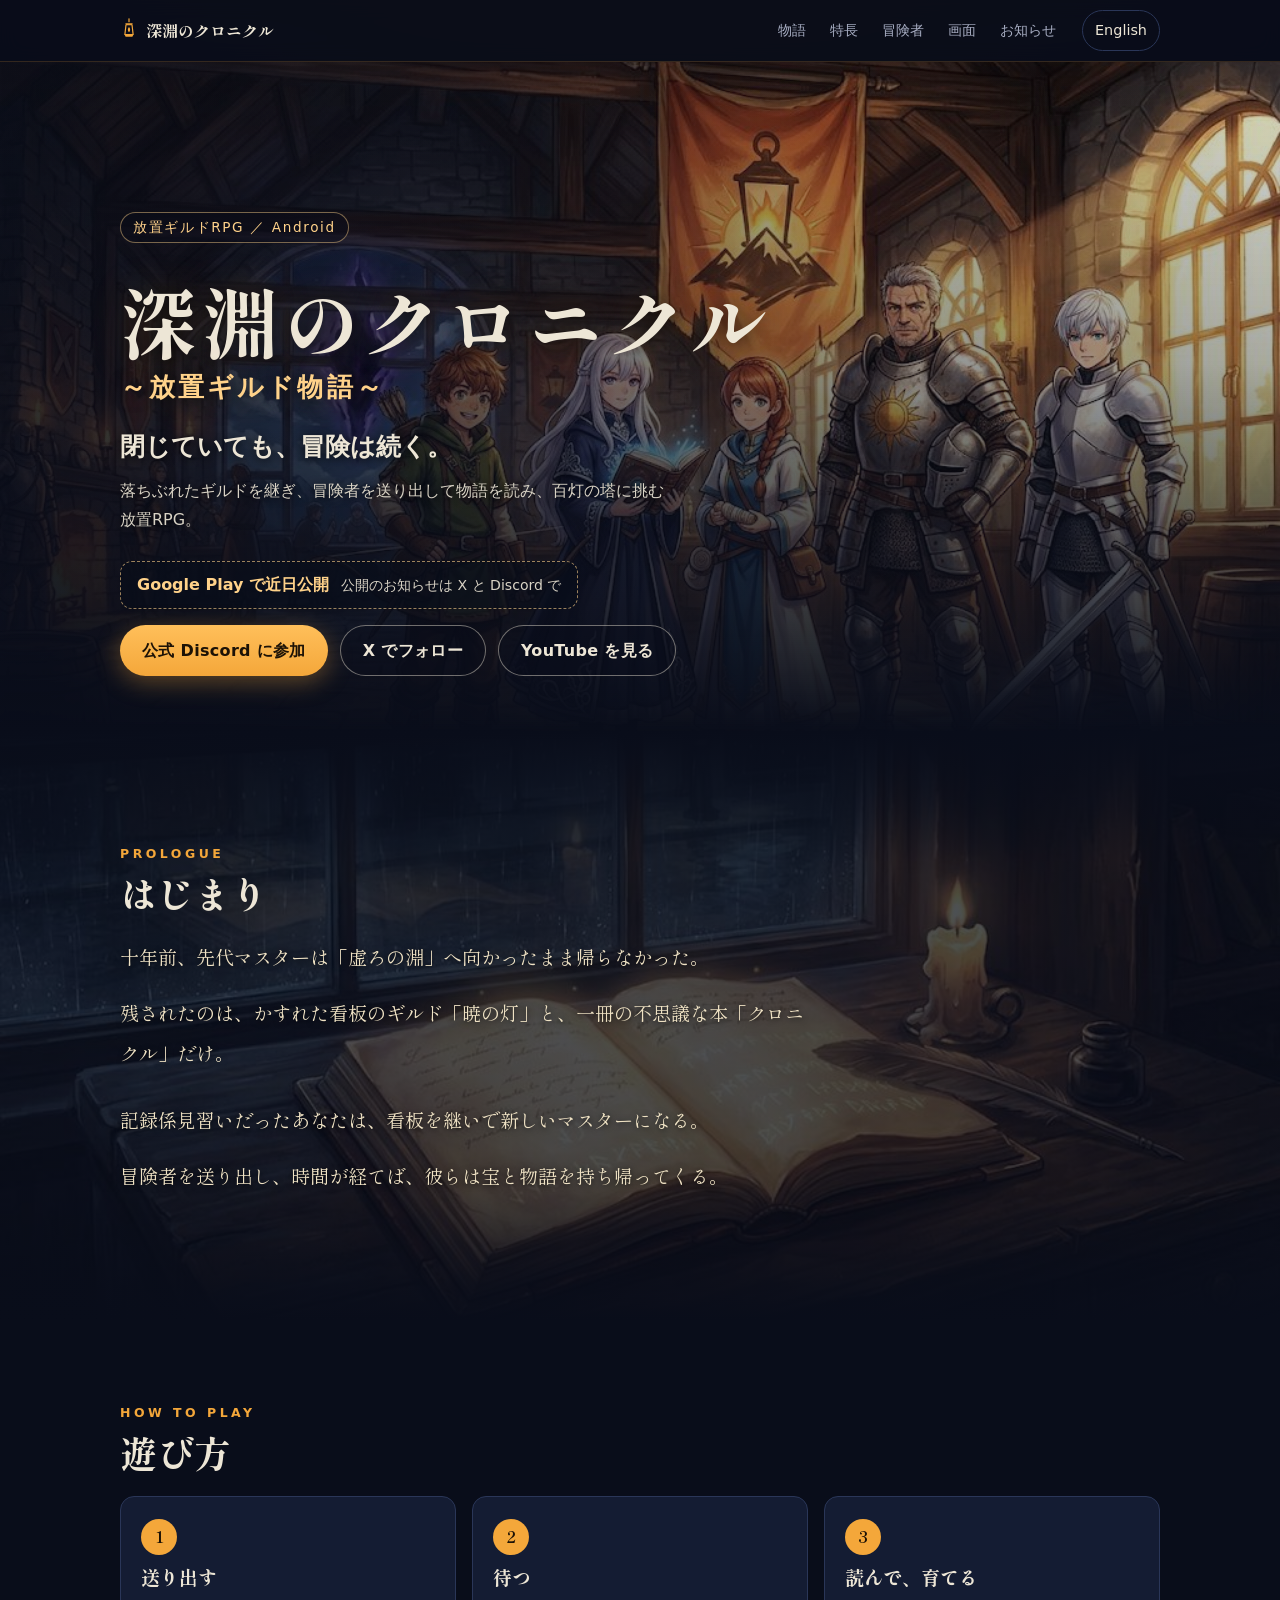
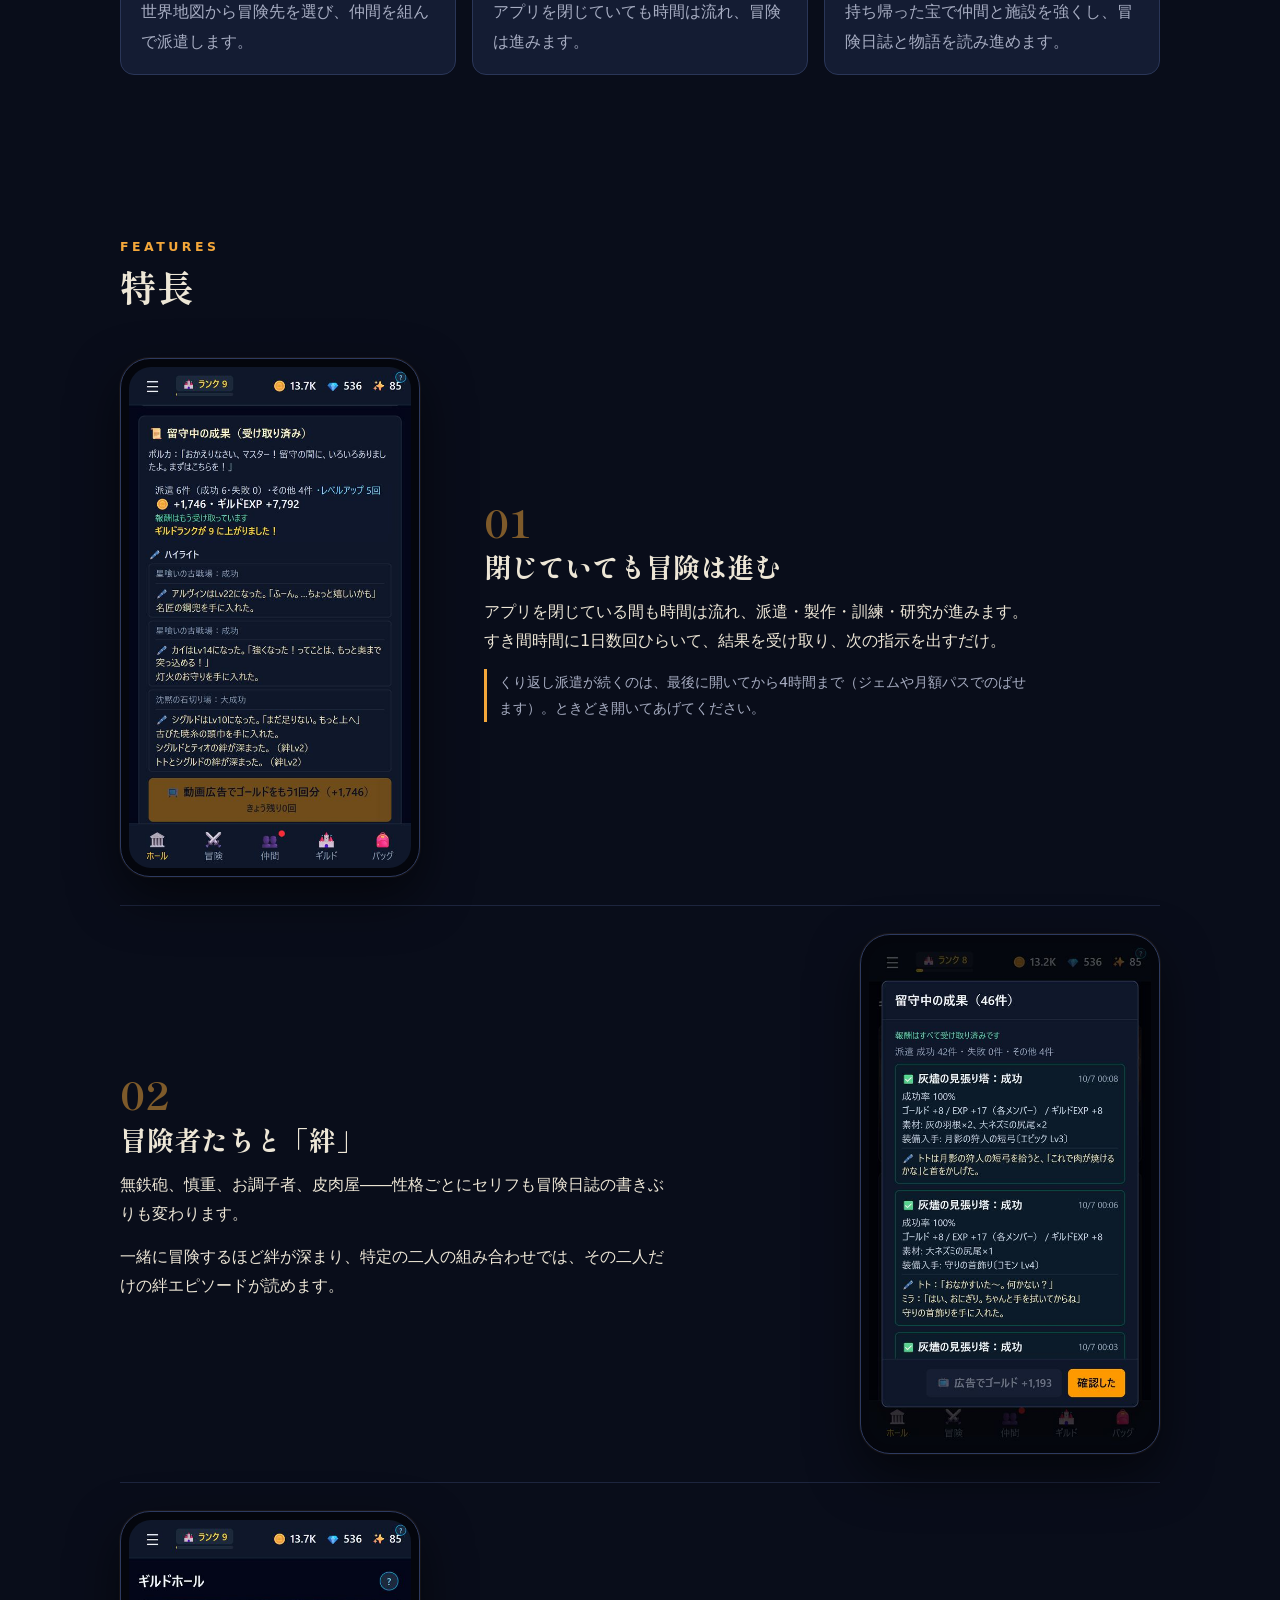
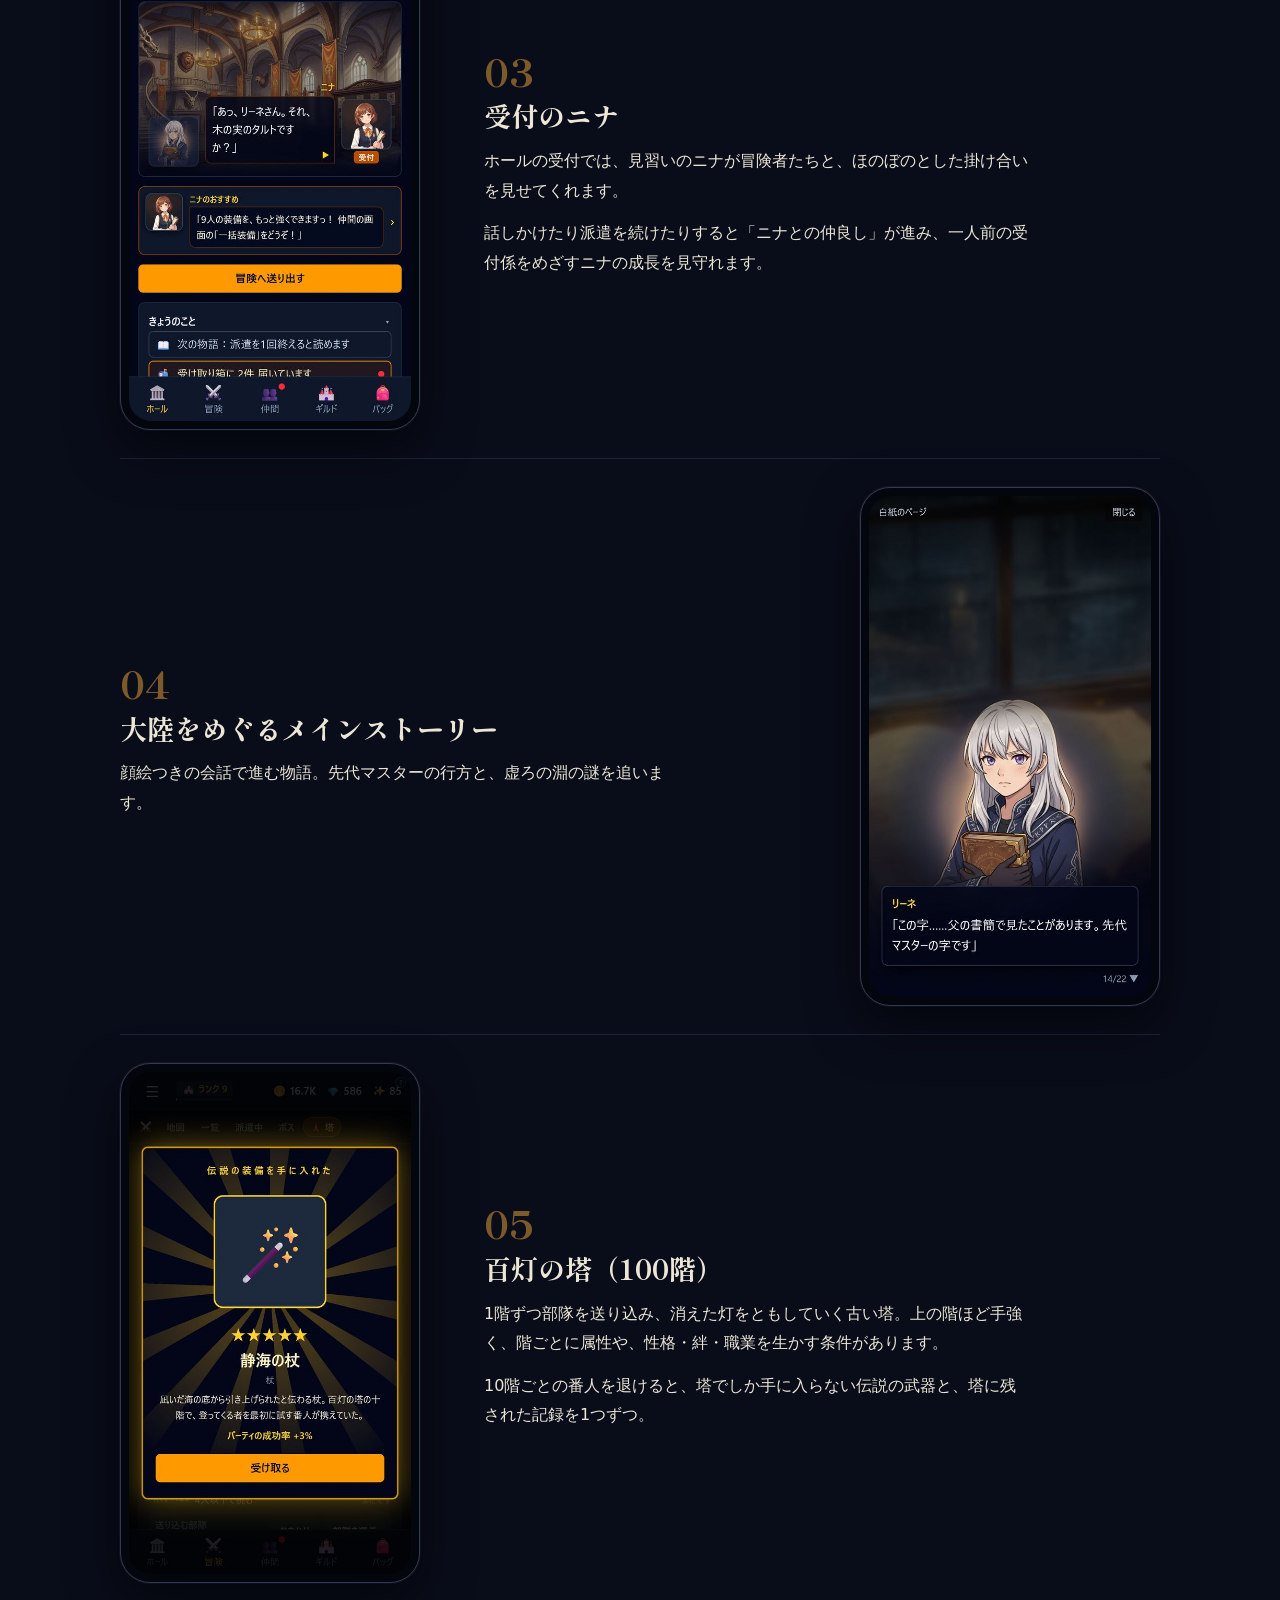
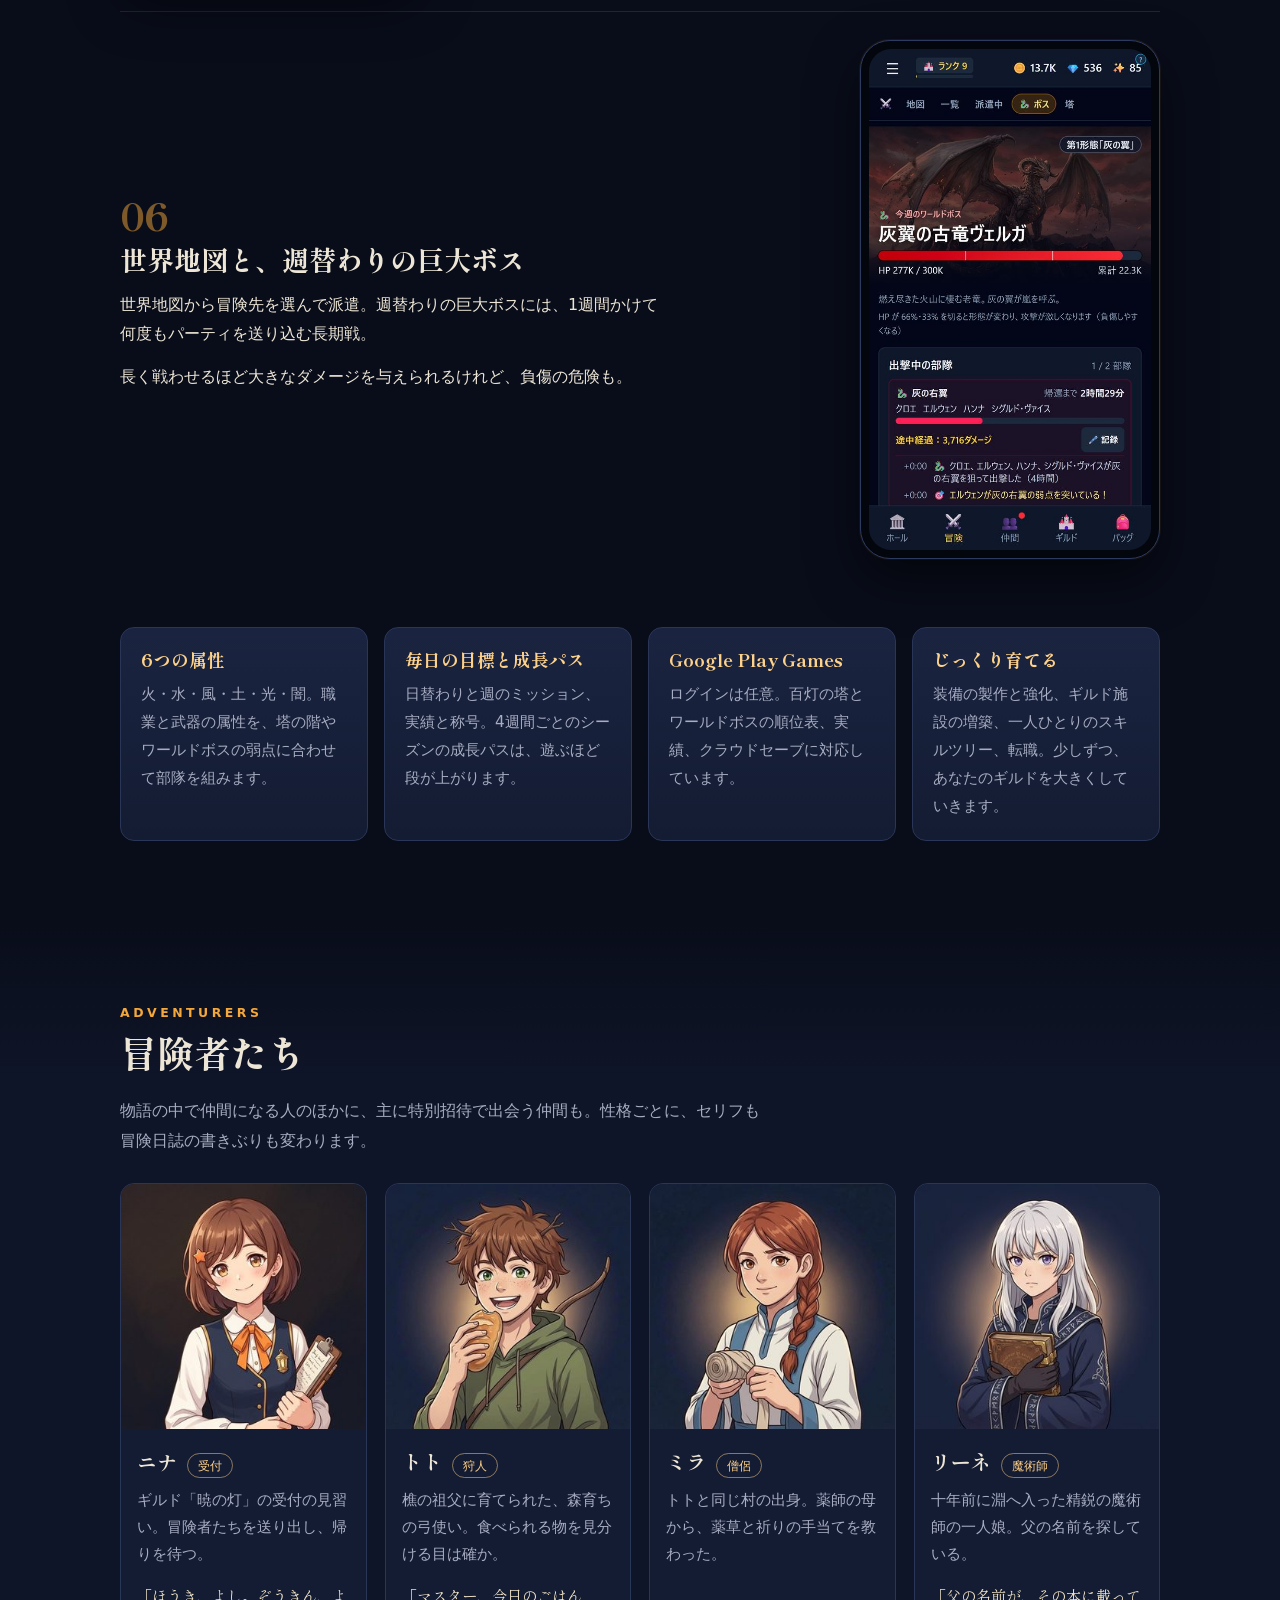
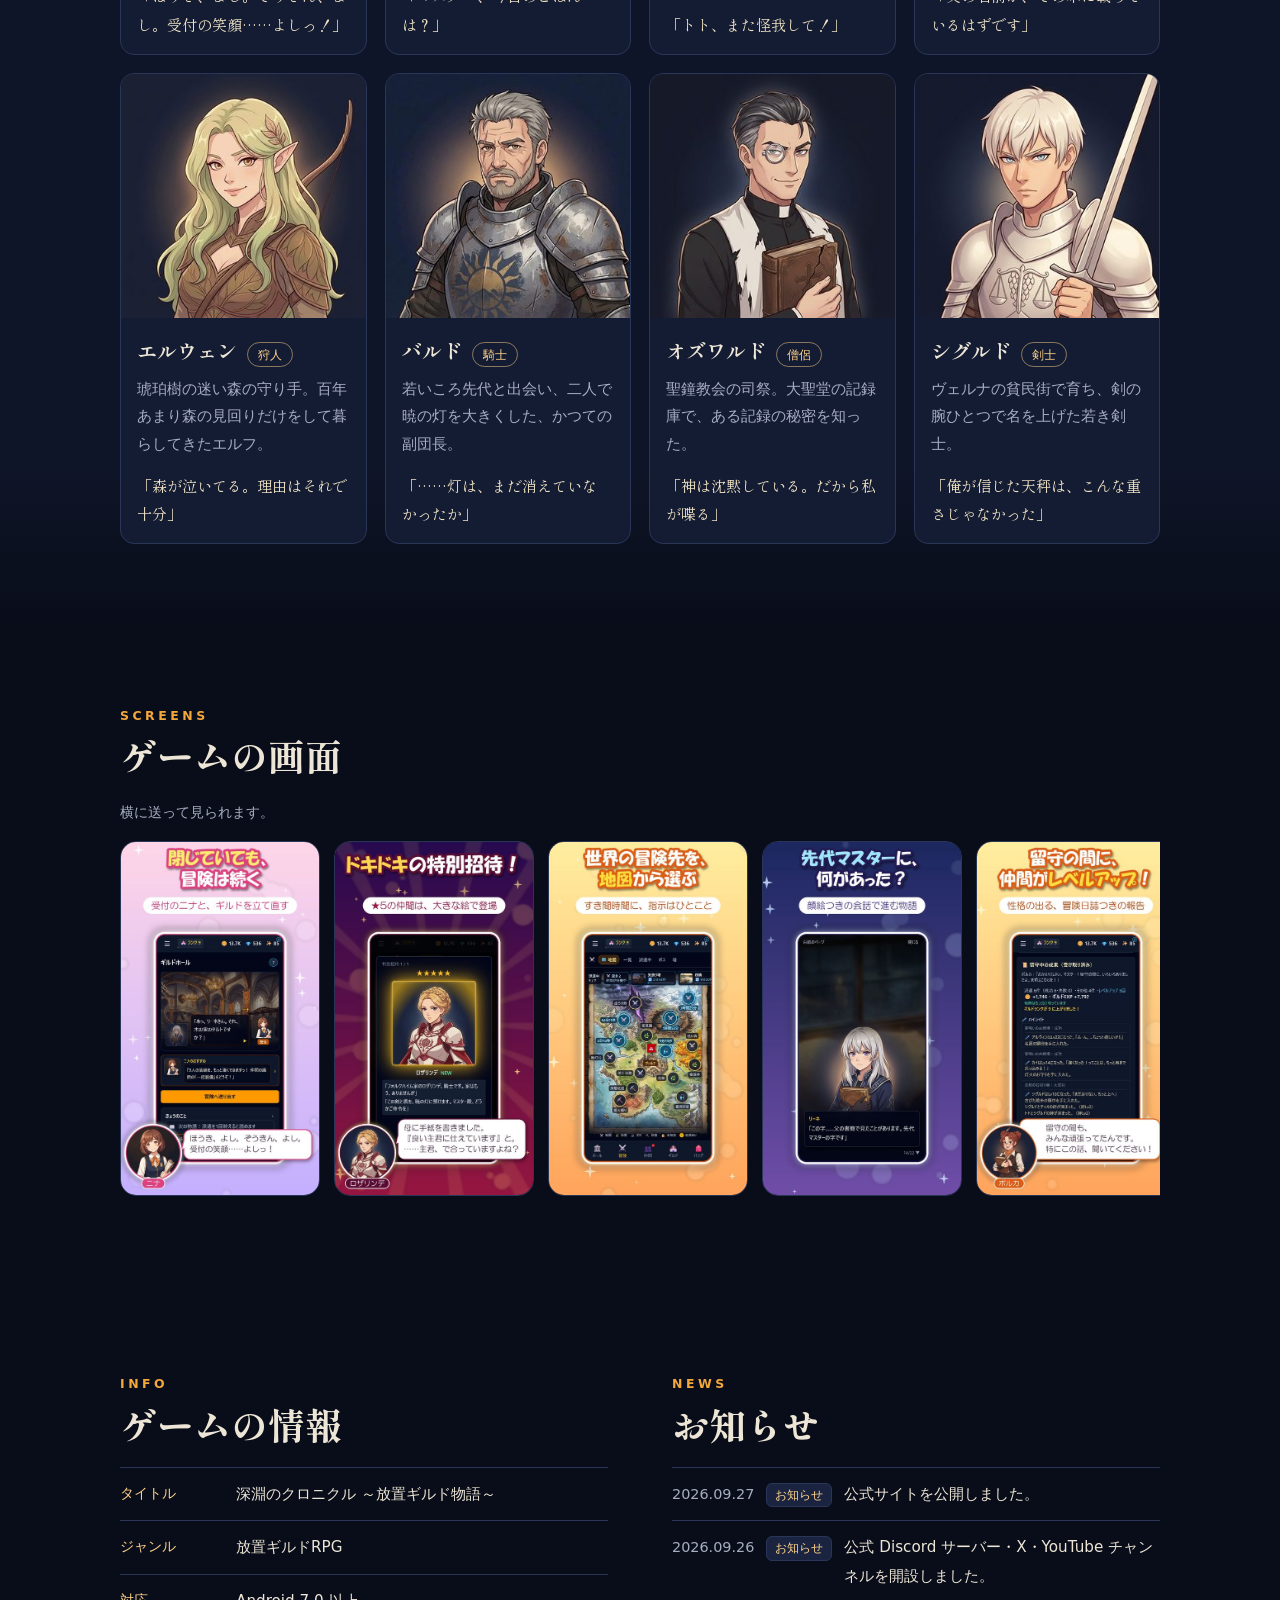
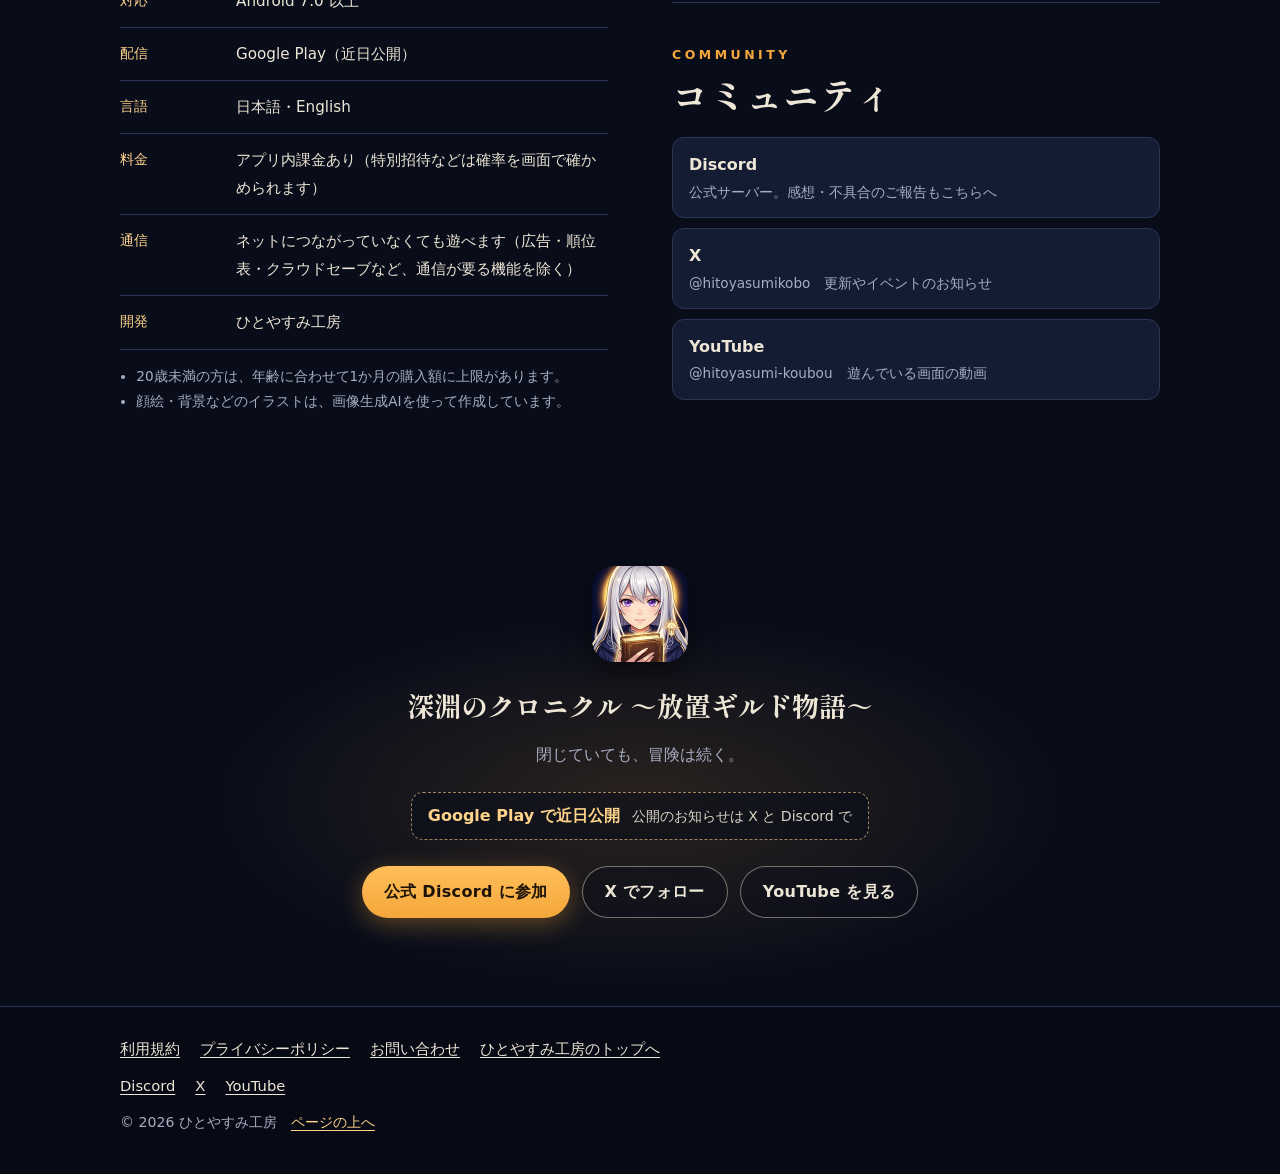
==== abyss-chronicle/index.html @ 1786a12e "工房のサイトを作り直す（深淵のクロニクルの頁・英語の頁・近日公開の形・検索サイト向けのサイトマップ）" ====
<!doctype html>
<html lang="ja">
<head>
<meta charset="utf-8">
<meta name="viewport" content="width=device-width, initial-scale=1, viewport-fit=cover">
<title>深淵のクロニクル ～放置ギルド物語～｜ひとやすみ工房</title>
<meta name="description" content="落ちぶれたギルドを継ぎ、冒険者を送り出して物語を読み、百灯の塔に挑む放置RPG（Android）。閉じていても、冒険は続く。">
<link rel="canonical" href="https://hitoyasumi-koubou.github.io/abyss-chronicle/">
<link rel="alternate" hreflang="ja" href="https://hitoyasumi-koubou.github.io/abyss-chronicle/">
<link rel="alternate" hreflang="en" href="https://hitoyasumi-koubou.github.io/abyss-chronicle/en/">
<link rel="alternate" hreflang="x-default" href="https://hitoyasumi-koubou.github.io/abyss-chronicle/">
<meta property="og:type" content="website">
<meta property="og:site_name" content="ひとやすみ工房">
<meta property="og:title" content="深淵のクロニクル ～放置ギルド物語～｜ひとやすみ工房">
<meta property="og:description" content="落ちぶれたギルドを継ぎ、冒険者を送り出して物語を読み、百灯の塔に挑む放置RPG（Android）。閉じていても、冒険は続く。">
<meta property="og:url" content="https://hitoyasumi-koubou.github.io/abyss-chronicle/">
<meta property="og:image" content="https://hitoyasumi-koubou.github.io/assets/img/ogp.jpg">
<meta property="og:locale" content="ja_JP">
<meta name="twitter:card" content="summary_large_image">
<meta name="twitter:site" content="@hitoyasumikobo">
<link rel="icon" type="image/png" sizes="48x48" href="../assets/img/favicon-48.png">
<link rel="icon" type="image/png" sizes="192x192" href="../assets/img/icon-192.png">
<link rel="apple-touch-icon" href="../assets/img/apple-touch-icon.png">
<link rel="preconnect" href="https://fonts.googleapis.com"><link rel="preconnect" href="https://fonts.gstatic.com" crossorigin><link rel="stylesheet" href="https://fonts.googleapis.com/css2?family=Shippori+Mincho+B1:wght@600;800&family=Zen+Kaku+Gothic+New:wght@400;700&display=swap">
<link rel="stylesheet" href="../assets/css/game.css">
</head>
<body class="game">
<a class="skip" href="#main">本文へ移動</a>
<header class="g-header">
  <div class="g-header-in">
    <a class="g-brand" href="#top"><svg class="lamp" viewBox="0 0 24 32" aria-hidden="true"><path d="M12 1v4" stroke="currentColor" stroke-width="1.6" stroke-linecap="round"/><path d="M7 7h10l-1 2H8z" fill="currentColor"/><path d="M8 9h8l1.5 13h-11z" fill="none" stroke="currentColor" stroke-width="1.6" stroke-linejoin="round"/><path d="M12 12c2 2.5 2.2 4.5 0 7-2.2-2.5-2-4.5 0-7z" fill="currentColor"/><path d="M6 22h12l-1.5 3h-9z" fill="currentColor"/></svg><span>深淵のクロニクル</span></a>
    <nav class="g-nav" aria-label="特長"><a href="#story">物語</a><a href="#features">特長</a><a href="#adventurers">冒険者</a><a href="#screens">画面</a><a href="#news">お知らせ</a></nav><a class="lang" href="en/" hreflang="en" lang="en">English</a>
  </div>
</header>
<main id="main">
  <section class="hero" id="top">
    <img class="hero-bg" src="../assets/img/kv.jpg" alt="" width="1024" height="572">
    <div class="hero-in">
      <p class="eyebrow">放置ギルドRPG ／ Android</p>
      <h1><span class="h1-main">深淵のクロニクル</span><span class="h1-sub">～放置ギルド物語～</span></h1>
      <p class="catch">閉じていても、冒険は続く。</p>
      <p class="lead">落ちぶれたギルドを継ぎ、冒険者を送り出して物語を読み、百灯の塔に挑む放置RPG。</p>
      <p class="soon-badge">Google Play で近日公開<span>公開のお知らせは X と Discord で</span></p><p class="actions"><a class="btn btn-lamp" href="https://discord.gg/Fvb69Ty5zP">公式 Discord に参加</a><a class="btn btn-ghost" href="https://x.com/hitoyasumikobo">X でフォロー</a><a class="btn btn-ghost" href="https://www.youtube.com/@hitoyasumi-koubou">YouTube を見る</a></p>
    </div>
  </section>

  <section class="story" id="story" aria-labelledby="story-title">
    <img class="story-bg" src="../assets/img/art/chronicle.jpg" alt="" width="960" height="536" loading="lazy">
    <div class="wrap story-in">
      <p class="label">PROLOGUE</p>
      <h2 id="story-title">はじまり</h2>
      <div class="story-text"><p>十年前、先代マスターは「虚ろの淵」へ向かったまま帰らなかった。</p><p>残されたのは、かすれた看板のギルド「暁の灯」と、一冊の不思議な本「クロニクル」だけ。</p><p>記録係見習いだったあなたは、看板を継いで新しいマスターになる。</p><p>冒険者を送り出し、時間が経てば、彼らは宝と物語を持ち帰ってくる。</p></div>
    </div>
  </section>

  <section class="wrap sec" aria-labelledby="how-title">
    <p class="label">HOW TO PLAY</p>
    <h2 id="how-title">遊び方</h2>
    <ol class="how"><li><span class="step-n">1</span><h3>送り出す</h3><p>世界地図から冒険先を選び、仲間を組んで派遣します。</p></li><li><span class="step-n">2</span><h3>待つ</h3><p>アプリを閉じていても時間は流れ、冒険は進みます。</p></li><li><span class="step-n">3</span><h3>読んで、育てる</h3><p>持ち帰った宝で仲間と施設を強くし、冒険日誌と物語を読み進めます。</p></li></ol>
  </section>

  <section class="wrap sec" id="features" aria-labelledby="feat-title">
    <p class="label">FEATURES</p>
    <h2 id="feat-title">特長</h2>
    <article class="feat">
      <figure class="phone"><img src="../assets/img/shots/ja/03_away.jpg" alt="" width="540" height="960" loading="lazy"></figure>
      <div class="feat-text"><p class="feat-n">01</p><h3>閉じていても冒険は進む</h3><p>アプリを閉じている間も時間は流れ、派遣・製作・訓練・研究が進みます。すき間時間に1日数回ひらいて、結果を受け取り、次の指示を出すだけ。</p><p class="note">くり返し派遣が続くのは、最後に開いてから4時間まで（ジェムや月額パスでのばせます）。ときどき開いてあげてください。</p></div>
    </article><article class="feat flip">
      <figure class="phone"><img src="../assets/img/shots/ja/07_journal.jpg" alt="" width="540" height="960" loading="lazy"></figure>
      <div class="feat-text"><p class="feat-n">02</p><h3>冒険者たちと「絆」</h3><p>無鉄砲、慎重、お調子者、皮肉屋――性格ごとにセリフも冒険日誌の書きぶりも変わります。</p><p>一緒に冒険するほど絆が深まり、特定の二人の組み合わせでは、その二人だけの絆エピソードが読めます。</p></div>
    </article><article class="feat">
      <figure class="phone"><img src="../assets/img/shots/ja/01_hall.jpg" alt="" width="540" height="960" loading="lazy"></figure>
      <div class="feat-text"><p class="feat-n">03</p><h3>受付のニナ</h3><p>ホールの受付では、見習いのニナが冒険者たちと、ほのぼのとした掛け合いを見せてくれます。</p><p>話しかけたり派遣を続けたりすると「ニナとの仲良し」が進み、一人前の受付係をめざすニナの成長を見守れます。</p></div>
    </article><article class="feat flip">
      <figure class="phone"><img src="../assets/img/shots/ja/05_story.jpg" alt="" width="540" height="960" loading="lazy"></figure>
      <div class="feat-text"><p class="feat-n">04</p><h3>大陸をめぐるメインストーリー</h3><p>顔絵つきの会話で進む物語。先代マスターの行方と、虚ろの淵の謎を追います。</p></div>
    </article><article class="feat">
      <figure class="phone"><img src="../assets/img/shots/ja/09_tower.jpg" alt="" width="540" height="960" loading="lazy"></figure>
      <div class="feat-text"><p class="feat-n">05</p><h3>百灯の塔（100階）</h3><p>1階ずつ部隊を送り込み、消えた灯をともしていく古い塔。上の階ほど手強く、階ごとに属性や、性格・絆・職業を生かす条件があります。</p><p>10階ごとの番人を退けると、塔でしか手に入らない伝説の武器と、塔に残された記録を1つずつ。</p></div>
    </article><article class="feat flip">
      <figure class="phone"><img src="../assets/img/shots/ja/04_boss.jpg" alt="" width="540" height="960" loading="lazy"></figure>
      <div class="feat-text"><p class="feat-n">06</p><h3>世界地図と、週替わりの巨大ボス</h3><p>世界地図から冒険先を選んで派遣。週替わりの巨大ボスには、1週間かけて何度もパーティを送り込む長期戦。</p><p>長く戦わせるほど大きなダメージを与えられるけれど、負傷の危険も。</p></div>
    </article>
    <ul class="more"><li><h3>6つの属性</h3><p>火・水・風・土・光・闇。職業と武器の属性を、塔の階やワールドボスの弱点に合わせて部隊を組みます。</p></li><li><h3>毎日の目標と成長パス</h3><p>日替わりと週のミッション、実績と称号。4週間ごとのシーズンの成長パスは、遊ぶほど段が上がります。</p></li><li><h3>Google Play Games</h3><p>ログインは任意。百灯の塔とワールドボスの順位表、実績、クラウドセーブに対応しています。</p></li><li><h3>じっくり育てる</h3><p>装備の製作と強化、ギルド施設の増築、一人ひとりのスキルツリー、転職。少しずつ、あなたのギルドを大きくしていきます。</p></li></ul>
  </section>

  <section class="sec adv" id="adventurers" aria-labelledby="adv-title">
    <div class="wrap">
      <p class="label">ADVENTURERS</p>
      <h2 id="adv-title">冒険者たち</h2>
      <p class="sec-lead">物語の中で仲間になる人のほかに、主に特別招待で出会う仲間も。性格ごとに、セリフも冒険日誌の書きぶりも変わります。</p>
      <ul class="chars"><li class="char">
        <img src="../assets/img/chars/nina.jpg" alt="ニナ" width="320" height="320" loading="lazy">
        <div class="char-body"><p class="char-head"><b>ニナ</b><span class="job">受付</span></p><p>ギルド「暁の灯」の受付の見習い。冒険者たちを送り出し、帰りを待つ。</p><p class="quote">「ほうき、よし。ぞうきん、よし。受付の笑顔……よしっ！」</p></div>
      </li><li class="char">
        <img src="../assets/img/chars/toto.jpg" alt="トト" width="320" height="320" loading="lazy">
        <div class="char-body"><p class="char-head"><b>トト</b><span class="job">狩人</span></p><p>樵の祖父に育てられた、森育ちの弓使い。食べられる物を見分ける目は確か。</p><p class="quote">「マスター、今日のごはんは？」</p></div>
      </li><li class="char">
        <img src="../assets/img/chars/mira.jpg" alt="ミラ" width="320" height="320" loading="lazy">
        <div class="char-body"><p class="char-head"><b>ミラ</b><span class="job">僧侶</span></p><p>トトと同じ村の出身。薬師の母から、薬草と祈りの手当てを教わった。</p><p class="quote">「トト、また怪我して！」</p></div>
      </li><li class="char">
        <img src="../assets/img/chars/rine.jpg" alt="リーネ" width="320" height="320" loading="lazy">
        <div class="char-body"><p class="char-head"><b>リーネ</b><span class="job">魔術師</span></p><p>十年前に淵へ入った精鋭の魔術師の一人娘。父の名前を探している。</p><p class="quote">「父の名前が、その本に載っているはずです」</p></div>
      </li><li class="char">
        <img src="../assets/img/chars/elwen.jpg" alt="エルウェン" width="320" height="320" loading="lazy">
        <div class="char-body"><p class="char-head"><b>エルウェン</b><span class="job">狩人</span></p><p>琥珀樹の迷い森の守り手。百年あまり森の見回りだけをして暮らしてきたエルフ。</p><p class="quote">「森が泣いてる。理由はそれで十分」</p></div>
      </li><li class="char">
        <img src="../assets/img/chars/bard.jpg" alt="バルド" width="320" height="320" loading="lazy">
        <div class="char-body"><p class="char-head"><b>バルド</b><span class="job">騎士</span></p><p>若いころ先代と出会い、二人で暁の灯を大きくした、かつての副団長。</p><p class="quote">「……灯は、まだ消えていなかったか」</p></div>
      </li><li class="char">
        <img src="../assets/img/chars/oswald.jpg" alt="オズワルド" width="320" height="320" loading="lazy">
        <div class="char-body"><p class="char-head"><b>オズワルド</b><span class="job">僧侶</span></p><p>聖鐘教会の司祭。大聖堂の記録庫で、ある記録の秘密を知った。</p><p class="quote">「神は沈黙している。だから私が喋る」</p></div>
      </li><li class="char">
        <img src="../assets/img/chars/sigurd.jpg" alt="シグルド" width="320" height="320" loading="lazy">
        <div class="char-body"><p class="char-head"><b>シグルド</b><span class="job">剣士</span></p><p>ヴェルナの貧民街で育ち、剣の腕ひとつで名を上げた若き剣士。</p><p class="quote">「俺が信じた天秤は、こんな重さじゃなかった」</p></div>
      </li></ul>
    </div>
  </section>

  <section class="wrap sec" id="screens" aria-labelledby="screens-title">
    <p class="label">SCREENS</p>
    <h2 id="screens-title">ゲームの画面</h2>
    <p class="muted small">横に送って見られます。</p>
    <ul class="gallery" tabindex="0" aria-label="ゲームの画面"><li><img src="../assets/img/store/ja/01_hall.jpg" alt="" width="480" height="853" loading="lazy"></li><li><img src="../assets/img/store/ja/02_gacha.jpg" alt="" width="480" height="853" loading="lazy"></li><li><img src="../assets/img/store/ja/08_map.jpg" alt="" width="480" height="853" loading="lazy"></li><li><img src="../assets/img/store/ja/05_story.jpg" alt="" width="480" height="853" loading="lazy"></li><li><img src="../assets/img/store/ja/03_away.jpg" alt="" width="480" height="853" loading="lazy"></li><li><img src="../assets/img/store/ja/04_boss.jpg" alt="" width="480" height="853" loading="lazy"></li><li><img src="../assets/img/store/ja/06_member.jpg" alt="" width="480" height="853" loading="lazy"></li><li><img src="../assets/img/store/ja/09_tower.jpg" alt="" width="480" height="853" loading="lazy"></li></ul>
  </section>

  <section class="wrap sec two-col" aria-labelledby="info-title">
    <div>
      <p class="label">INFO</p>
      <h2 id="info-title">ゲームの情報</h2>
      <dl class="info"><div><dt>タイトル</dt><dd>深淵のクロニクル ～放置ギルド物語～</dd></div><div><dt>ジャンル</dt><dd>放置ギルドRPG</dd></div><div><dt>対応</dt><dd>Android 7.0 以上</dd></div><div><dt>配信</dt><dd>Google Play（近日公開）</dd></div><div><dt>言語</dt><dd>日本語・English</dd></div><div><dt>料金</dt><dd>アプリ内課金あり（特別招待などは確率を画面で確かめられます）</dd></div><div><dt>通信</dt><dd>ネットにつながっていなくても遊べます（広告・順位表・クラウドセーブなど、通信が要る機能を除く）</dd></div><div><dt>開発</dt><dd>ひとやすみ工房</dd></div></dl>
      <ul class="notes"><li>20歳未満の方は、年齢に合わせて1か月の購入額に上限があります。</li><li>顔絵・背景などのイラストは、画像生成AIを使って作成しています。</li></ul>
    </div>
    <div id="news">
      <p class="label">NEWS</p>
      <h2>お知らせ</h2>
      <ul class="news"><li><time datetime="2026-09-27">2026.09.27</time><span class="tag">お知らせ</span><span class="news-text">公式サイトを公開しました。</span></li><li><time datetime="2026-09-26">2026.09.26</time><span class="tag">お知らせ</span><span class="news-text">公式 Discord サーバー・X・YouTube チャンネルを開設しました。</span></li></ul>
      <p class="label comm-label">COMMUNITY</p>
      <h2>コミュニティ</h2>
      <ul class="comms"><li><a class="comm" href="https://discord.gg/Fvb69Ty5zP"><b>Discord</b><span>公式サーバー。感想・不具合のご報告もこちらへ</span></a></li><li><a class="comm" href="https://x.com/hitoyasumikobo"><b>X</b><span>@hitoyasumikobo　更新やイベントのお知らせ</span></a></li><li><a class="comm" href="https://www.youtube.com/@hitoyasumi-koubou"><b>YouTube</b><span>@hitoyasumi-koubou　遊んでいる画面の動画</span></a></li></ul>
    </div>
  </section>

  <section class="final">
    <div class="wrap final-in">
      <img src="../assets/img/icon-192.png" alt="" width="96" height="96" loading="lazy">
      <p class="final-title">深淵のクロニクル ～放置ギルド物語～</p>
      <p class="catch">閉じていても、冒険は続く。</p>
      <p class="soon-badge">Google Play で近日公開<span>公開のお知らせは X と Discord で</span></p><p class="actions"><a class="btn btn-lamp" href="https://discord.gg/Fvb69Ty5zP">公式 Discord に参加</a><a class="btn btn-ghost" href="https://x.com/hitoyasumikobo">X でフォロー</a><a class="btn btn-ghost" href="https://www.youtube.com/@hitoyasumi-koubou">YouTube を見る</a></p>
    </div>
  </section>
</main>
<footer class="g-footer">
  <div class="wrap g-footer-in">
    <p class="foot-links"><a href="https://sites.google.com/view/hitoyasumi-koubou/abyss-chronicle-terms">利用規約</a><a href="https://sites.google.com/view/hitoyasumi-koubou/abyss-chronicle-privacy">プライバシーポリシー</a><a href="mailto:akatsuki.guild.games@gmail.com">お問い合わせ</a><a href="../">ひとやすみ工房のトップへ</a></p>
    <p class="foot-links"><a href="https://discord.gg/Fvb69Ty5zP">Discord</a><a href="https://x.com/hitoyasumikobo">X</a><a href="https://www.youtube.com/@hitoyasumi-koubou">YouTube</a></p>
    <p class="muted small">© 2026 ひとやすみ工房　<a href="#top">ページの上へ</a></p>
  </div>
</footer>
</body>
</html>
---- assets/css/game.css ----
/* 深淵のクロニクルの頁。ゲームの画面と同じ「夜のギルドホールとランプの灯」の1つの見た目にそろえる（明るい見た目は作らない） */
:root {
  color-scheme: dark;
  --ink: #090d1a;
  --ink-2: #0f1528;
  --panel: #141c33;
  --panel-2: #1a2440;
  --line: #2a3658;
  --text: #ede6d6;
  --muted: #a7adc2;
  --lamp: #f4a73a;
  --lamp-soft: #ffd28a;
  --lamp-ink: #1c1206;
  --abyss: #8f73ff;
  --parch: #efe2c4;
  --parch-ink: #2b2113;
  --serif: 'Shippori Mincho B1', 'Hiragino Mincho ProN', 'Yu Mincho', serif;
  --sans: 'Zen Kaku Gothic New', system-ui, -apple-system, 'Hiragino Sans', 'Yu Gothic UI', sans-serif;
  --r: 14px;
}
* { box-sizing: border-box; }
html { scroll-behavior: smooth; scroll-padding-top: 64px; }
body {
  margin: 0;
  background: var(--ink) radial-gradient(1200px 600px at 50% -200px, #2a1d0c 0%, transparent 70%) no-repeat;
  color: var(--text);
  font-family: var(--sans);
  font-size: 16px;
  line-height: 1.85;
  -webkit-text-size-adjust: 100%;
}
:lang(ja) body, body:lang(ja) { line-break: strict; }
img { max-width: 100%; height: auto; display: block; }
a { color: var(--lamp-soft); text-underline-offset: 3px; }
a:hover { color: #fff; }
h1, h2, h3 { font-family: var(--serif); font-weight: 800; line-height: 1.35; text-wrap: balance; margin: 0; }
p { margin: 0 0 .8em; }
.wrap { max-width: 1080px; margin-inline: auto; padding-inline: 20px; }
.muted { color: var(--muted); }
.small { font-size: .88rem; }
.skip { position: absolute; left: -9999px; }
.skip:focus { left: 12px; top: 12px; z-index: 50; background: var(--lamp); color: var(--lamp-ink); padding: 6px 12px; border-radius: 8px; }

/* 上の帯 */
.g-header {
  position: sticky; top: 0; z-index: 20;
  background: rgba(9, 13, 26, .82);
  backdrop-filter: blur(10px);
  border-bottom: 1px solid rgba(244, 167, 58, .18);
  padding-top: env(safe-area-inset-top, 0px);
}
.g-header-in { max-width: 1080px; margin-inline: auto; padding: 10px 20px; display: flex; align-items: center; gap: 16px; }
.g-brand { display: flex; align-items: center; gap: 8px; color: var(--text); text-decoration: none; font-family: var(--serif); font-weight: 800; white-space: nowrap; }
.lamp { width: 18px; height: 24px; color: var(--lamp); flex: none; }
.g-nav { display: flex; gap: 4px; margin-left: auto; overflow-x: auto; scrollbar-width: none; min-width: 0; }
.g-nav::-webkit-scrollbar { display: none; }
.g-nav a { color: var(--muted); text-decoration: none; font-size: .9rem; padding: 6px 10px; border-radius: 999px; white-space: nowrap; }
.g-nav a:hover { color: var(--text); background: var(--panel); }
.g-header .lang { flex: none; border: 1px solid var(--line); color: var(--text); text-decoration: none; font-size: .9rem; padding: 6px 12px; border-radius: 999px; white-space: nowrap; }
.g-header .lang:hover { border-color: var(--lamp); }

/* ボタン */
.actions { display: flex; flex-wrap: wrap; gap: 12px; margin: 0; }
.btn { display: inline-flex; align-items: center; justify-content: center; min-height: 48px; padding: 10px 22px; border-radius: 999px; font-weight: 700; text-decoration: none; letter-spacing: .02em; }
.btn-lamp { background: linear-gradient(180deg, #ffbf5a, var(--lamp)); color: var(--lamp-ink); box-shadow: 0 6px 24px rgba(244, 167, 58, .35); }
.btn-lamp:hover { color: var(--lamp-ink); filter: brightness(1.06); }
.btn-ghost { border: 1px solid rgba(237, 230, 214, .45); color: var(--text); background: rgba(9, 13, 26, .35); }
.btn-ghost:hover { border-color: var(--text); color: #fff; }

/* 最初の大きな絵 */
.hero { position: relative; overflow: hidden; isolation: isolate; }
.hero-bg { position: absolute; inset: 0; width: 100%; height: 100%; object-fit: cover; object-position: 50% 35%; z-index: -2; }
.hero::after {
  content: ''; position: absolute; inset: 0; z-index: -1;
  background:
    linear-gradient(180deg, rgba(9, 13, 26, .15) 0%, rgba(9, 13, 26, .35) 45%, var(--ink) 100%),
    linear-gradient(90deg, rgba(9, 13, 26, .75) 0%, rgba(9, 13, 26, .2) 60%, rgba(9, 13, 26, 0) 100%);
}
.hero-in { max-width: 1080px; margin-inline: auto; padding: clamp(72px, 14vw, 150px) 20px 56px; }
.eyebrow { display: inline-block; font-size: .85rem; letter-spacing: .12em; color: var(--lamp-soft); border: 1px solid rgba(255, 210, 138, .45); padding: 2px 12px; border-radius: 999px; background: rgba(9, 13, 26, .45); }
.hero h1 { margin: 14px 0 10px; text-shadow: 0 2px 18px rgba(0, 0, 0, .7), 0 0 38px rgba(244, 167, 58, .25); }
.h1-main { display: block; font-size: clamp(2rem, 9vw, 4.8rem); letter-spacing: .06em; white-space: nowrap; }
.h1-sub { display: block; font-size: clamp(1.05rem, 3.4vw, 1.6rem); letter-spacing: .12em; color: var(--lamp-soft); font-weight: 600; }
.hero .catch { font-family: var(--serif); font-size: clamp(1.15rem, 3.6vw, 1.55rem); font-weight: 600; margin: 18px 0 6px; text-shadow: 0 2px 10px rgba(0, 0, 0, .8); }
.hero .lead { max-width: 34em; color: #d9d3c5; text-shadow: 0 1px 8px rgba(0, 0, 0, .9); margin-bottom: 26px; }

/* 見出し */
.label { font-size: .78rem; letter-spacing: .28em; color: var(--lamp); margin: 0 0 4px; font-weight: 700; }
.sec { padding-block: clamp(48px, 7vw, 80px); }
.sec h2, .story h2 { font-size: clamp(1.6rem, 4.6vw, 2.3rem); margin-bottom: 18px; }
.sec-lead { max-width: 40em; color: var(--muted); }

/* はじまり（本と蝋燭の絵に、羊皮紙の色の文） */
.story { position: relative; overflow: hidden; isolation: isolate; padding-block: clamp(64px, 10vw, 110px); }
.story-bg { position: absolute; inset: 0; width: 100%; height: 100%; object-fit: cover; z-index: -2; filter: saturate(.9); }
.story::after { content: ''; position: absolute; inset: 0; z-index: -1; background: linear-gradient(180deg, var(--ink) 0%, rgba(9, 13, 26, .72) 22%, rgba(9, 13, 26, .72) 78%, var(--ink) 100%); }
.story-text { max-width: 36em; font-family: var(--serif); font-size: clamp(1.02rem, 2.6vw, 1.2rem); line-height: 2.1; color: var(--parch); text-shadow: 0 1px 6px rgba(0, 0, 0, .8); }
.story-text p:nth-child(3) { margin-top: 1.4em; }

/* 遊び方 */
.how { list-style: none; margin: 0; padding: 0; display: grid; grid-template-columns: repeat(auto-fit, minmax(220px, 1fr)); gap: 16px; }
.how li { background: var(--panel); border: 1px solid var(--line); border-radius: var(--r); padding: 22px 20px 18px; }
.how h3 { font-size: 1.2rem; margin: 10px 0 6px; }
.how p { color: var(--muted); margin: 0; }
.step-n { display: inline-grid; place-items: center; width: 36px; height: 36px; border-radius: 50%; background: var(--lamp); color: var(--lamp-ink); font-weight: 700; font-family: var(--serif); }

/* 特長 */
.feat { display: grid; grid-template-columns: minmax(0, 300px) minmax(0, 1fr); gap: clamp(24px, 5vw, 64px); align-items: center; padding-block: 28px; }
.feat + .feat { border-top: 1px solid rgba(42, 54, 88, .6); }
.feat.flip { grid-template-columns: minmax(0, 1fr) minmax(0, 300px); }
.feat.flip .phone { order: 2; }
.phone { margin: 0; justify-self: center; width: 100%; max-width: 300px; padding: 8px; border-radius: 30px; background: #04060d; border: 1px solid #2d3a60; box-shadow: 0 20px 50px rgba(0, 0, 0, .55), 0 0 0 1px rgba(244, 167, 58, .08); }
.phone img { border-radius: 22px; aspect-ratio: 9 / 16; object-fit: cover; width: 100%; }
.feat-n { font-family: var(--serif); font-size: 2.4rem; line-height: 1; color: rgba(244, 167, 58, .5); margin: 0 0 8px; font-weight: 800; }
.feat h3 { font-size: clamp(1.3rem, 3.6vw, 1.7rem); margin-bottom: 12px; }
.feat-text { max-width: 34em; }
.note { font-size: .9rem; color: var(--muted); border-left: 3px solid var(--lamp); padding-left: 12px; }
.more { list-style: none; margin: 40px 0 0; padding: 0; display: grid; grid-template-columns: repeat(auto-fit, minmax(230px, 1fr)); gap: 16px; }
.more li { background: linear-gradient(180deg, var(--panel-2), var(--panel)); border: 1px solid var(--line); border-radius: var(--r); padding: 20px; }
.more h3 { font-size: 1.1rem; margin-bottom: 8px; color: var(--lamp-soft); }
.more p { margin: 0; color: var(--muted); font-size: .95rem; }

/* 冒険者 */
.adv { background: linear-gradient(180deg, var(--ink) 0%, var(--ink-2) 12%, var(--ink-2) 88%, var(--ink) 100%); }
.chars { list-style: none; margin: 28px 0 0; padding: 0; display: grid; grid-template-columns: repeat(auto-fill, minmax(230px, 1fr)); gap: 18px; }
.char { background: var(--panel); border: 1px solid var(--line); border-radius: var(--r); overflow: hidden; display: flex; flex-direction: column; }
.char img { width: 100%; aspect-ratio: 1; object-fit: cover; object-position: 50% 20%; }
.char-body { padding: 14px 16px 16px; display: flex; flex-direction: column; gap: 6px; flex: 1; }
.char-body p { margin: 0; font-size: .92rem; color: var(--muted); }
.char-head { display: flex; align-items: baseline; gap: 10px; flex-wrap: wrap; }
.char-head b { font-family: var(--serif); font-size: 1.25rem; color: var(--text); }
.job { font-size: .78rem; border: 1px solid rgba(255, 210, 138, .5); color: var(--lamp-soft); border-radius: 999px; padding: 0 10px; }
.char .quote { margin-top: auto; padding-top: 8px; font-family: var(--serif); color: var(--parch); font-size: .95rem; }

/* 画面 */
.gallery { list-style: none; margin: 12px 0 0; padding: 4px 4px 16px; display: grid; grid-auto-flow: column; grid-auto-columns: minmax(200px, 240px); gap: 14px; overflow-x: auto; scroll-snap-type: x mandatory; scrollbar-color: var(--line) transparent; }
.gallery li { scroll-snap-align: start; }
.gallery img { border-radius: 16px; border: 1px solid var(--line); aspect-ratio: 9 / 16; object-fit: cover; width: 100%; }
.gallery:focus-visible { outline: 2px solid var(--lamp); outline-offset: 4px; border-radius: 8px; }

/* 情報とお知らせ */
.two-col { display: grid; grid-template-columns: repeat(auto-fit, minmax(300px, 1fr)); gap: clamp(32px, 6vw, 64px); align-items: start; }
.info { margin: 0; display: grid; gap: 0; border-top: 1px solid var(--line); }
.info div { display: grid; grid-template-columns: 6.5em 1fr; gap: 12px; padding: 12px 0; border-bottom: 1px solid var(--line); }
:lang(en) .info div { grid-template-columns: 7.5em 1fr; }
.info dt { color: var(--lamp-soft); font-size: .9rem; }
.info dd { margin: 0; font-size: .95rem; }
.notes { margin: 14px 0 0; padding-left: 1.2em; color: var(--muted); font-size: .85rem; }
.news { list-style: none; margin: 0; padding: 0; border-top: 1px solid var(--line); }
.news li { display: grid; grid-template-columns: auto auto 1fr; gap: 6px 12px; align-items: baseline; padding: 12px 0; border-bottom: 1px solid var(--line); }
.news time { font-variant-numeric: tabular-nums; color: var(--muted); font-size: .9rem; }
.news .tag { font-size: .75rem; background: var(--panel-2); border: 1px solid var(--line); border-radius: 6px; padding: 0 8px; color: var(--lamp-soft); }
.news-text { font-size: .95rem; }
.comm-label { margin-top: 40px; }
.comms { list-style: none; margin: 0; padding: 0; display: grid; gap: 10px; }
.comm { display: flex; flex-direction: column; background: var(--panel); border: 1px solid var(--line); border-radius: 12px; padding: 12px 16px; text-decoration: none; color: var(--text); }
.comm:hover { border-color: var(--lamp); color: var(--text); }
.comm b { font-size: 1rem; }
.comm span { font-size: .85rem; color: var(--muted); }

/* 最後の呼びかけ */
.final { padding-block: 72px 88px; text-align: center; background: radial-gradient(600px 260px at 50% 60%, rgba(244, 167, 58, .14), transparent 70%); }
.final-in { display: flex; flex-direction: column; align-items: center; gap: 10px; }
.final img { border-radius: 22px; box-shadow: 0 10px 30px rgba(0, 0, 0, .5); }
.final-title { font-family: var(--serif); font-weight: 800; font-size: clamp(1.25rem, 4vw, 1.7rem); margin: 8px 0 0; }
.final .catch { color: var(--muted); }
.final .actions { justify-content: center; }

/* 下 */
.g-footer { border-top: 1px solid var(--line); padding-block: 28px calc(28px + env(safe-area-inset-bottom, 0px)); background: #070a14; }
.g-footer-in { display: flex; flex-direction: column; gap: 10px; }
.foot-links { display: flex; flex-wrap: wrap; gap: 8px 20px; margin: 0; font-size: .92rem; }
.foot-links a { color: var(--text); }

@media (max-width: 720px) {
  .g-brand span { display: none; }
  .feat, .feat.flip { grid-template-columns: 1fr; }
  .feat.flip .phone { order: 0; }
  .phone { max-width: 250px; }
  .feat-text { max-width: none; }
  .chars { grid-template-columns: repeat(auto-fill, minmax(150px, 1fr)); gap: 12px; }
  .char-body { padding: 12px; }
  .char-body > p:not(.char-head):not(.quote) { font-size: .85rem; }
  .news li { grid-template-columns: auto 1fr; }
  .news-text { grid-column: 1 / -1; }
  .info div { grid-template-columns: 5.5em 1fr; }
}
@media (prefers-reduced-motion: reduce) { html { scroll-behavior: auto; } }

/* 公開の前の「近日公開」と、X・YouTube・Discord への案内 */
.soon-badge { display: inline-flex; flex-wrap: wrap; align-items: baseline; gap: 4px 12px; margin: 0 0 16px; padding: 8px 16px; border-radius: 12px; border: 1px dashed rgba(255, 210, 138, .6); background: rgba(9, 13, 26, .55); color: var(--lamp-soft); font-weight: 700; }
.soon-badge span { font-weight: 400; font-size: .88rem; color: #d9d3c5; }
.follow-row { margin-top: 12px; }
.follow-row .btn { min-height: 40px; padding: 6px 16px; font-size: .9rem; }
.btn.is-soon { cursor: default; border-style: dashed; }
.final .soon-badge { justify-content: center; }
@media (max-width: 720px) {
  .hero .actions .btn { flex: 1 1 100%; }
  .hero .actions .btn-ghost { flex: 1 1 calc(50% - 6px); padding-inline: 10px; white-space: nowrap; }
  .final .actions .btn-ghost { padding-inline: 14px; white-space: nowrap; }
}
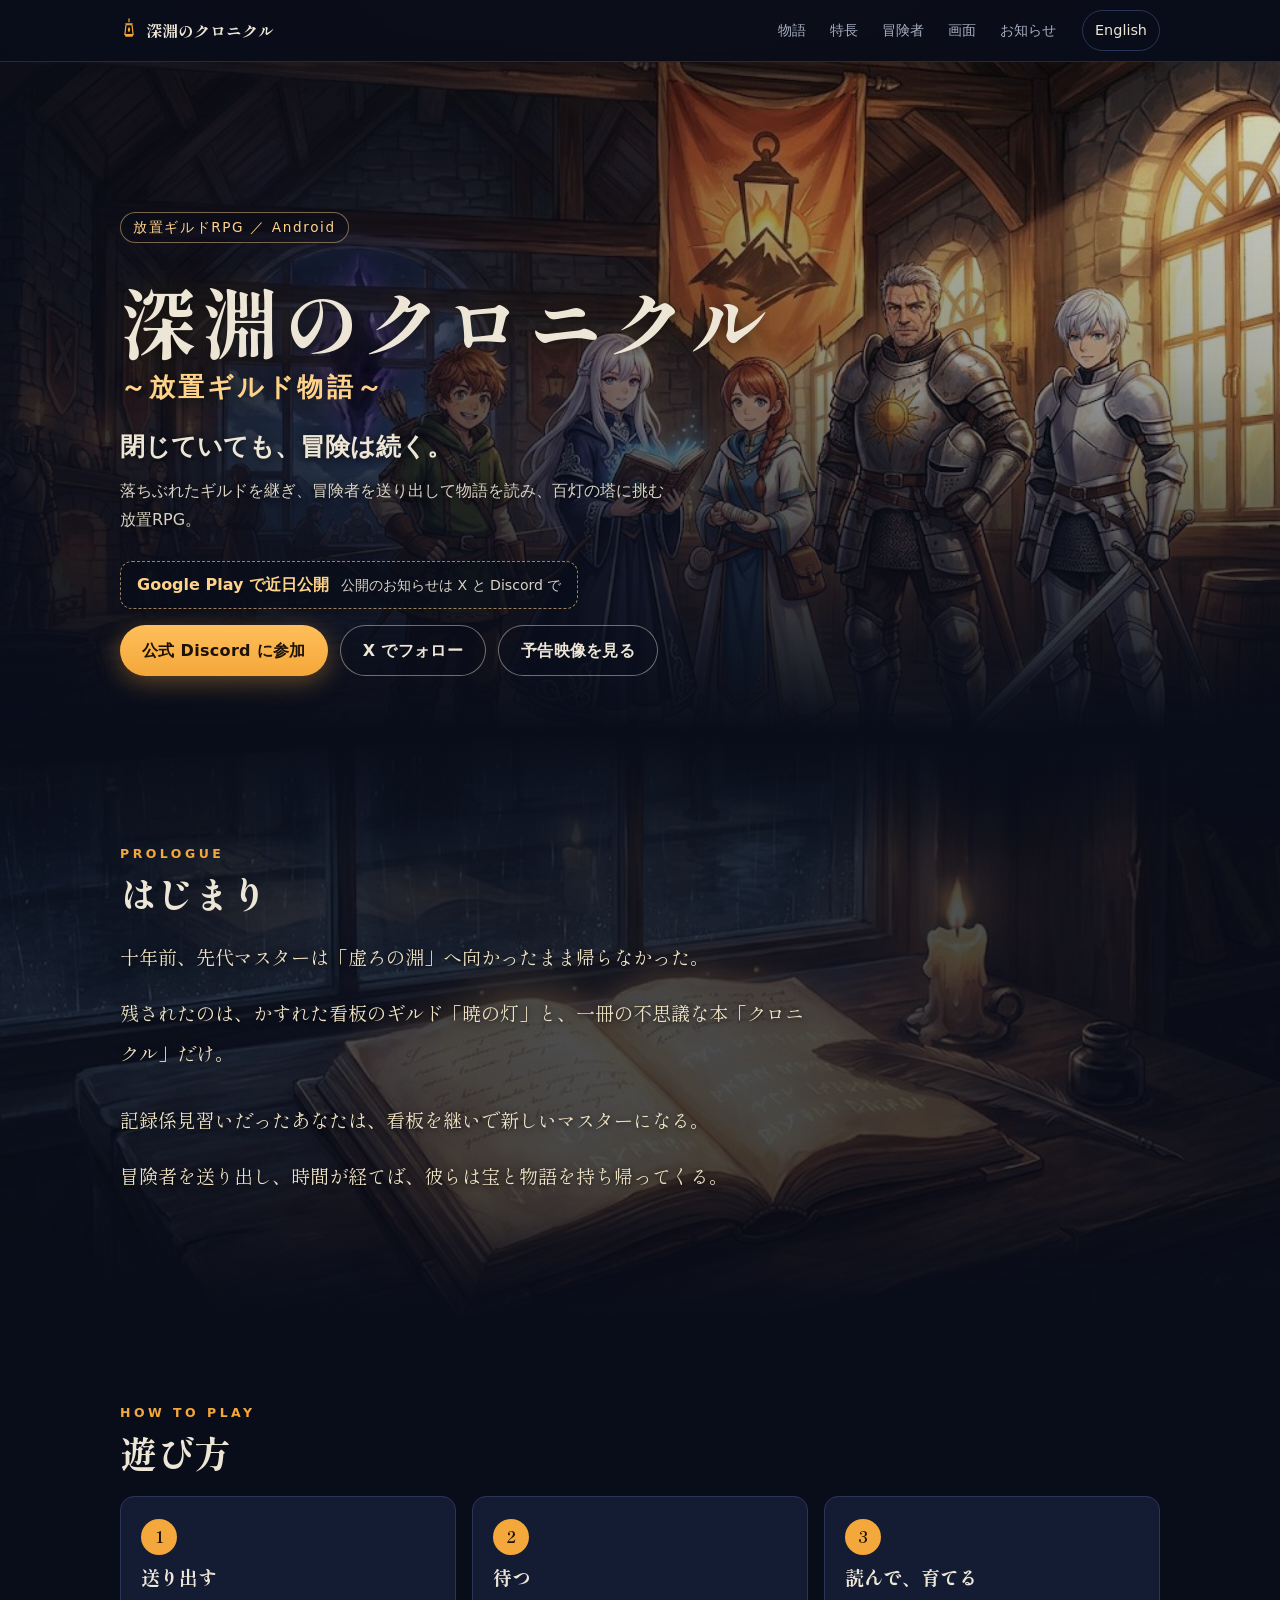
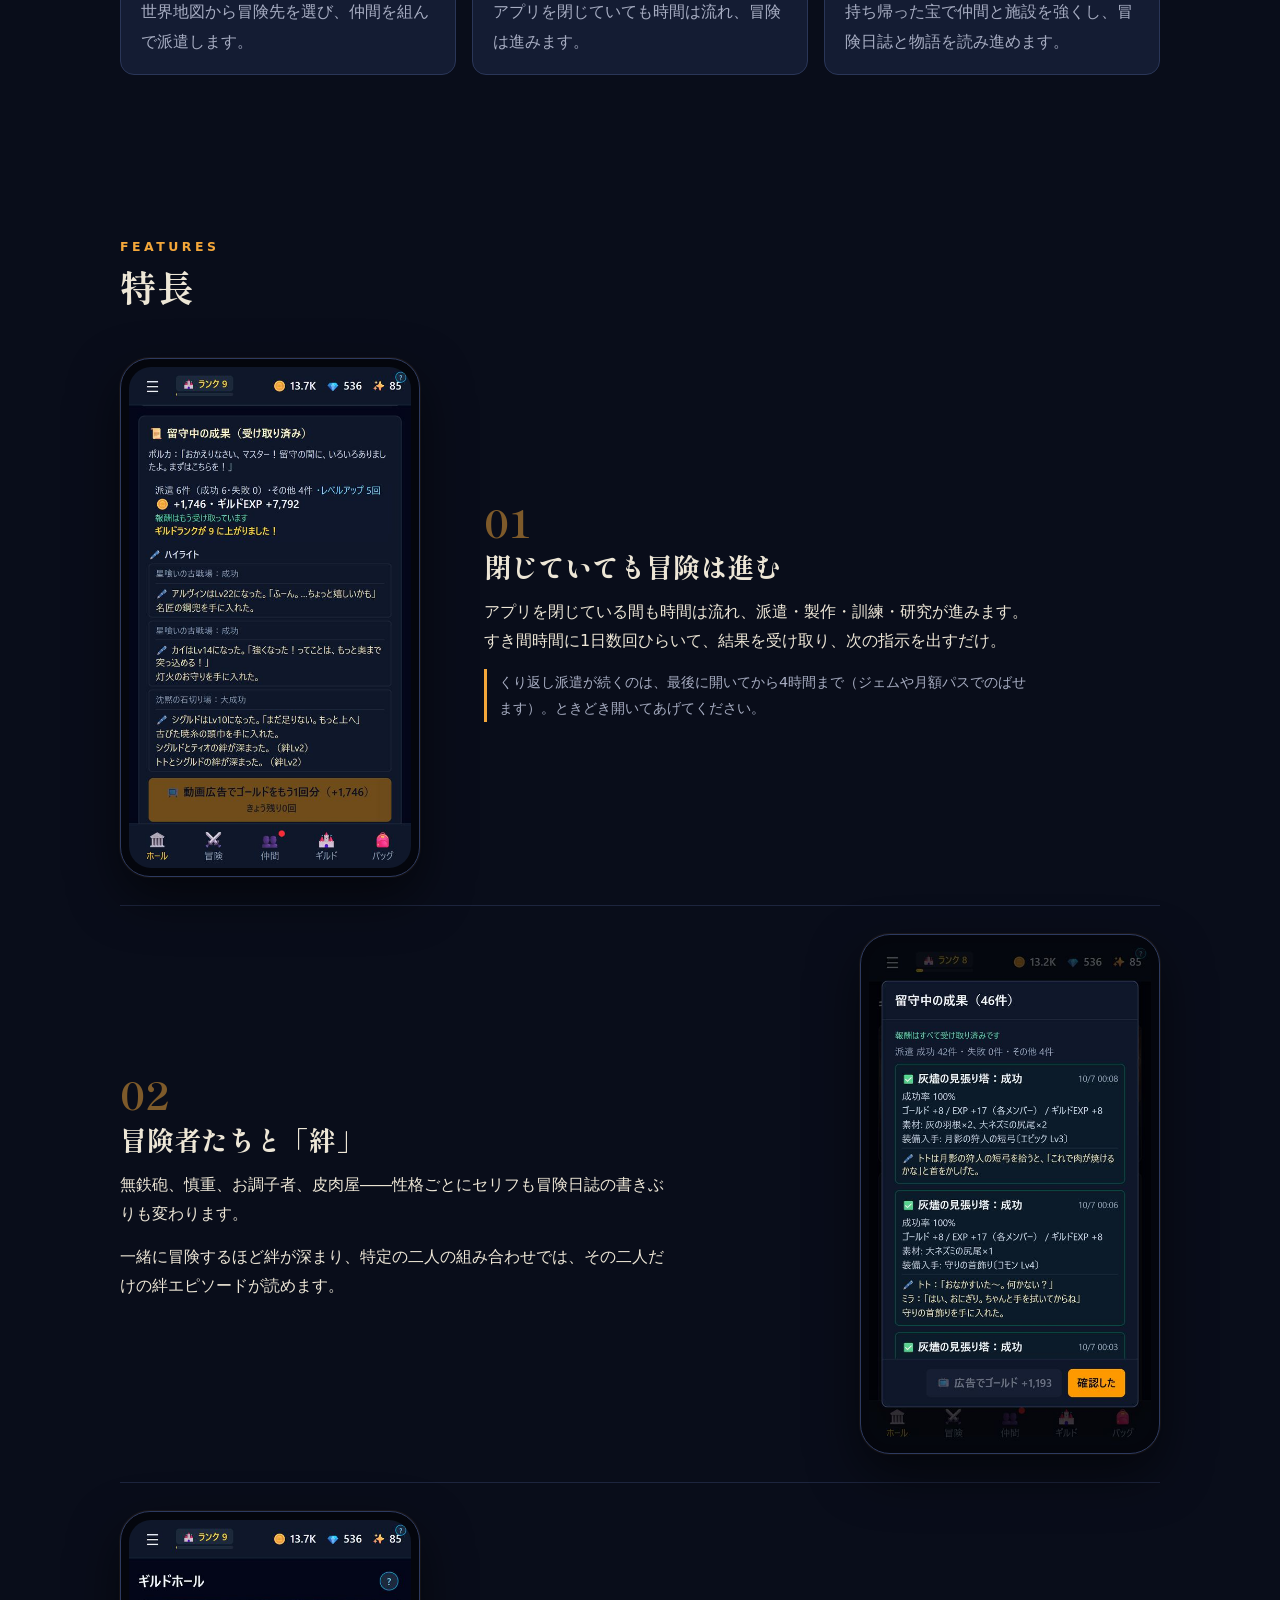
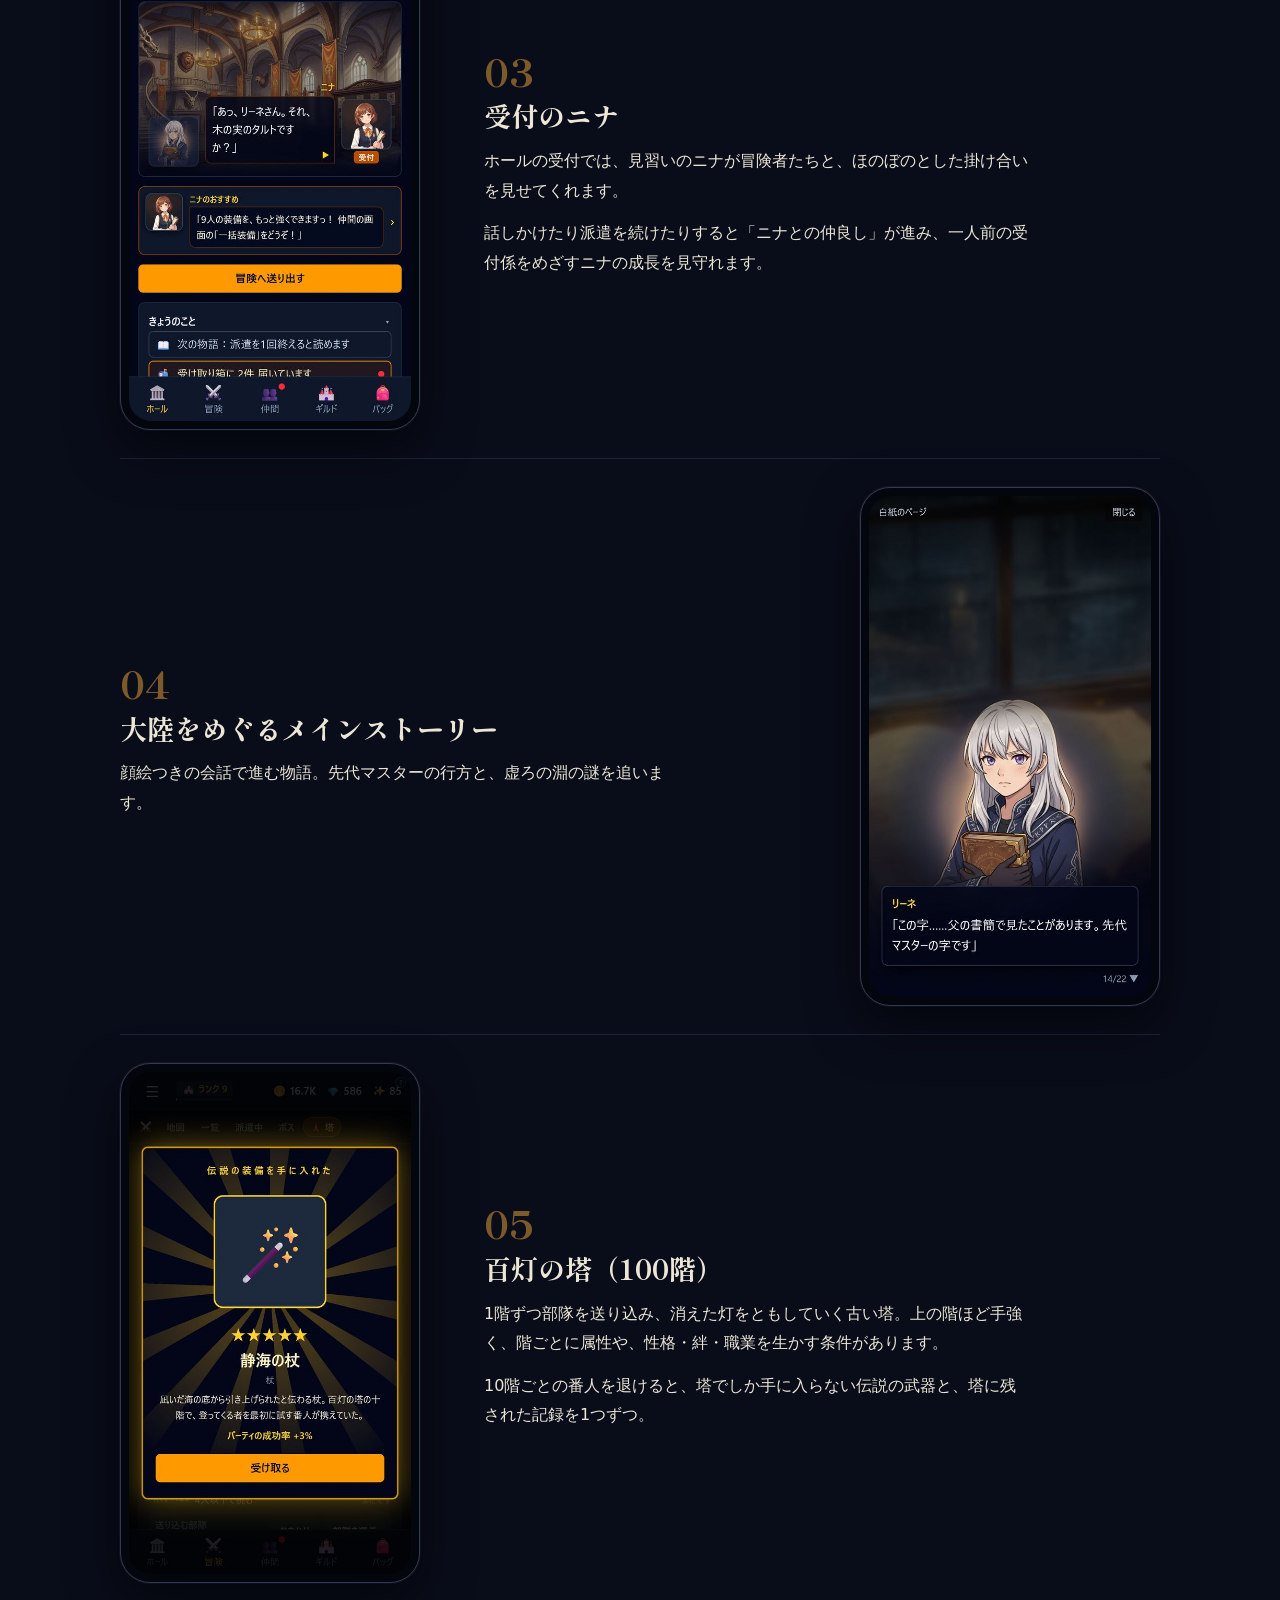
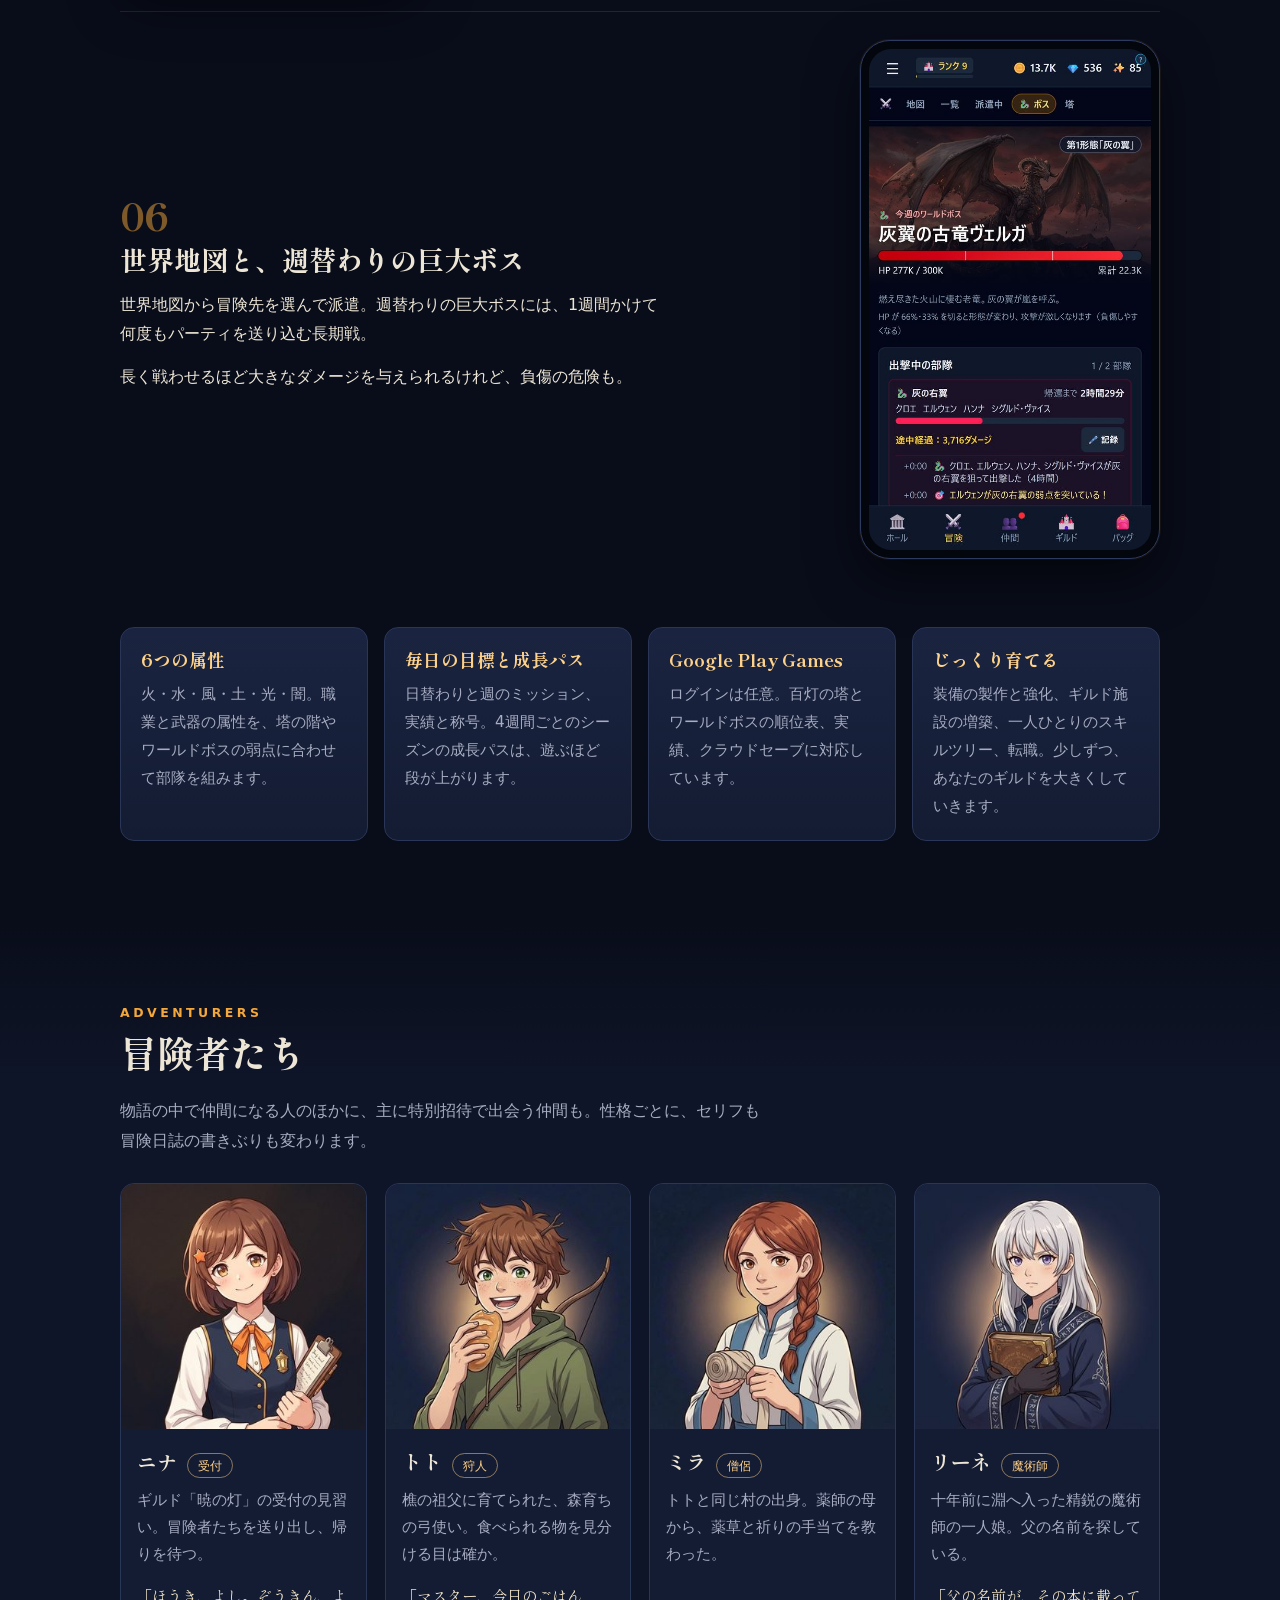
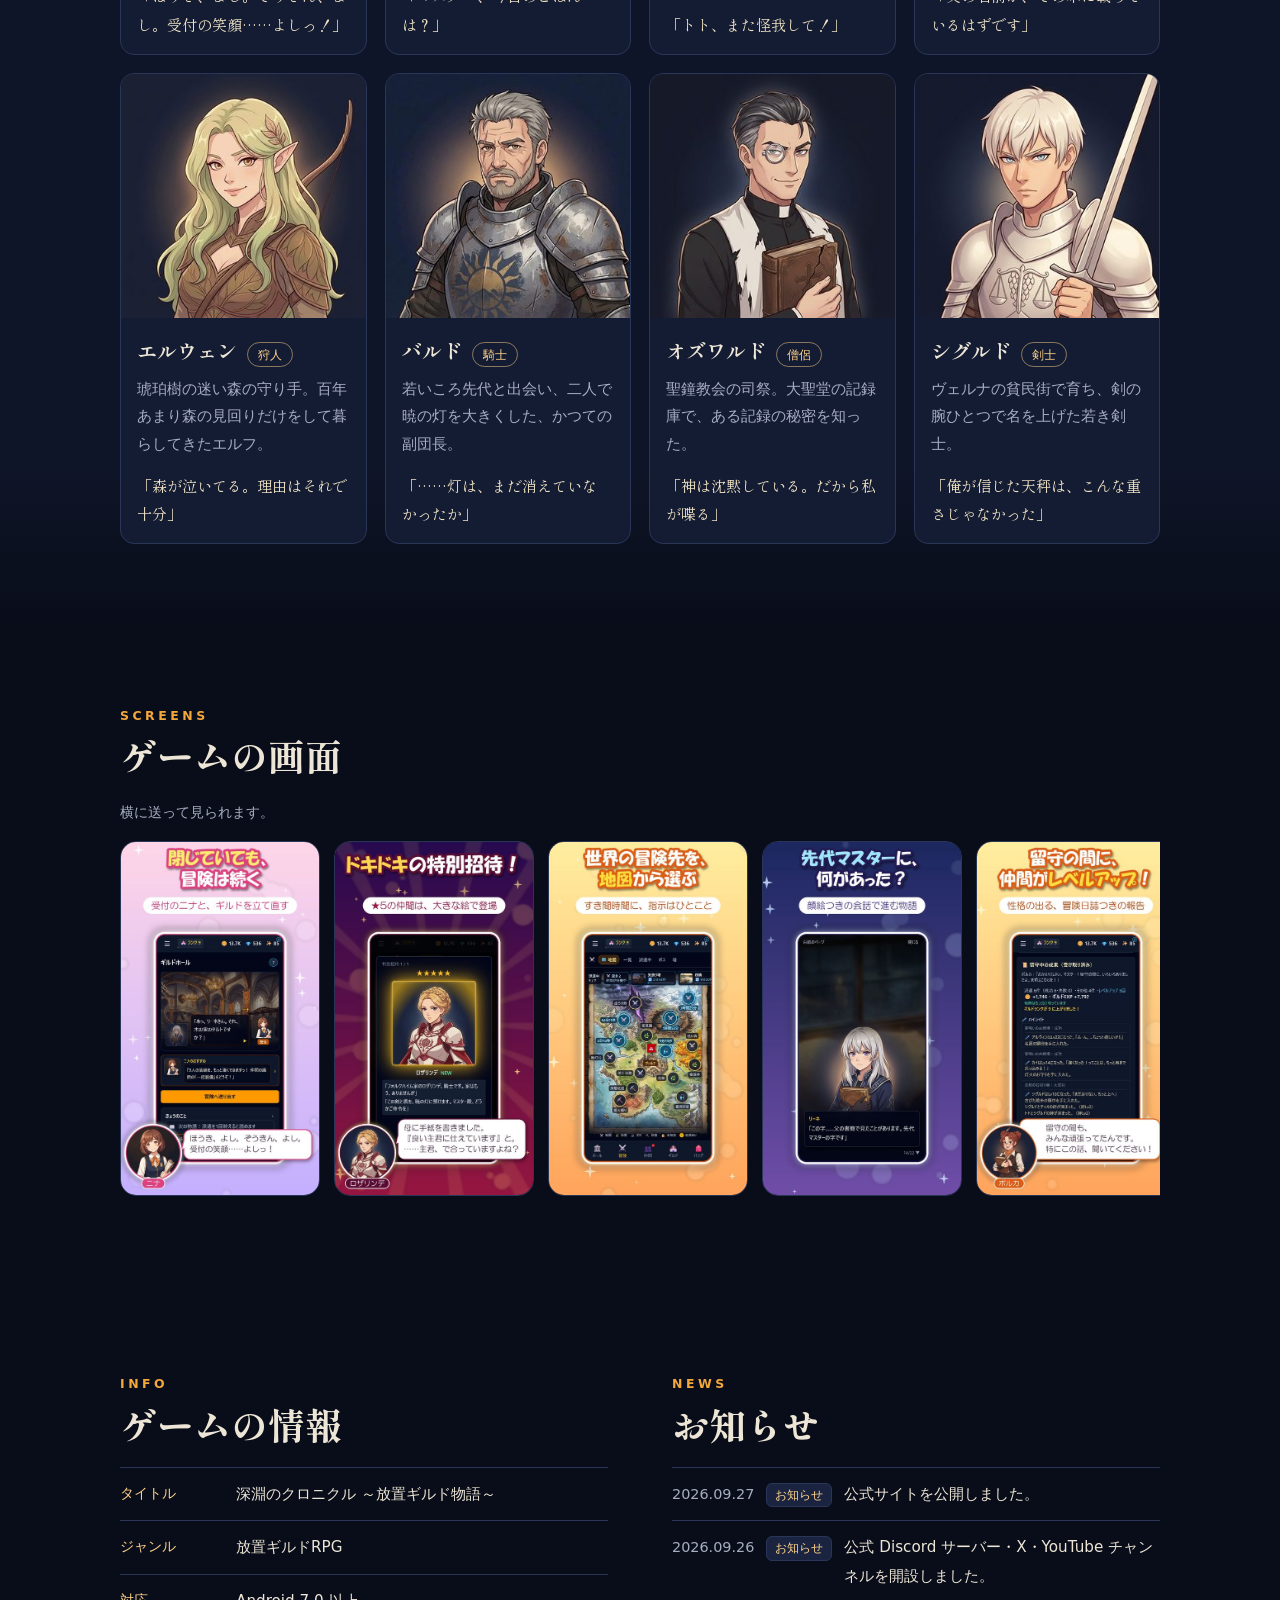
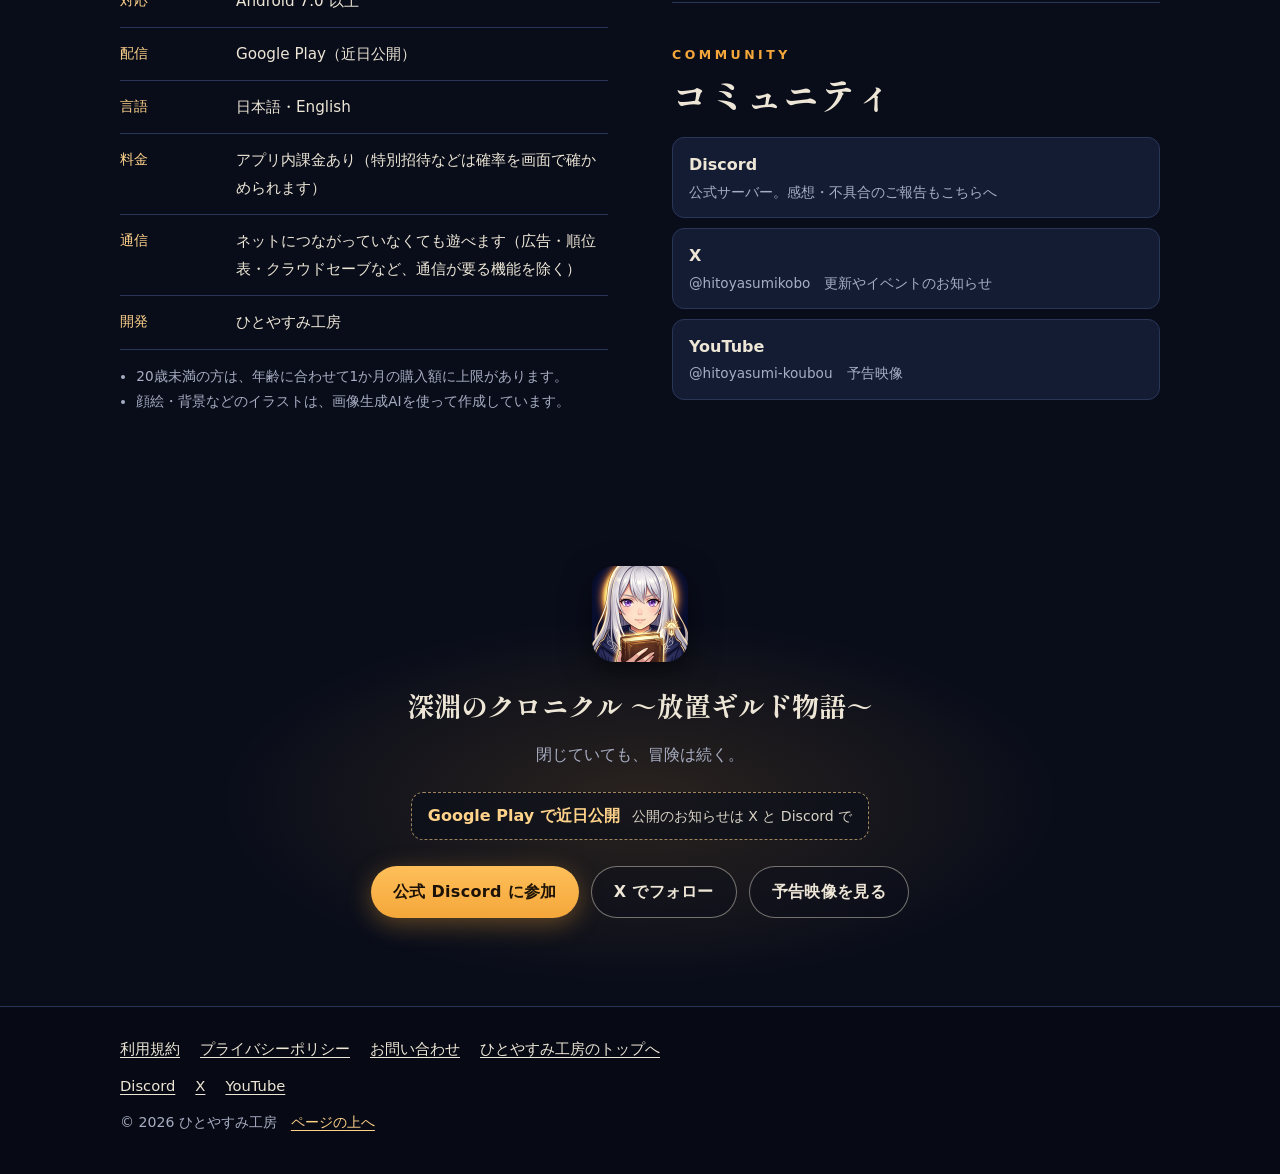
==== commit 548d9991: "YouTube の案内を予告映像に向ける（ゲームの頁のボタン「予告映像を見る」・コミュニティの欄）" ====
--- a/abyss-chronicle/index.html
+++ b/abyss-chronicle/index.html
@@ -40,7 +40,7 @@
       <h1><span class="h1-main">深淵のクロニクル</span><span class="h1-sub">～放置ギルド物語～</span></h1>
       <p class="catch">閉じていても、冒険は続く。</p>
       <p class="lead">落ちぶれたギルドを継ぎ、冒険者を送り出して物語を読み、百灯の塔に挑む放置RPG。</p>
-      <p class="soon-badge">Google Play で近日公開<span>公開のお知らせは X と Discord で</span></p><p class="actions"><a class="btn btn-lamp" href="https://discord.gg/Fvb69Ty5zP">公式 Discord に参加</a><a class="btn btn-ghost" href="https://x.com/hitoyasumikobo">X でフォロー</a><a class="btn btn-ghost" href="https://www.youtube.com/@hitoyasumi-koubou">YouTube を見る</a></p>
+      <p class="soon-badge">Google Play で近日公開<span>公開のお知らせは X と Discord で</span></p><p class="actions"><a class="btn btn-lamp" href="https://discord.gg/Fvb69Ty5zP">公式 Discord に参加</a><a class="btn btn-ghost" href="https://x.com/hitoyasumikobo">X でフォロー</a><a class="btn btn-ghost" href="https://youtu.be/QHqtnElP7ZQ">予告映像を見る</a></p>
     </div>
   </section>
 
@@ -137,7 +137,7 @@
       <ul class="news"><li><time datetime="2026-09-27">2026.09.27</time><span class="tag">お知らせ</span><span class="news-text">公式サイトを公開しました。</span></li><li><time datetime="2026-09-26">2026.09.26</time><span class="tag">お知らせ</span><span class="news-text">公式 Discord サーバー・X・YouTube チャンネルを開設しました。</span></li></ul>
       <p class="label comm-label">COMMUNITY</p>
       <h2>コミュニティ</h2>
-      <ul class="comms"><li><a class="comm" href="https://discord.gg/Fvb69Ty5zP"><b>Discord</b><span>公式サーバー。感想・不具合のご報告もこちらへ</span></a></li><li><a class="comm" href="https://x.com/hitoyasumikobo"><b>X</b><span>@hitoyasumikobo　更新やイベントのお知らせ</span></a></li><li><a class="comm" href="https://www.youtube.com/@hitoyasumi-koubou"><b>YouTube</b><span>@hitoyasumi-koubou　遊んでいる画面の動画</span></a></li></ul>
+      <ul class="comms"><li><a class="comm" href="https://discord.gg/Fvb69Ty5zP"><b>Discord</b><span>公式サーバー。感想・不具合のご報告もこちらへ</span></a></li><li><a class="comm" href="https://x.com/hitoyasumikobo"><b>X</b><span>@hitoyasumikobo　更新やイベントのお知らせ</span></a></li><li><a class="comm" href="https://youtu.be/QHqtnElP7ZQ"><b>YouTube</b><span>@hitoyasumi-koubou　予告映像</span></a></li></ul>
     </div>
   </section>
 
@@ -146,7 +146,7 @@
       <img src="../assets/img/icon-192.png" alt="" width="96" height="96" loading="lazy">
       <p class="final-title">深淵のクロニクル ～放置ギルド物語～</p>
       <p class="catch">閉じていても、冒険は続く。</p>
-      <p class="soon-badge">Google Play で近日公開<span>公開のお知らせは X と Discord で</span></p><p class="actions"><a class="btn btn-lamp" href="https://discord.gg/Fvb69Ty5zP">公式 Discord に参加</a><a class="btn btn-ghost" href="https://x.com/hitoyasumikobo">X でフォロー</a><a class="btn btn-ghost" href="https://www.youtube.com/@hitoyasumi-koubou">YouTube を見る</a></p>
+      <p class="soon-badge">Google Play で近日公開<span>公開のお知らせは X と Discord で</span></p><p class="actions"><a class="btn btn-lamp" href="https://discord.gg/Fvb69Ty5zP">公式 Discord に参加</a><a class="btn btn-ghost" href="https://x.com/hitoyasumikobo">X でフォロー</a><a class="btn btn-ghost" href="https://youtu.be/QHqtnElP7ZQ">予告映像を見る</a></p>
     </div>
   </section>
 </main>
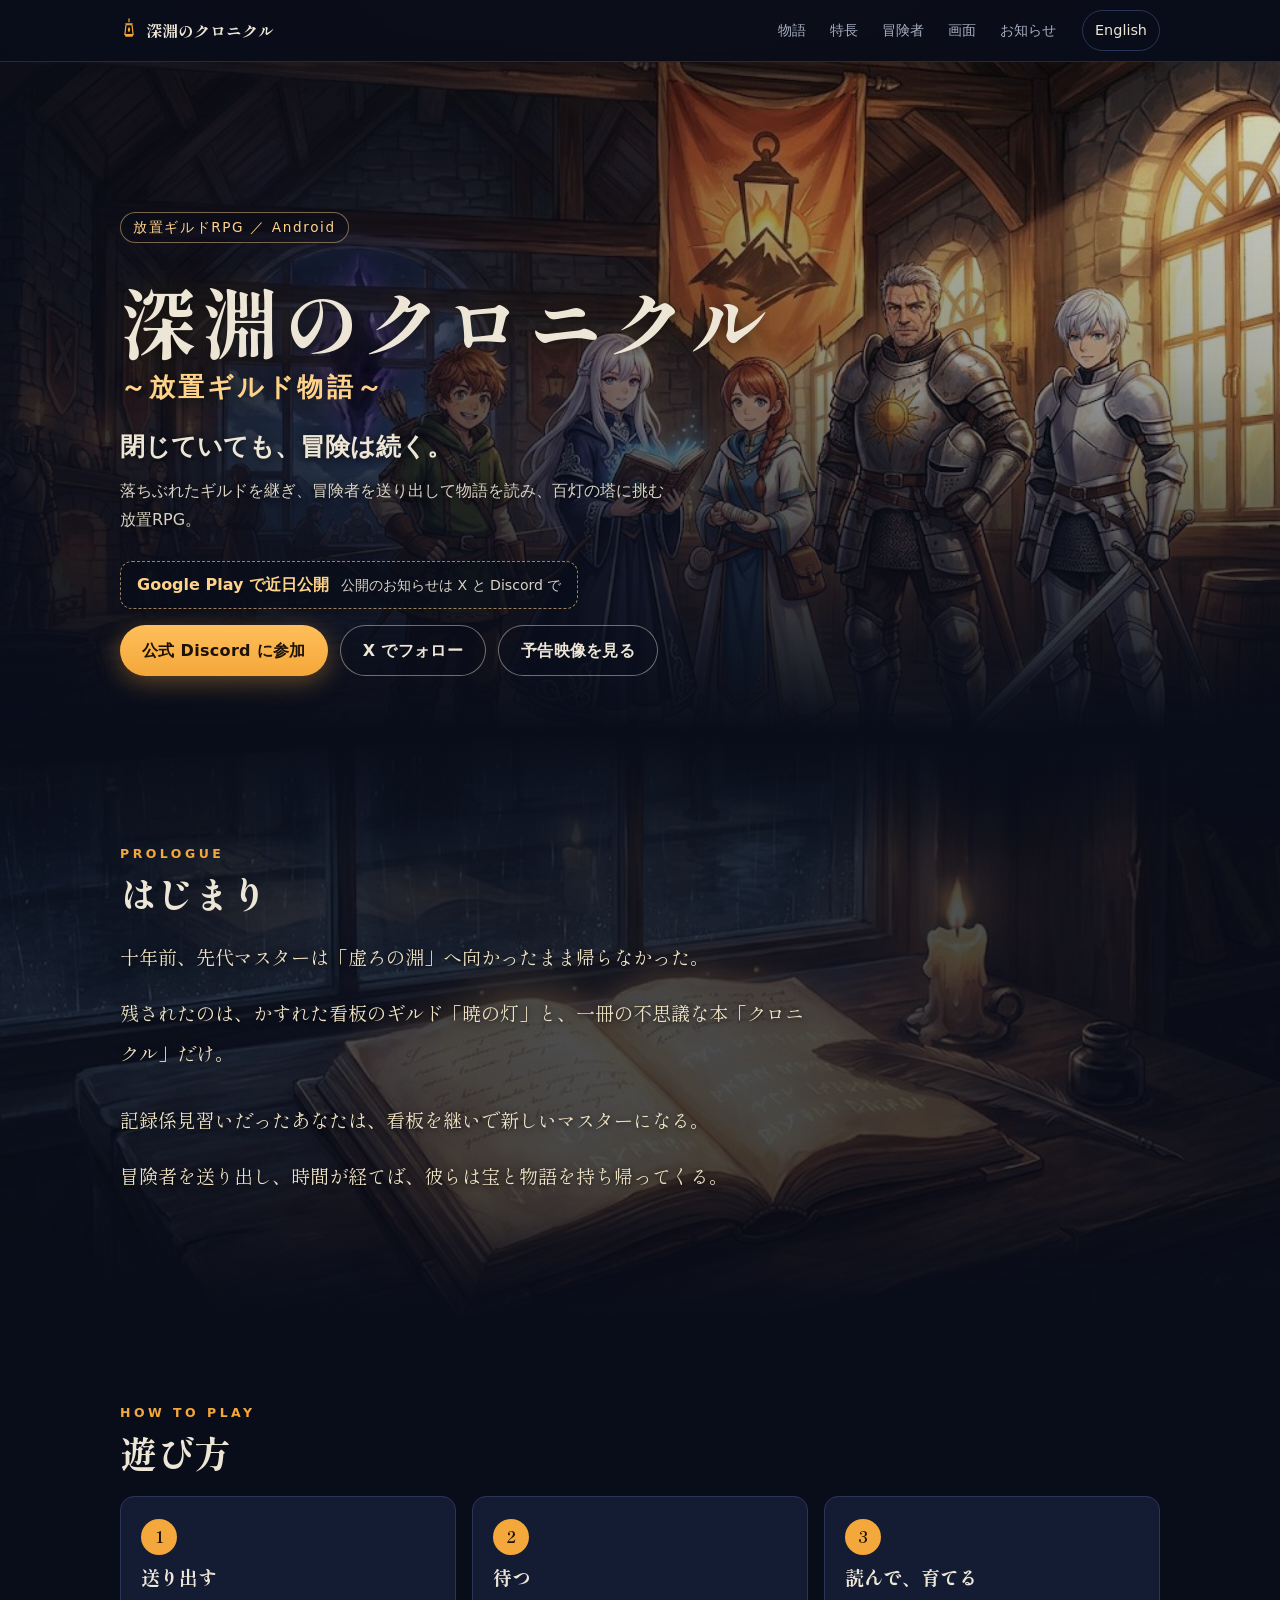
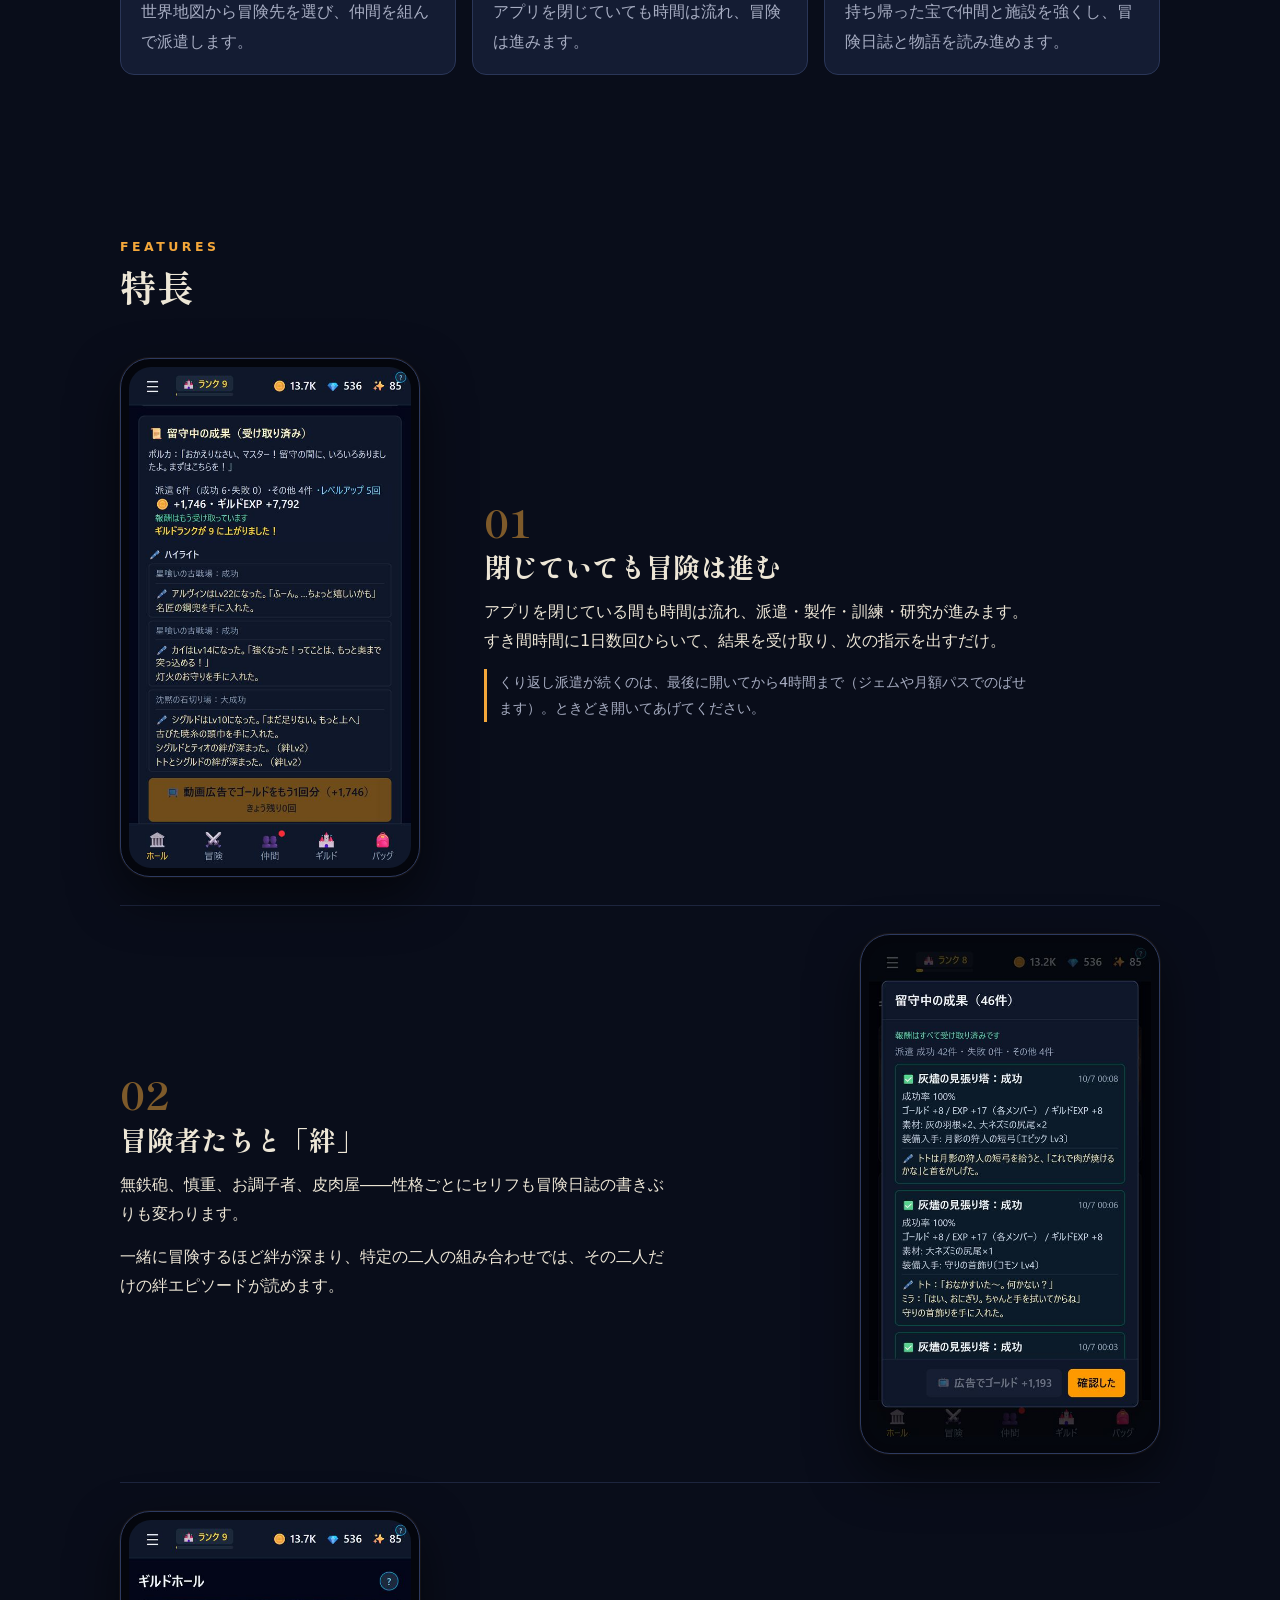
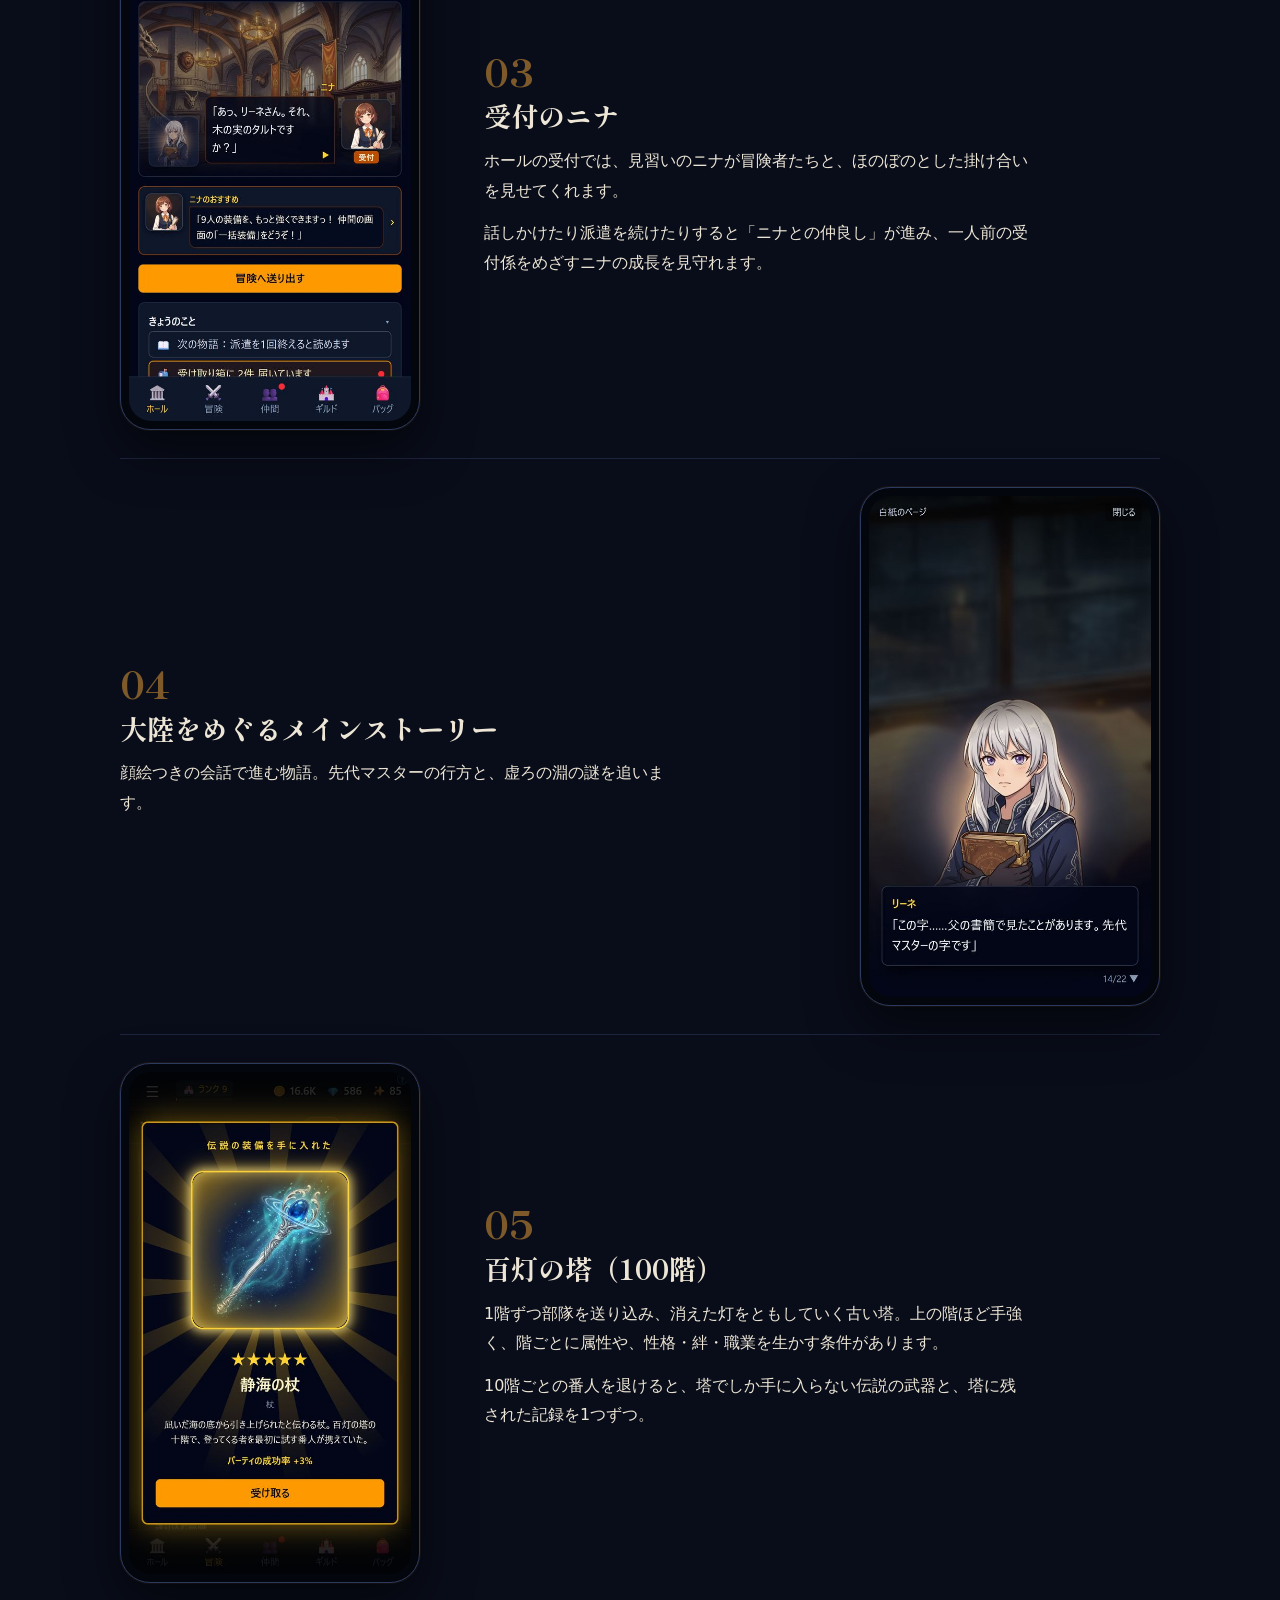
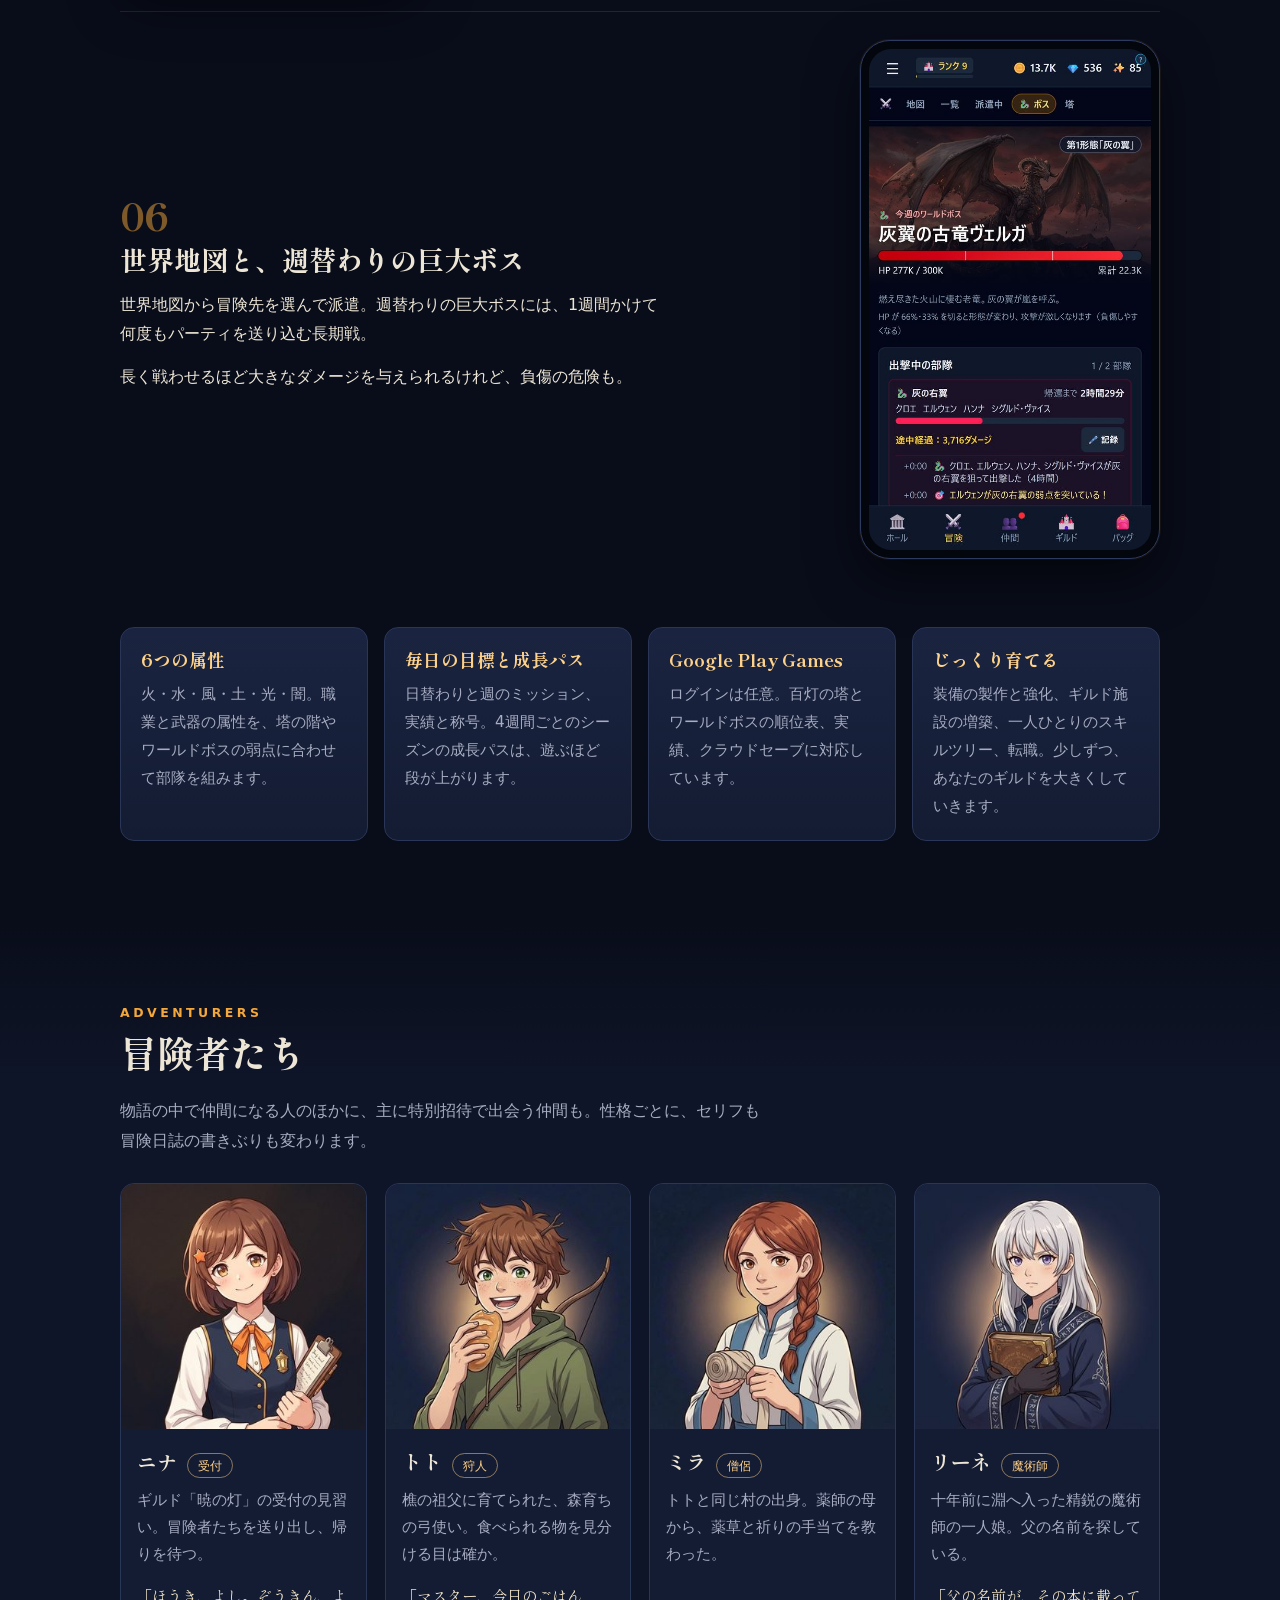
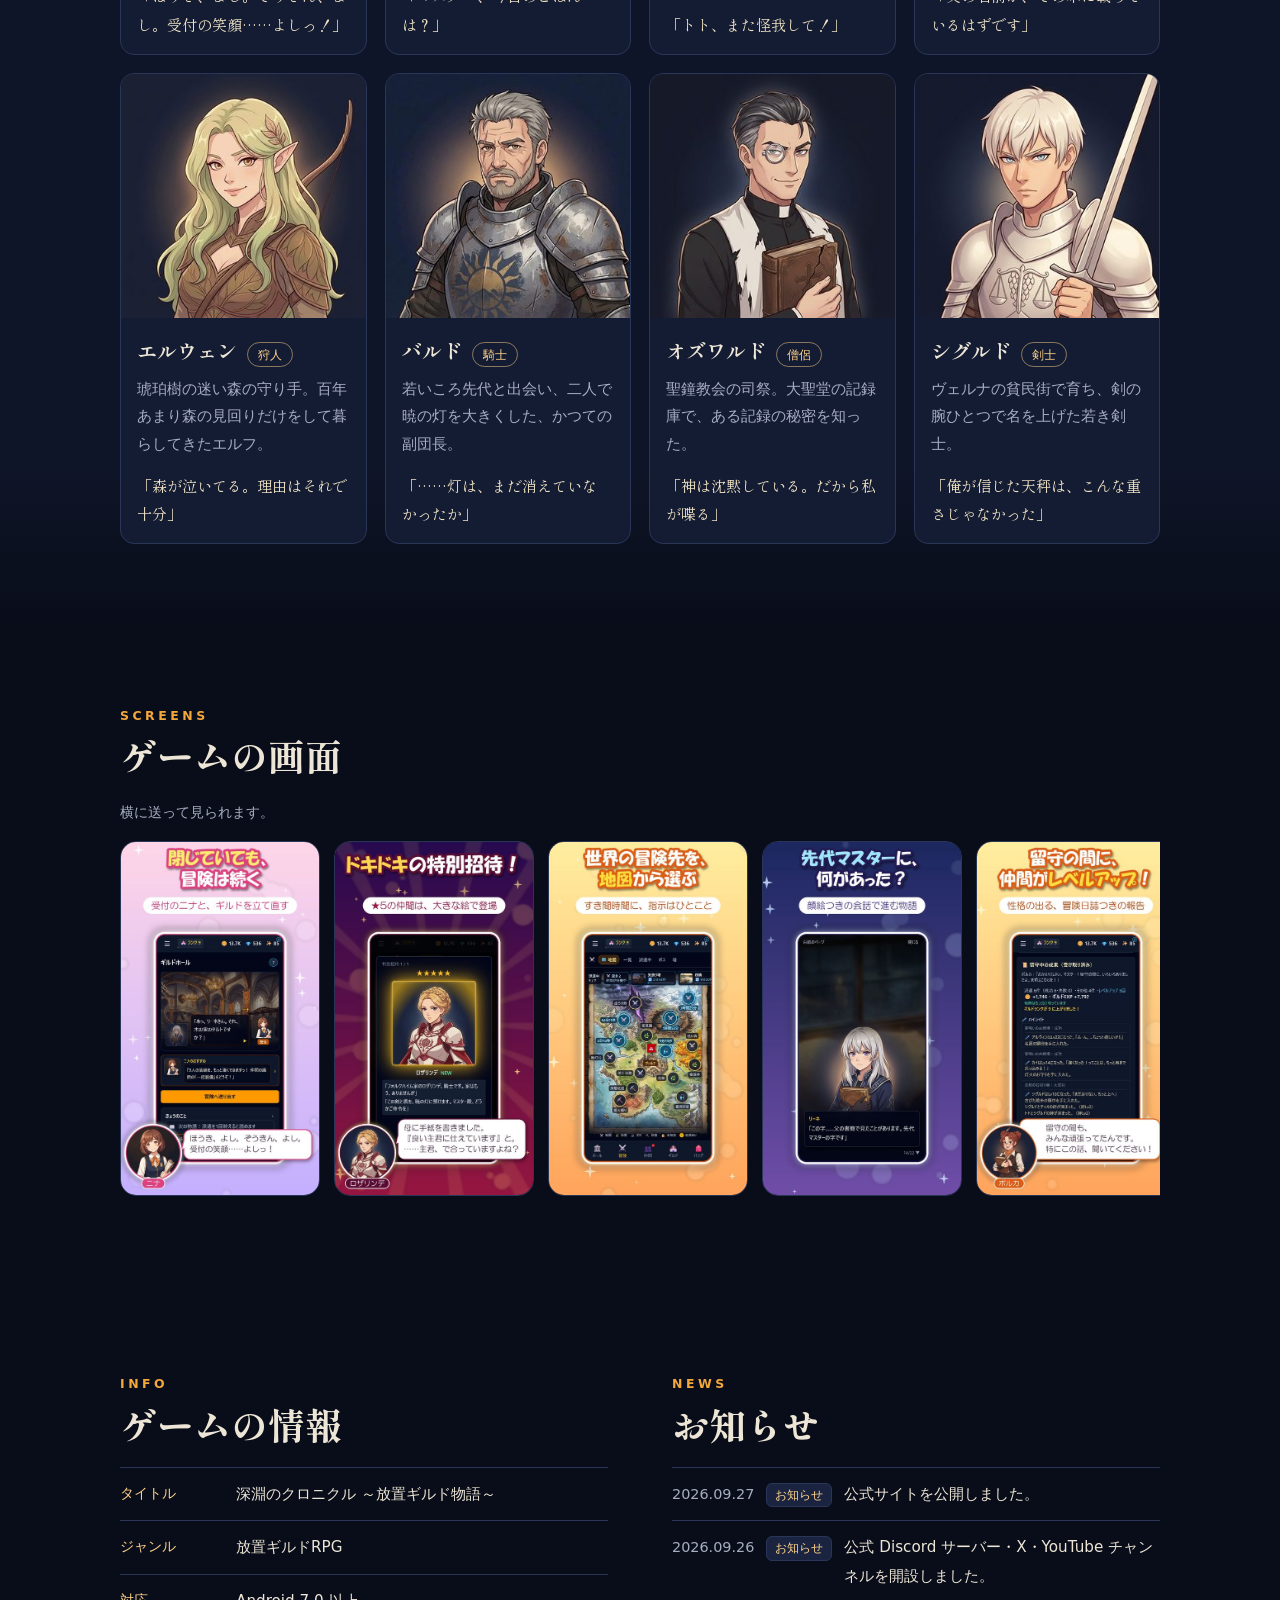
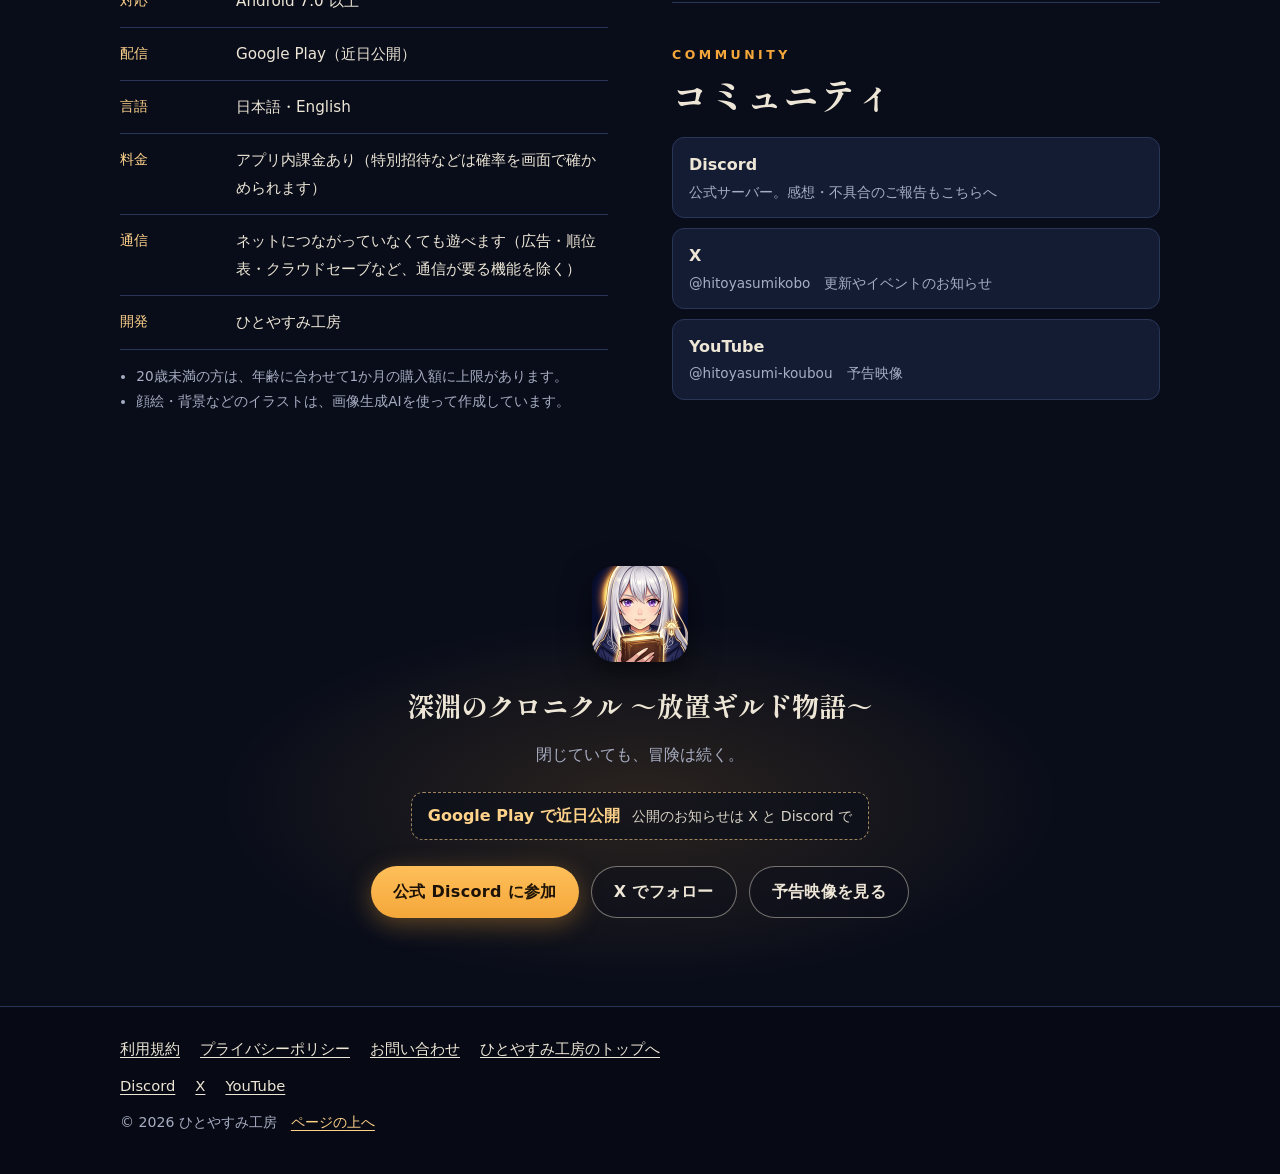
==== commit 62fada85: "予告映像のリンクを上げ直した動画に替える（画面の急な切り替わりを直した版。前の動画は限定公開）" ====
--- a/abyss-chronicle/index.html
+++ b/abyss-chronicle/index.html
@@ -40,7 +40,7 @@
       <h1><span class="h1-main">深淵のクロニクル</span><span class="h1-sub">～放置ギルド物語～</span></h1>
       <p class="catch">閉じていても、冒険は続く。</p>
       <p class="lead">落ちぶれたギルドを継ぎ、冒険者を送り出して物語を読み、百灯の塔に挑む放置RPG。</p>
-      <p class="soon-badge">Google Play で近日公開<span>公開のお知らせは X と Discord で</span></p><p class="actions"><a class="btn btn-lamp" href="https://discord.gg/Fvb69Ty5zP">公式 Discord に参加</a><a class="btn btn-ghost" href="https://x.com/hitoyasumikobo">X でフォロー</a><a class="btn btn-ghost" href="https://youtu.be/QHqtnElP7ZQ">予告映像を見る</a></p>
+      <p class="soon-badge">Google Play で近日公開<span>公開のお知らせは X と Discord で</span></p><p class="actions"><a class="btn btn-lamp" href="https://discord.gg/Fvb69Ty5zP">公式 Discord に参加</a><a class="btn btn-ghost" href="https://x.com/hitoyasumikobo">X でフォロー</a><a class="btn btn-ghost" href="https://youtu.be/dU2LJIkS3-o">予告映像を見る</a></p>
     </div>
   </section>
 
@@ -137,7 +137,7 @@
       <ul class="news"><li><time datetime="2026-09-27">2026.09.27</time><span class="tag">お知らせ</span><span class="news-text">公式サイトを公開しました。</span></li><li><time datetime="2026-09-26">2026.09.26</time><span class="tag">お知らせ</span><span class="news-text">公式 Discord サーバー・X・YouTube チャンネルを開設しました。</span></li></ul>
       <p class="label comm-label">COMMUNITY</p>
       <h2>コミュニティ</h2>
-      <ul class="comms"><li><a class="comm" href="https://discord.gg/Fvb69Ty5zP"><b>Discord</b><span>公式サーバー。感想・不具合のご報告もこちらへ</span></a></li><li><a class="comm" href="https://x.com/hitoyasumikobo"><b>X</b><span>@hitoyasumikobo　更新やイベントのお知らせ</span></a></li><li><a class="comm" href="https://youtu.be/QHqtnElP7ZQ"><b>YouTube</b><span>@hitoyasumi-koubou　予告映像</span></a></li></ul>
+      <ul class="comms"><li><a class="comm" href="https://discord.gg/Fvb69Ty5zP"><b>Discord</b><span>公式サーバー。感想・不具合のご報告もこちらへ</span></a></li><li><a class="comm" href="https://x.com/hitoyasumikobo"><b>X</b><span>@hitoyasumikobo　更新やイベントのお知らせ</span></a></li><li><a class="comm" href="https://youtu.be/dU2LJIkS3-o"><b>YouTube</b><span>@hitoyasumi-koubou　予告映像</span></a></li></ul>
     </div>
   </section>
 
@@ -146,7 +146,7 @@
       <img src="../assets/img/icon-192.png" alt="" width="96" height="96" loading="lazy">
       <p class="final-title">深淵のクロニクル ～放置ギルド物語～</p>
       <p class="catch">閉じていても、冒険は続く。</p>
-      <p class="soon-badge">Google Play で近日公開<span>公開のお知らせは X と Discord で</span></p><p class="actions"><a class="btn btn-lamp" href="https://discord.gg/Fvb69Ty5zP">公式 Discord に参加</a><a class="btn btn-ghost" href="https://x.com/hitoyasumikobo">X でフォロー</a><a class="btn btn-ghost" href="https://youtu.be/QHqtnElP7ZQ">予告映像を見る</a></p>
+      <p class="soon-badge">Google Play で近日公開<span>公開のお知らせは X と Discord で</span></p><p class="actions"><a class="btn btn-lamp" href="https://discord.gg/Fvb69Ty5zP">公式 Discord に参加</a><a class="btn btn-ghost" href="https://x.com/hitoyasumikobo">X でフォロー</a><a class="btn btn-ghost" href="https://youtu.be/dU2LJIkS3-o">予告映像を見る</a></p>
     </div>
   </section>
 </main>
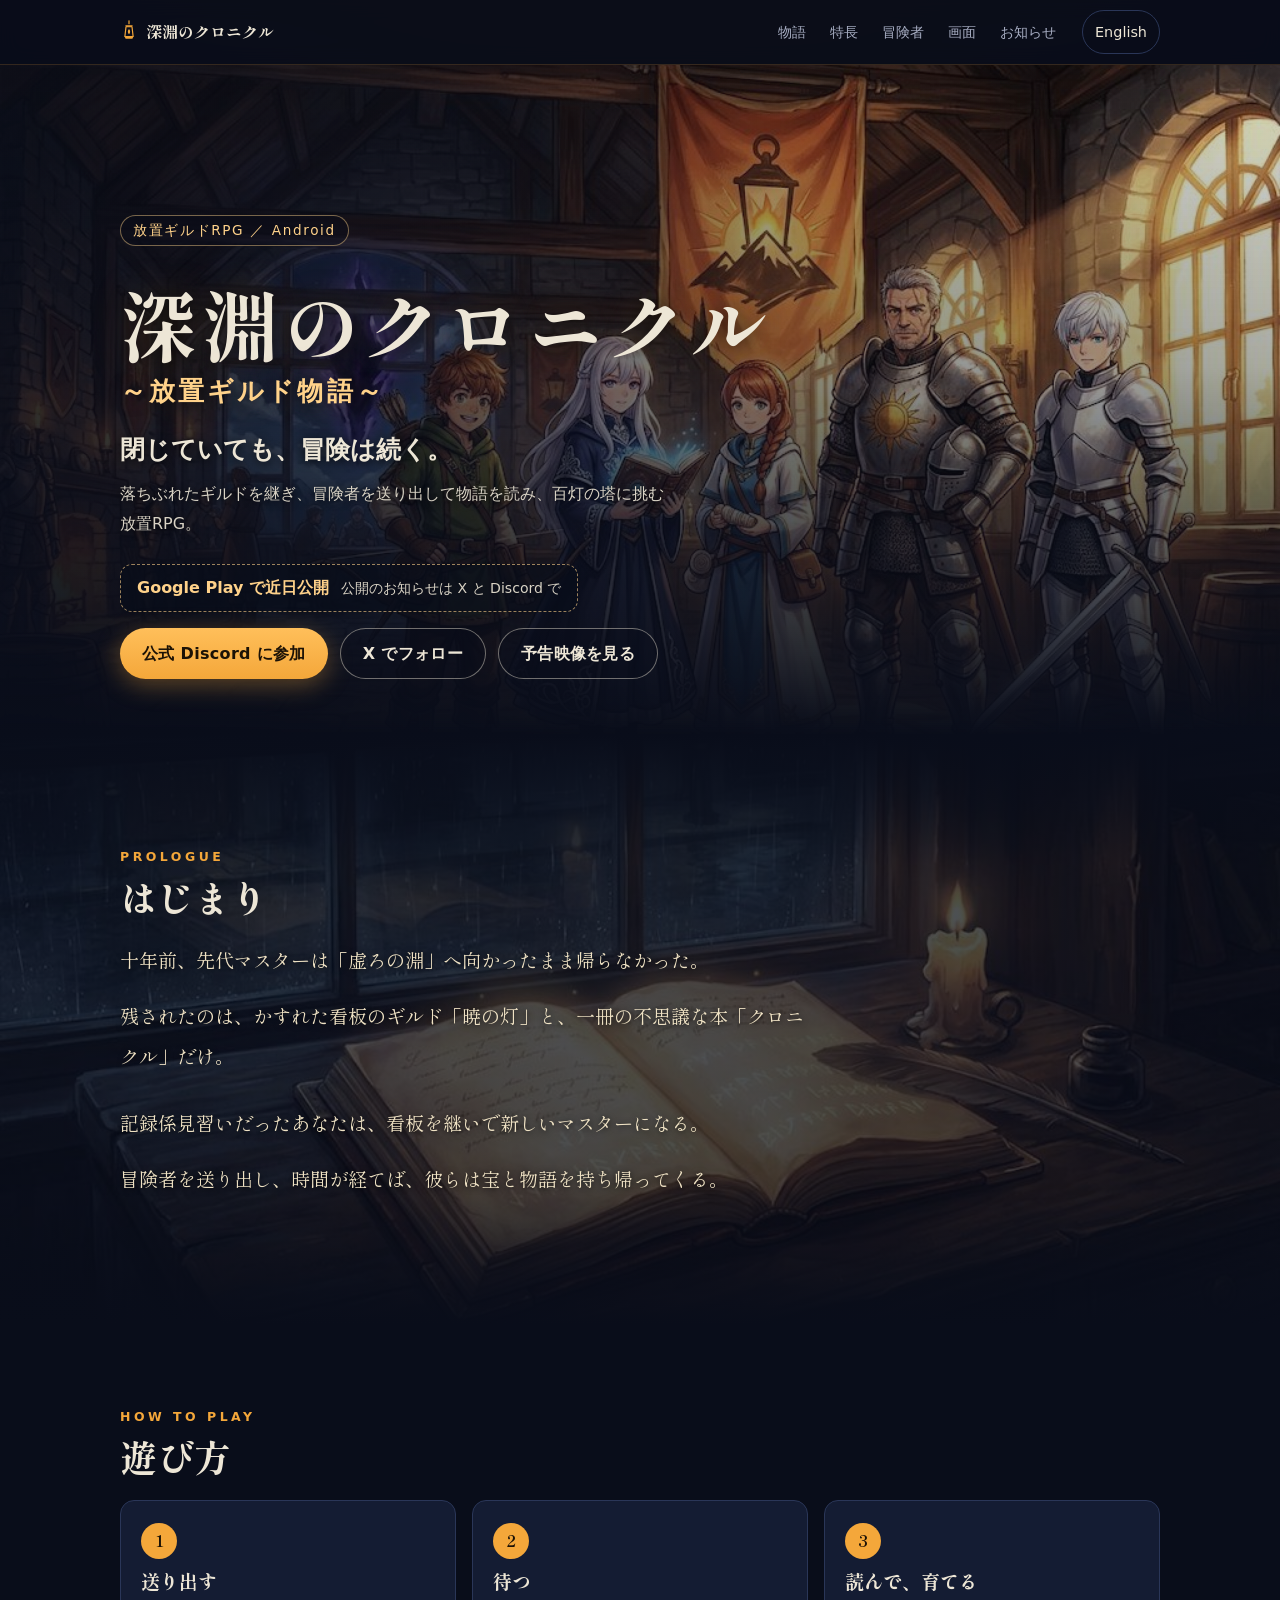
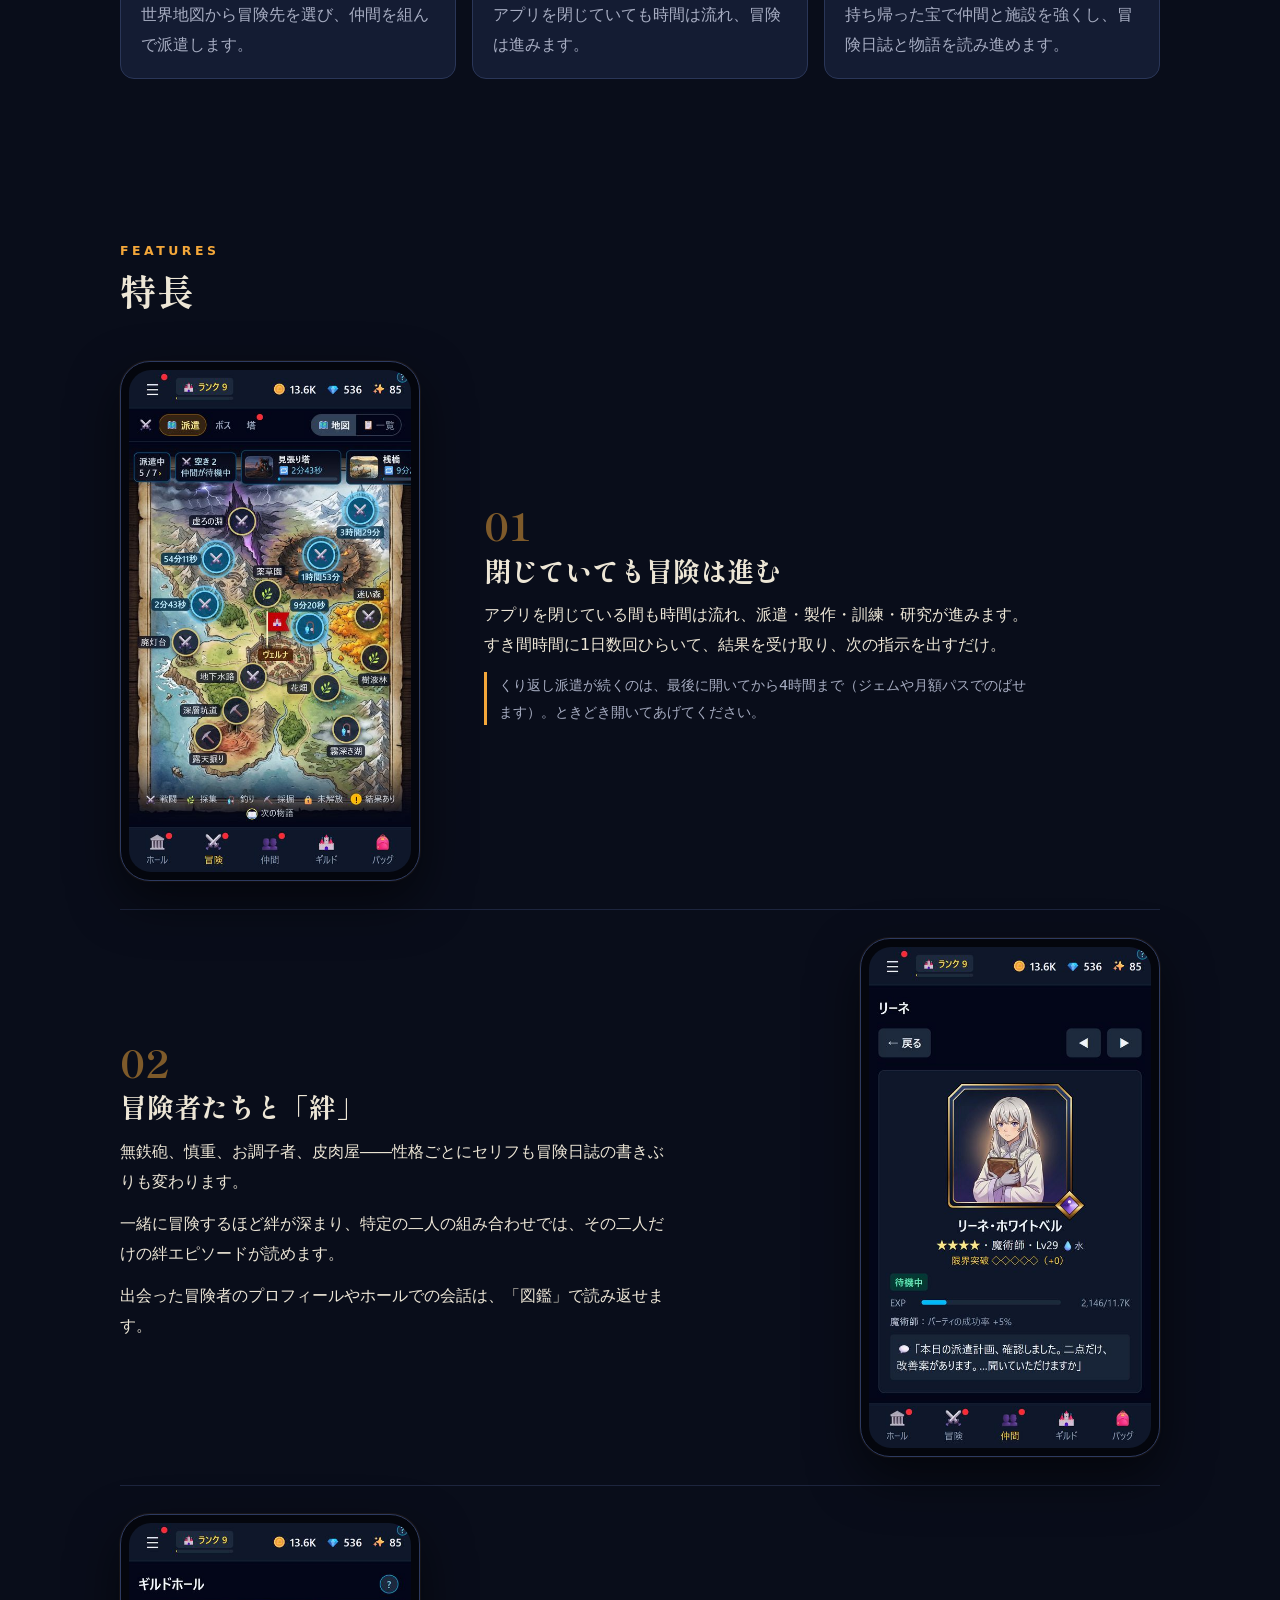
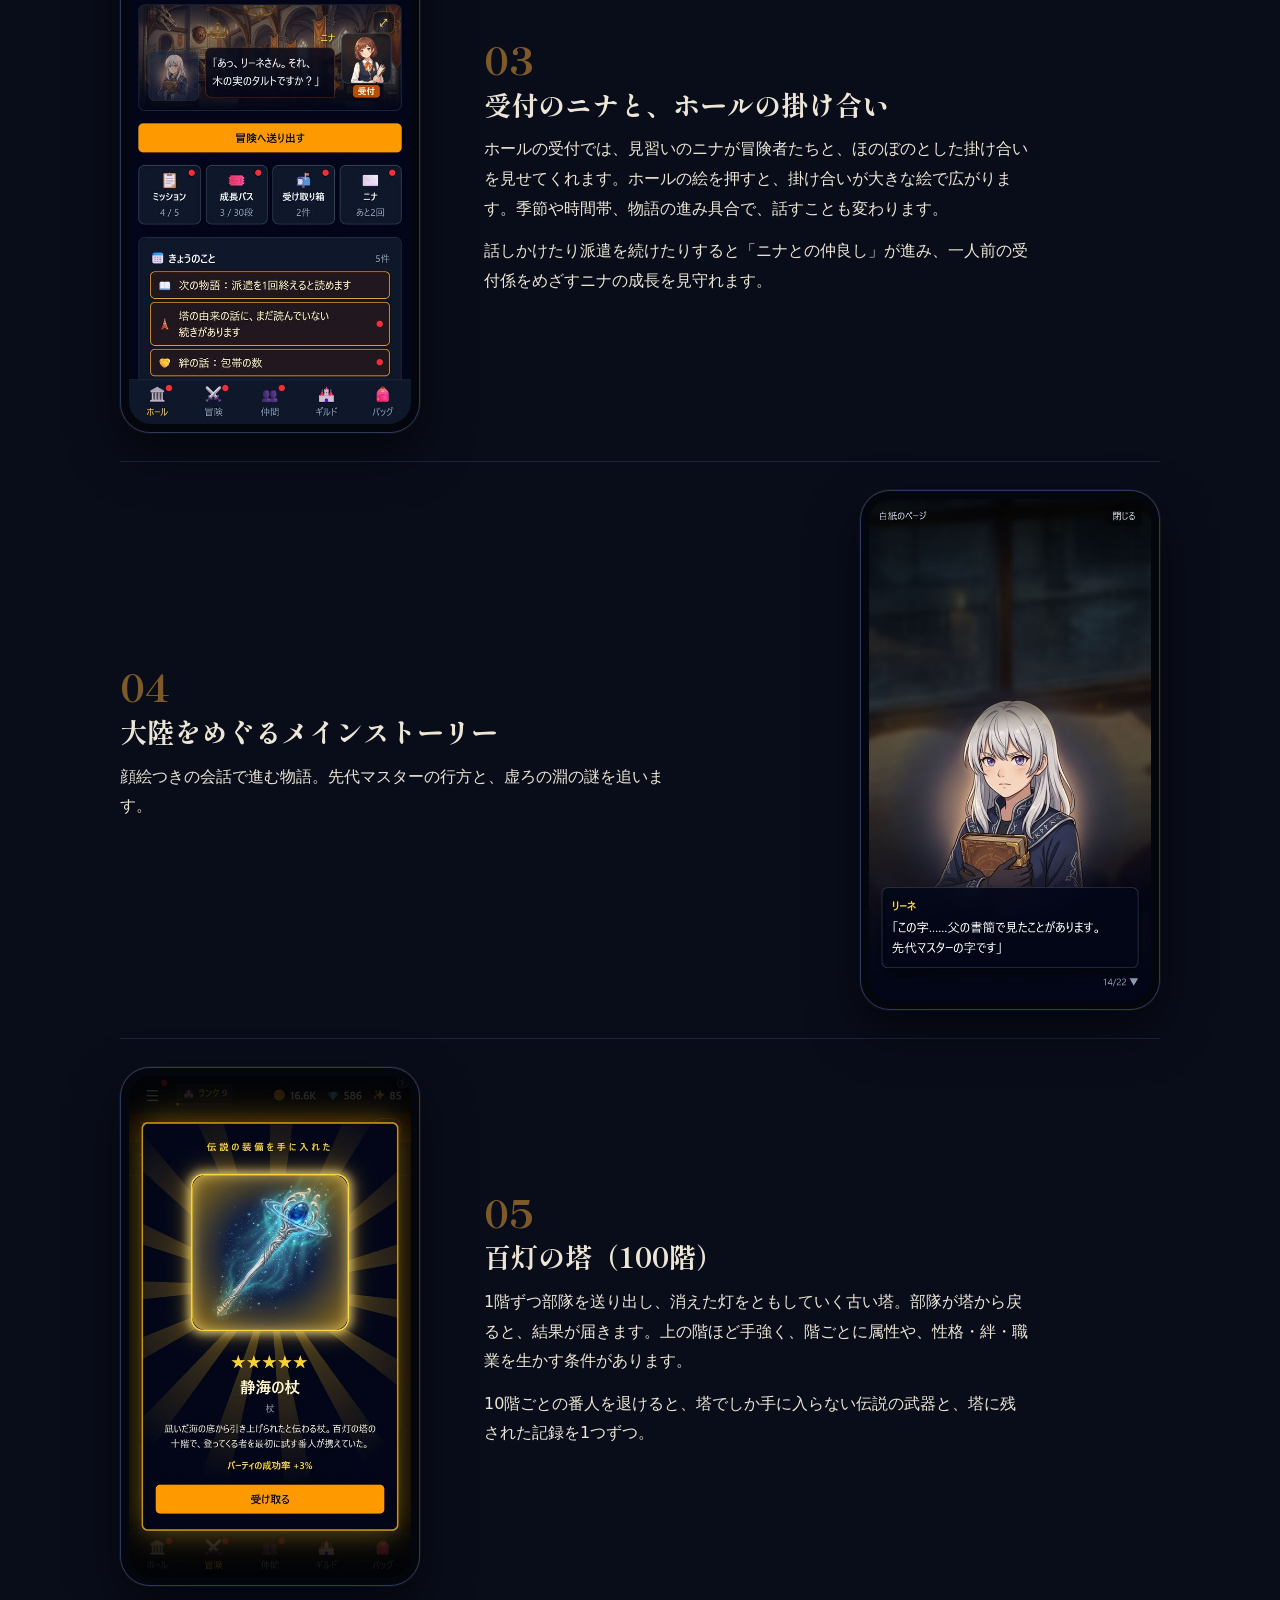
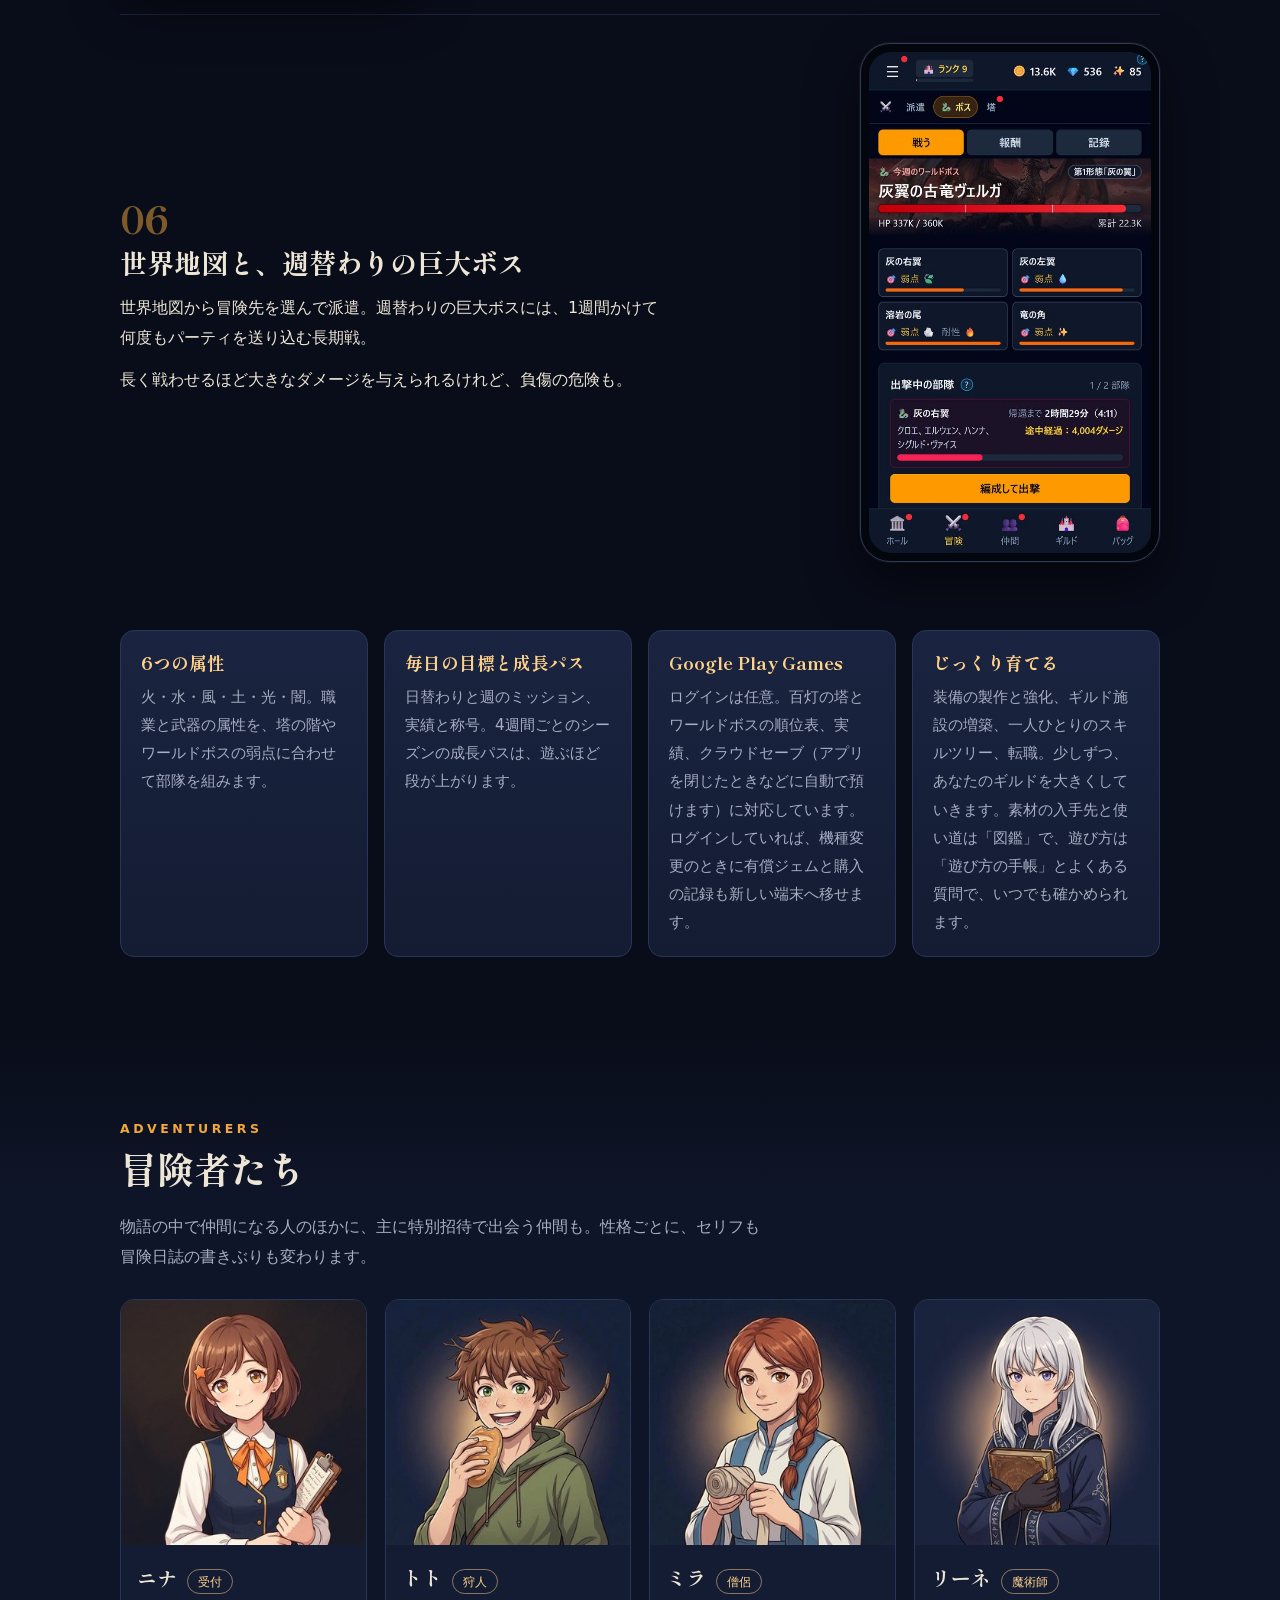
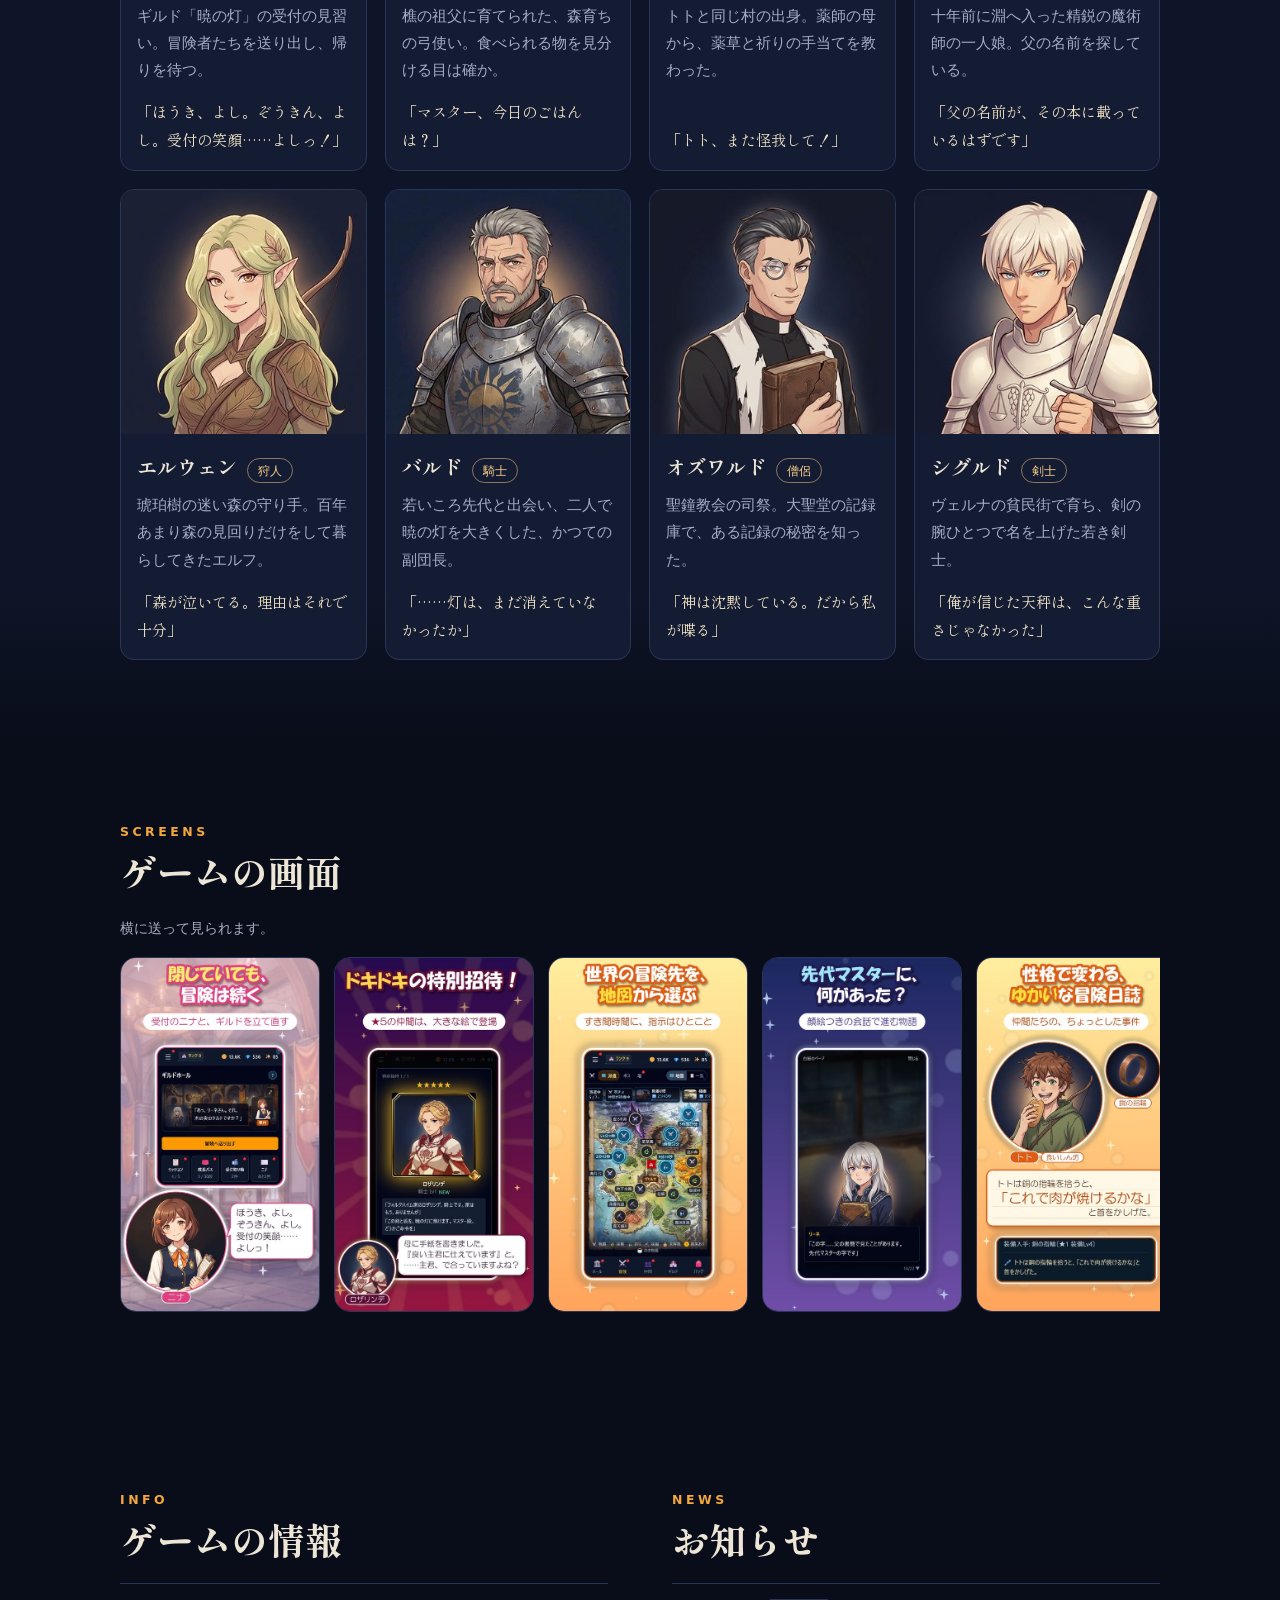
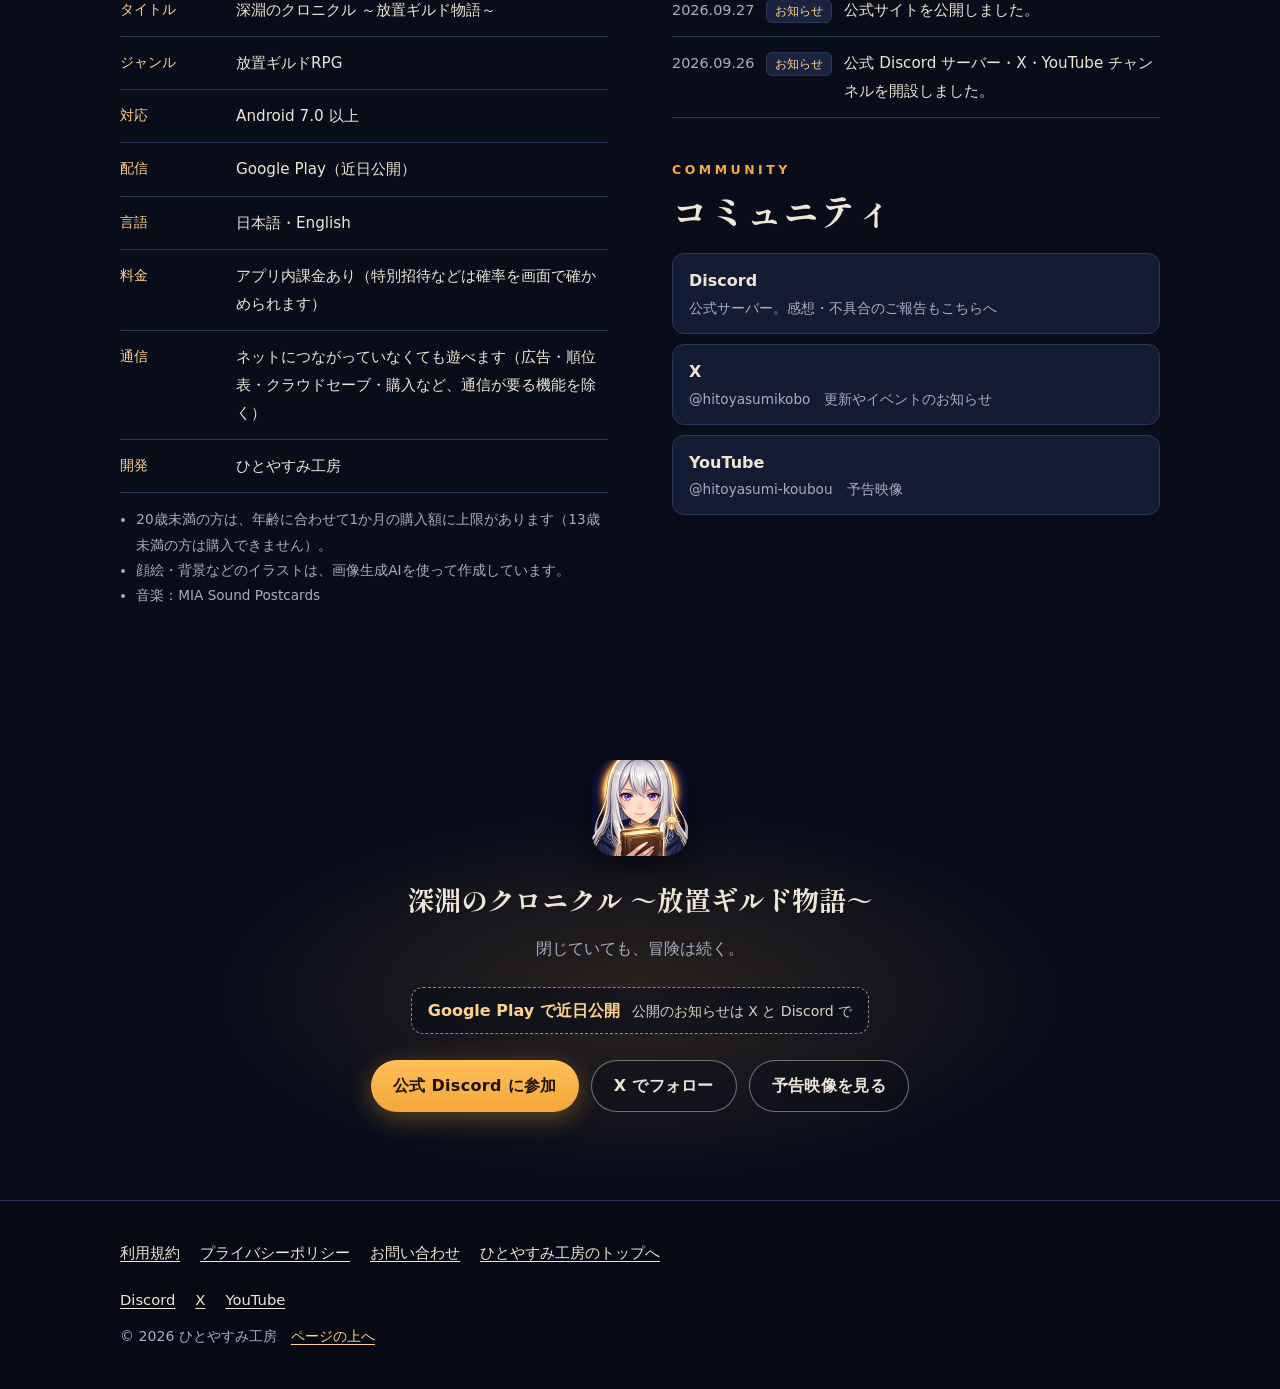
==== commit 0aff0b59: "ゲームの頁を通し番号7の形に（ストアと同じ画面の画像8枚・特長01を世界地図・02をリーネ・説明文を7の文に・曲のクレジット・幅の直し）" ====
--- a/abyss-chronicle/index.html
+++ b/abyss-chronicle/index.html
@@ -63,25 +63,25 @@
     <p class="label">FEATURES</p>
     <h2 id="feat-title">特長</h2>
     <article class="feat">
-      <figure class="phone"><img src="../assets/img/shots/ja/03_away.jpg" alt="" width="540" height="960" loading="lazy"></figure>
+      <figure class="phone"><img src="../assets/img/shots/ja/08_map.jpg" alt="" width="540" height="960" loading="lazy"></figure>
       <div class="feat-text"><p class="feat-n">01</p><h3>閉じていても冒険は進む</h3><p>アプリを閉じている間も時間は流れ、派遣・製作・訓練・研究が進みます。すき間時間に1日数回ひらいて、結果を受け取り、次の指示を出すだけ。</p><p class="note">くり返し派遣が続くのは、最後に開いてから4時間まで（ジェムや月額パスでのばせます）。ときどき開いてあげてください。</p></div>
     </article><article class="feat flip">
-      <figure class="phone"><img src="../assets/img/shots/ja/07_journal.jpg" alt="" width="540" height="960" loading="lazy"></figure>
-      <div class="feat-text"><p class="feat-n">02</p><h3>冒険者たちと「絆」</h3><p>無鉄砲、慎重、お調子者、皮肉屋――性格ごとにセリフも冒険日誌の書きぶりも変わります。</p><p>一緒に冒険するほど絆が深まり、特定の二人の組み合わせでは、その二人だけの絆エピソードが読めます。</p></div>
+      <figure class="phone"><img src="../assets/img/shots/ja/10_rine.jpg" alt="" width="540" height="960" loading="lazy"></figure>
+      <div class="feat-text"><p class="feat-n">02</p><h3>冒険者たちと「絆」</h3><p>無鉄砲、慎重、お調子者、皮肉屋――性格ごとにセリフも冒険日誌の書きぶりも変わります。</p><p>一緒に冒険するほど絆が深まり、特定の二人の組み合わせでは、その二人だけの絆エピソードが読めます。</p><p>出会った冒険者のプロフィールやホールでの会話は、「図鑑」で読み返せます。</p></div>
     </article><article class="feat">
       <figure class="phone"><img src="../assets/img/shots/ja/01_hall.jpg" alt="" width="540" height="960" loading="lazy"></figure>
-      <div class="feat-text"><p class="feat-n">03</p><h3>受付のニナ</h3><p>ホールの受付では、見習いのニナが冒険者たちと、ほのぼのとした掛け合いを見せてくれます。</p><p>話しかけたり派遣を続けたりすると「ニナとの仲良し」が進み、一人前の受付係をめざすニナの成長を見守れます。</p></div>
+      <div class="feat-text"><p class="feat-n">03</p><h3>受付のニナと、ホールの掛け合い</h3><p>ホールの受付では、見習いのニナが冒険者たちと、ほのぼのとした掛け合いを見せてくれます。ホールの絵を押すと、掛け合いが大きな絵で広がります。季節や時間帯、物語の進み具合で、話すことも変わります。</p><p>話しかけたり派遣を続けたりすると「ニナとの仲良し」が進み、一人前の受付係をめざすニナの成長を見守れます。</p></div>
     </article><article class="feat flip">
       <figure class="phone"><img src="../assets/img/shots/ja/05_story.jpg" alt="" width="540" height="960" loading="lazy"></figure>
       <div class="feat-text"><p class="feat-n">04</p><h3>大陸をめぐるメインストーリー</h3><p>顔絵つきの会話で進む物語。先代マスターの行方と、虚ろの淵の謎を追います。</p></div>
     </article><article class="feat">
       <figure class="phone"><img src="../assets/img/shots/ja/09_tower.jpg" alt="" width="540" height="960" loading="lazy"></figure>
-      <div class="feat-text"><p class="feat-n">05</p><h3>百灯の塔（100階）</h3><p>1階ずつ部隊を送り込み、消えた灯をともしていく古い塔。上の階ほど手強く、階ごとに属性や、性格・絆・職業を生かす条件があります。</p><p>10階ごとの番人を退けると、塔でしか手に入らない伝説の武器と、塔に残された記録を1つずつ。</p></div>
+      <div class="feat-text"><p class="feat-n">05</p><h3>百灯の塔（100階）</h3><p>1階ずつ部隊を送り出し、消えた灯をともしていく古い塔。部隊が塔から戻ると、結果が届きます。上の階ほど手強く、階ごとに属性や、性格・絆・職業を生かす条件があります。</p><p>10階ごとの番人を退けると、塔でしか手に入らない伝説の武器と、塔に残された記録を1つずつ。</p></div>
     </article><article class="feat flip">
       <figure class="phone"><img src="../assets/img/shots/ja/04_boss.jpg" alt="" width="540" height="960" loading="lazy"></figure>
       <div class="feat-text"><p class="feat-n">06</p><h3>世界地図と、週替わりの巨大ボス</h3><p>世界地図から冒険先を選んで派遣。週替わりの巨大ボスには、1週間かけて何度もパーティを送り込む長期戦。</p><p>長く戦わせるほど大きなダメージを与えられるけれど、負傷の危険も。</p></div>
     </article>
-    <ul class="more"><li><h3>6つの属性</h3><p>火・水・風・土・光・闇。職業と武器の属性を、塔の階やワールドボスの弱点に合わせて部隊を組みます。</p></li><li><h3>毎日の目標と成長パス</h3><p>日替わりと週のミッション、実績と称号。4週間ごとのシーズンの成長パスは、遊ぶほど段が上がります。</p></li><li><h3>Google Play Games</h3><p>ログインは任意。百灯の塔とワールドボスの順位表、実績、クラウドセーブに対応しています。</p></li><li><h3>じっくり育てる</h3><p>装備の製作と強化、ギルド施設の増築、一人ひとりのスキルツリー、転職。少しずつ、あなたのギルドを大きくしていきます。</p></li></ul>
+    <ul class="more"><li><h3>6つの属性</h3><p>火・水・風・土・光・闇。職業と武器の属性を、塔の階やワールドボスの弱点に合わせて部隊を組みます。</p></li><li><h3>毎日の目標と成長パス</h3><p>日替わりと週のミッション、実績と称号。4週間ごとのシーズンの成長パスは、遊ぶほど段が上がります。</p></li><li><h3>Google Play Games</h3><p>ログインは任意。百灯の塔とワールドボスの順位表、実績、クラウドセーブ（アプリを閉じたときなどに自動で預けます）に対応しています。ログインしていれば、機種変更のときに有償ジェムと購入の記録も新しい端末へ移せます。</p></li><li><h3>じっくり育てる</h3><p>装備の製作と強化、ギルド施設の増築、一人ひとりのスキルツリー、転職。少しずつ、あなたのギルドを大きくしていきます。素材の入手先と使い道は「図鑑」で、遊び方は「遊び方の手帳」とよくある質問で、いつでも確かめられます。</p></li></ul>
   </section>
 
   <section class="sec adv" id="adventurers" aria-labelledby="adv-title">
@@ -121,15 +121,15 @@
     <p class="label">SCREENS</p>
     <h2 id="screens-title">ゲームの画面</h2>
     <p class="muted small">横に送って見られます。</p>
-    <ul class="gallery" tabindex="0" aria-label="ゲームの画面"><li><img src="../assets/img/store/ja/01_hall.jpg" alt="" width="480" height="853" loading="lazy"></li><li><img src="../assets/img/store/ja/02_gacha.jpg" alt="" width="480" height="853" loading="lazy"></li><li><img src="../assets/img/store/ja/08_map.jpg" alt="" width="480" height="853" loading="lazy"></li><li><img src="../assets/img/store/ja/05_story.jpg" alt="" width="480" height="853" loading="lazy"></li><li><img src="../assets/img/store/ja/03_away.jpg" alt="" width="480" height="853" loading="lazy"></li><li><img src="../assets/img/store/ja/04_boss.jpg" alt="" width="480" height="853" loading="lazy"></li><li><img src="../assets/img/store/ja/06_member.jpg" alt="" width="480" height="853" loading="lazy"></li><li><img src="../assets/img/store/ja/09_tower.jpg" alt="" width="480" height="853" loading="lazy"></li></ul>
+    <ul class="gallery" tabindex="0" aria-label="ゲームの画面"><li><img src="../assets/img/store/ja/01_hall.jpg" alt="" width="480" height="853" loading="lazy"></li><li><img src="../assets/img/store/ja/02_gacha.jpg" alt="" width="480" height="853" loading="lazy"></li><li><img src="../assets/img/store/ja/08_map.jpg" alt="" width="480" height="853" loading="lazy"></li><li><img src="../assets/img/store/ja/05_story.jpg" alt="" width="480" height="853" loading="lazy"></li><li><img src="../assets/img/store/ja/07_journal.jpg" alt="" width="480" height="853" loading="lazy"></li><li><img src="../assets/img/store/ja/04_boss.jpg" alt="" width="480" height="853" loading="lazy"></li><li><img src="../assets/img/store/ja/06_member.jpg" alt="" width="480" height="853" loading="lazy"></li><li><img src="../assets/img/store/ja/09_tower.jpg" alt="" width="480" height="853" loading="lazy"></li></ul>
   </section>
 
   <section class="wrap sec two-col" aria-labelledby="info-title">
     <div>
       <p class="label">INFO</p>
       <h2 id="info-title">ゲームの情報</h2>
-      <dl class="info"><div><dt>タイトル</dt><dd>深淵のクロニクル ～放置ギルド物語～</dd></div><div><dt>ジャンル</dt><dd>放置ギルドRPG</dd></div><div><dt>対応</dt><dd>Android 7.0 以上</dd></div><div><dt>配信</dt><dd>Google Play（近日公開）</dd></div><div><dt>言語</dt><dd>日本語・English</dd></div><div><dt>料金</dt><dd>アプリ内課金あり（特別招待などは確率を画面で確かめられます）</dd></div><div><dt>通信</dt><dd>ネットにつながっていなくても遊べます（広告・順位表・クラウドセーブなど、通信が要る機能を除く）</dd></div><div><dt>開発</dt><dd>ひとやすみ工房</dd></div></dl>
-      <ul class="notes"><li>20歳未満の方は、年齢に合わせて1か月の購入額に上限があります。</li><li>顔絵・背景などのイラストは、画像生成AIを使って作成しています。</li></ul>
+      <dl class="info"><div><dt>タイトル</dt><dd>深淵のクロニクル ～放置ギルド物語～</dd></div><div><dt>ジャンル</dt><dd>放置ギルドRPG</dd></div><div><dt>対応</dt><dd>Android 7.0 以上</dd></div><div><dt>配信</dt><dd>Google Play（近日公開）</dd></div><div><dt>言語</dt><dd>日本語・English</dd></div><div><dt>料金</dt><dd>アプリ内課金あり（特別招待などは確率を画面で確かめられます）</dd></div><div><dt>通信</dt><dd>ネットにつながっていなくても遊べます（広告・順位表・クラウドセーブ・購入など、通信が要る機能を除く）</dd></div><div><dt>開発</dt><dd>ひとやすみ工房</dd></div></dl>
+      <ul class="notes"><li>20歳未満の方は、年齢に合わせて1か月の購入額に上限があります（13歳未満の方は購入できません）。</li><li>顔絵・背景などのイラストは、画像生成AIを使って作成しています。</li><li>音楽：MIA Sound Postcards</li></ul>
     </div>
     <div id="news">
       <p class="label">NEWS</p>
@@ -144,7 +144,7 @@
   <section class="final">
     <div class="wrap final-in">
       <img src="../assets/img/icon-192.png" alt="" width="96" height="96" loading="lazy">
-      <p class="final-title">深淵のクロニクル ～放置ギルド物語～</p>
+      <p class="final-title"><span class="nw">深淵のクロニクル</span> <span class="nw">～放置ギルド物語～</span></p>
       <p class="catch">閉じていても、冒険は続く。</p>
       <p class="soon-badge">Google Play で近日公開<span>公開のお知らせは X と Discord で</span></p><p class="actions"><a class="btn btn-lamp" href="https://discord.gg/Fvb69Ty5zP">公式 Discord に参加</a><a class="btn btn-ghost" href="https://x.com/hitoyasumikobo">X でフォロー</a><a class="btn btn-ghost" href="https://youtu.be/dU2LJIkS3-o">予告映像を見る</a></p>
     </div>
--- a/assets/css/game.css
+++ b/assets/css/game.css
@@ -199,3 +199,29 @@
   .hero .actions .btn-ghost { flex: 1 1 calc(50% - 6px); padding-inline: 10px; white-space: nowrap; }
   .final .actions .btn-ghost { padding-inline: 14px; white-space: nowrap; }
 }
+
+/* ───── 2026-10-04 スマホの幅の確かめ（CHECK_1004.md）で直した所 ───── */
+/* 上の帯が押す所の大きさの分だけ高くなったので、頁の中の飛び先が帯に隠れないように */
+html { scroll-padding-top: 76px; }
+/* 幅 320 で「ゲームの情報」と「お知らせ・コミュニティ」の欄が右の余白にはみ出さないように（300px より狭いときは画面の幅に合わせる） */
+.two-col { grid-template-columns: repeat(auto-fit, minmax(min(300px, 100%), 1fr)); }
+/* 幅 320 で英語の題（Abyss Chronicle）が右の余白に食い込まないように（360 より広い幅では今までどおり） */
+.h1-main { font-size: clamp(1.75rem, 9vw, 4.8rem); }
+/* お知らせの札（お知らせ／News）が狭い画面で横いっぱいにのびないように */
+.news .tag { justify-self: start; }
+/* 押す所を高さ 44px 以上に（上の帯の行き先・言語の切り替え・下の帯のリンク。下の帯は見た目の間隔を変えずに押せる所だけ広げる） */
+.g-nav a, .g-header .lang { display: inline-flex; align-items: center; min-height: 44px; }
+.g-footer-in { gap: 0; }
+.foot-links { gap: 0 20px; }
+.foot-links a { display: inline-block; padding: 10px 8px; margin-inline: -8px; }
+/* 日本語の見出しを言葉の途中で折り返さない（「大陸をめぐるメ／インストーリー」「週／替わり」など。対応していない端末では今までどおり） */
+:lang(ja) h1, :lang(ja) h2, :lang(ja) h3, :lang(ja) .final-title { word-break: auto-phrase; }
+/* いちばん下の題は、題と副題の間でだけ折り返す（「～／放置ギルド物語～」「Guild／Tales」のように切らない） */
+.final-title .nw { display: inline-block; }
+/* 公開の日の形の2段目（X でフォロー・予告映像を見る）も、小さく見せたまま押す所は高さ 44px に（前は 40px） */
+.follow-row .btn { min-height: 44px; }
+@media (max-width: 720px) {
+  /* 上の帯の行き先が横に送れることが分かるように、右の端をうすくする（送り切ると、うすい所は空きになる） */
+  .g-nav { -webkit-mask-image: linear-gradient(90deg, #000 calc(100% - 24px), transparent); mask-image: linear-gradient(90deg, #000 calc(100% - 24px), transparent); }
+  .g-nav::after { content: ''; flex: 0 0 20px; }
+}
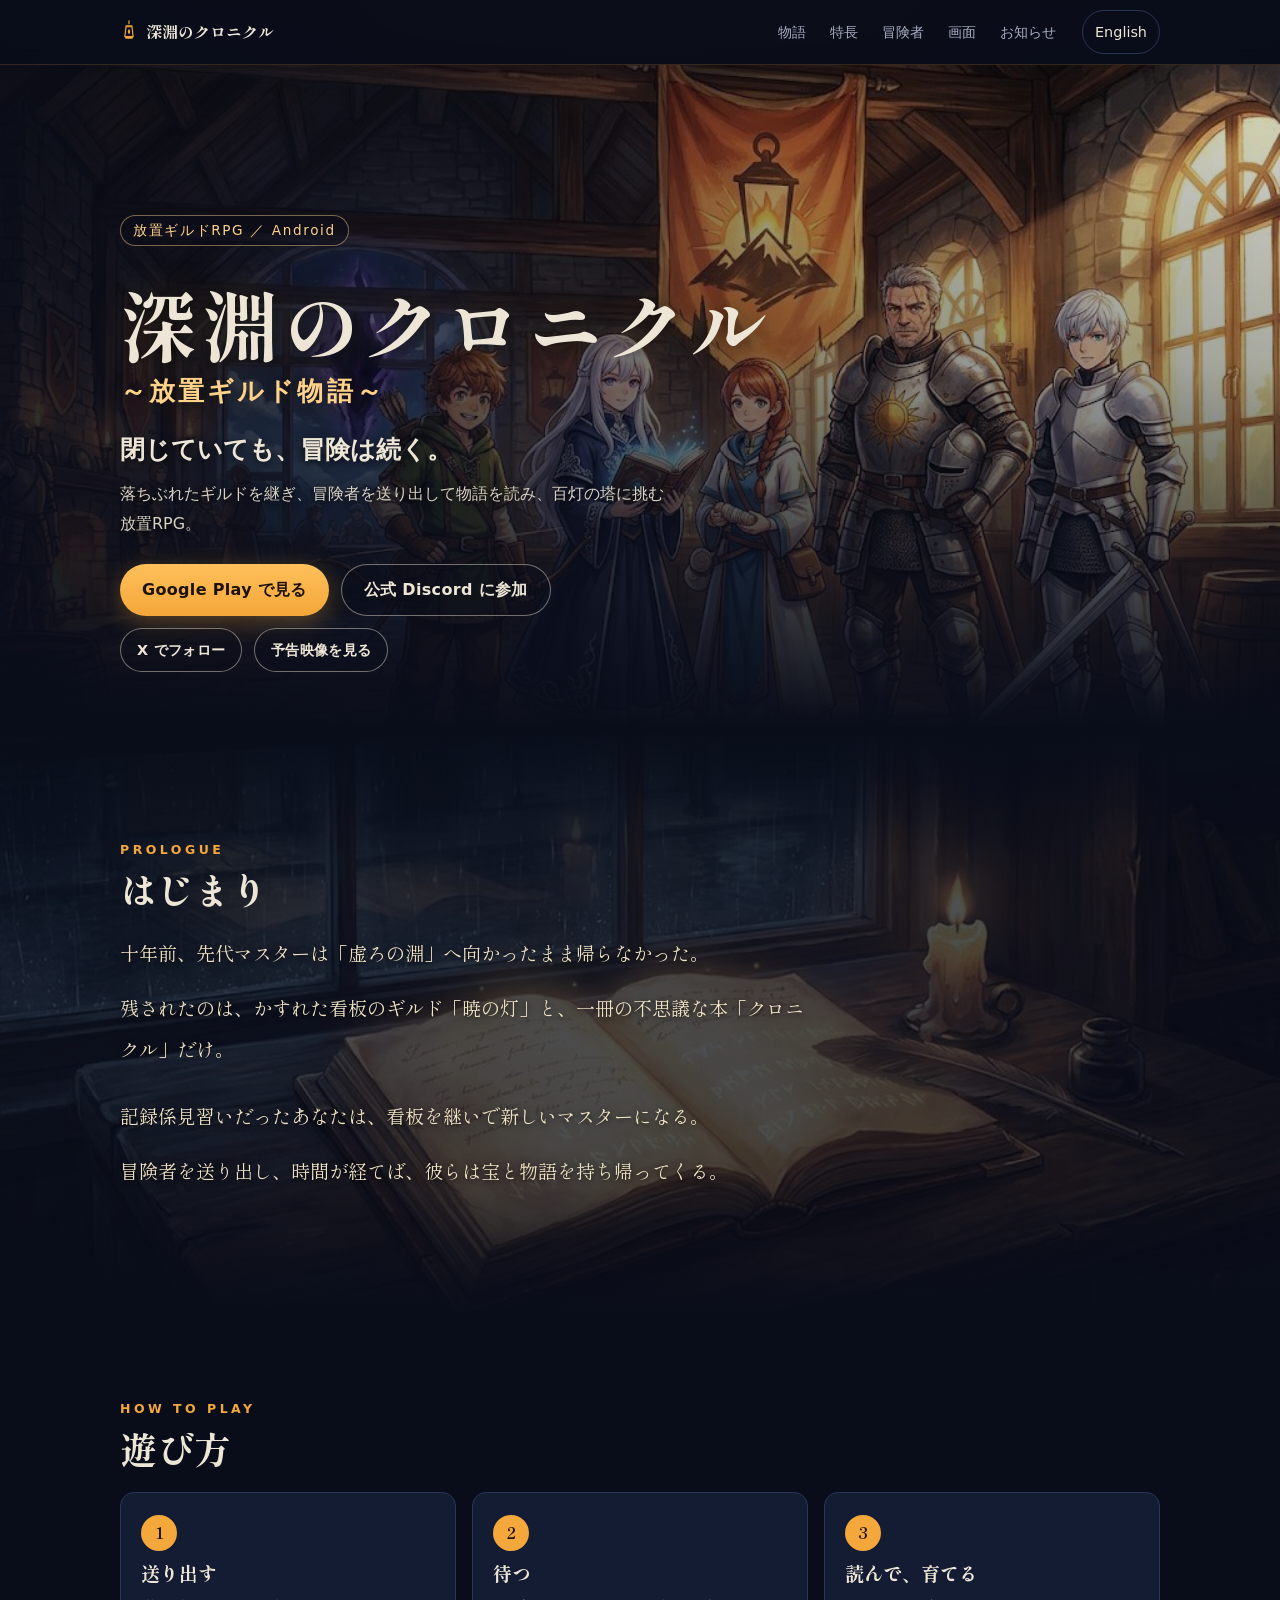
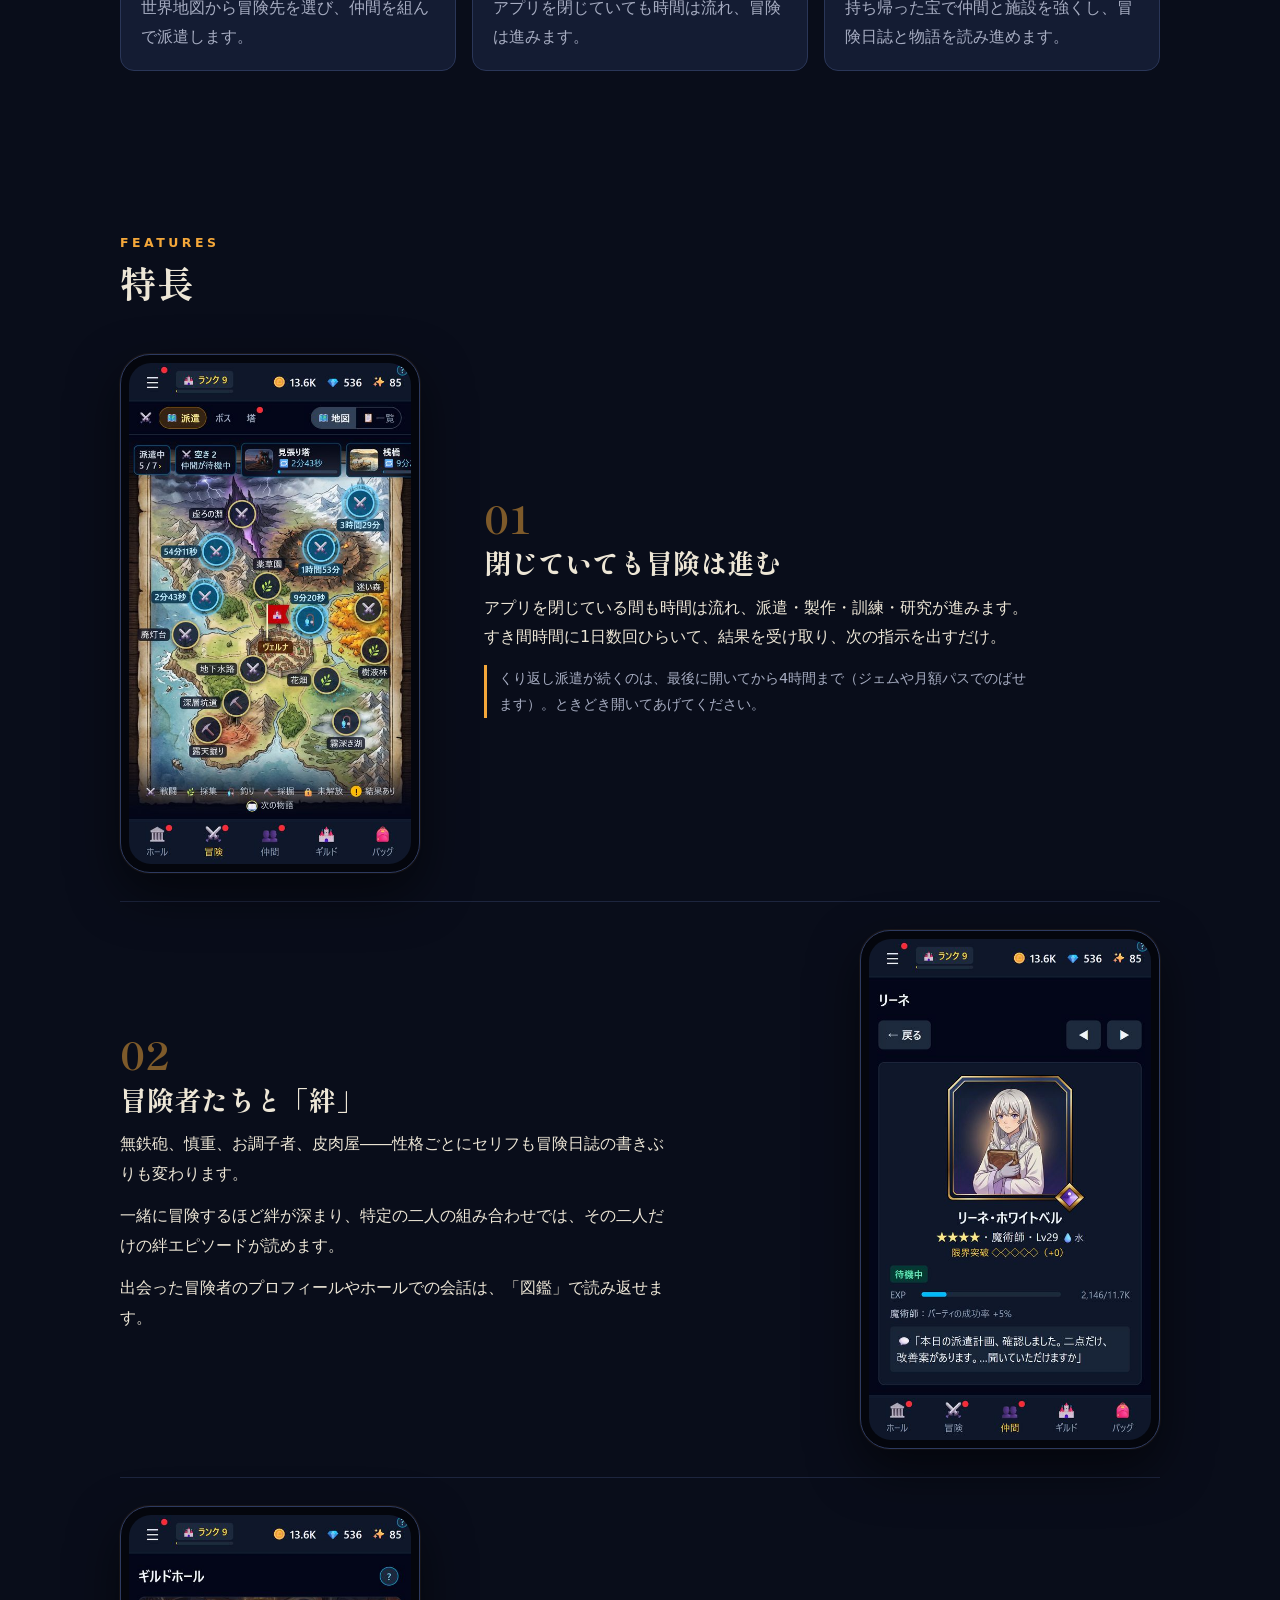
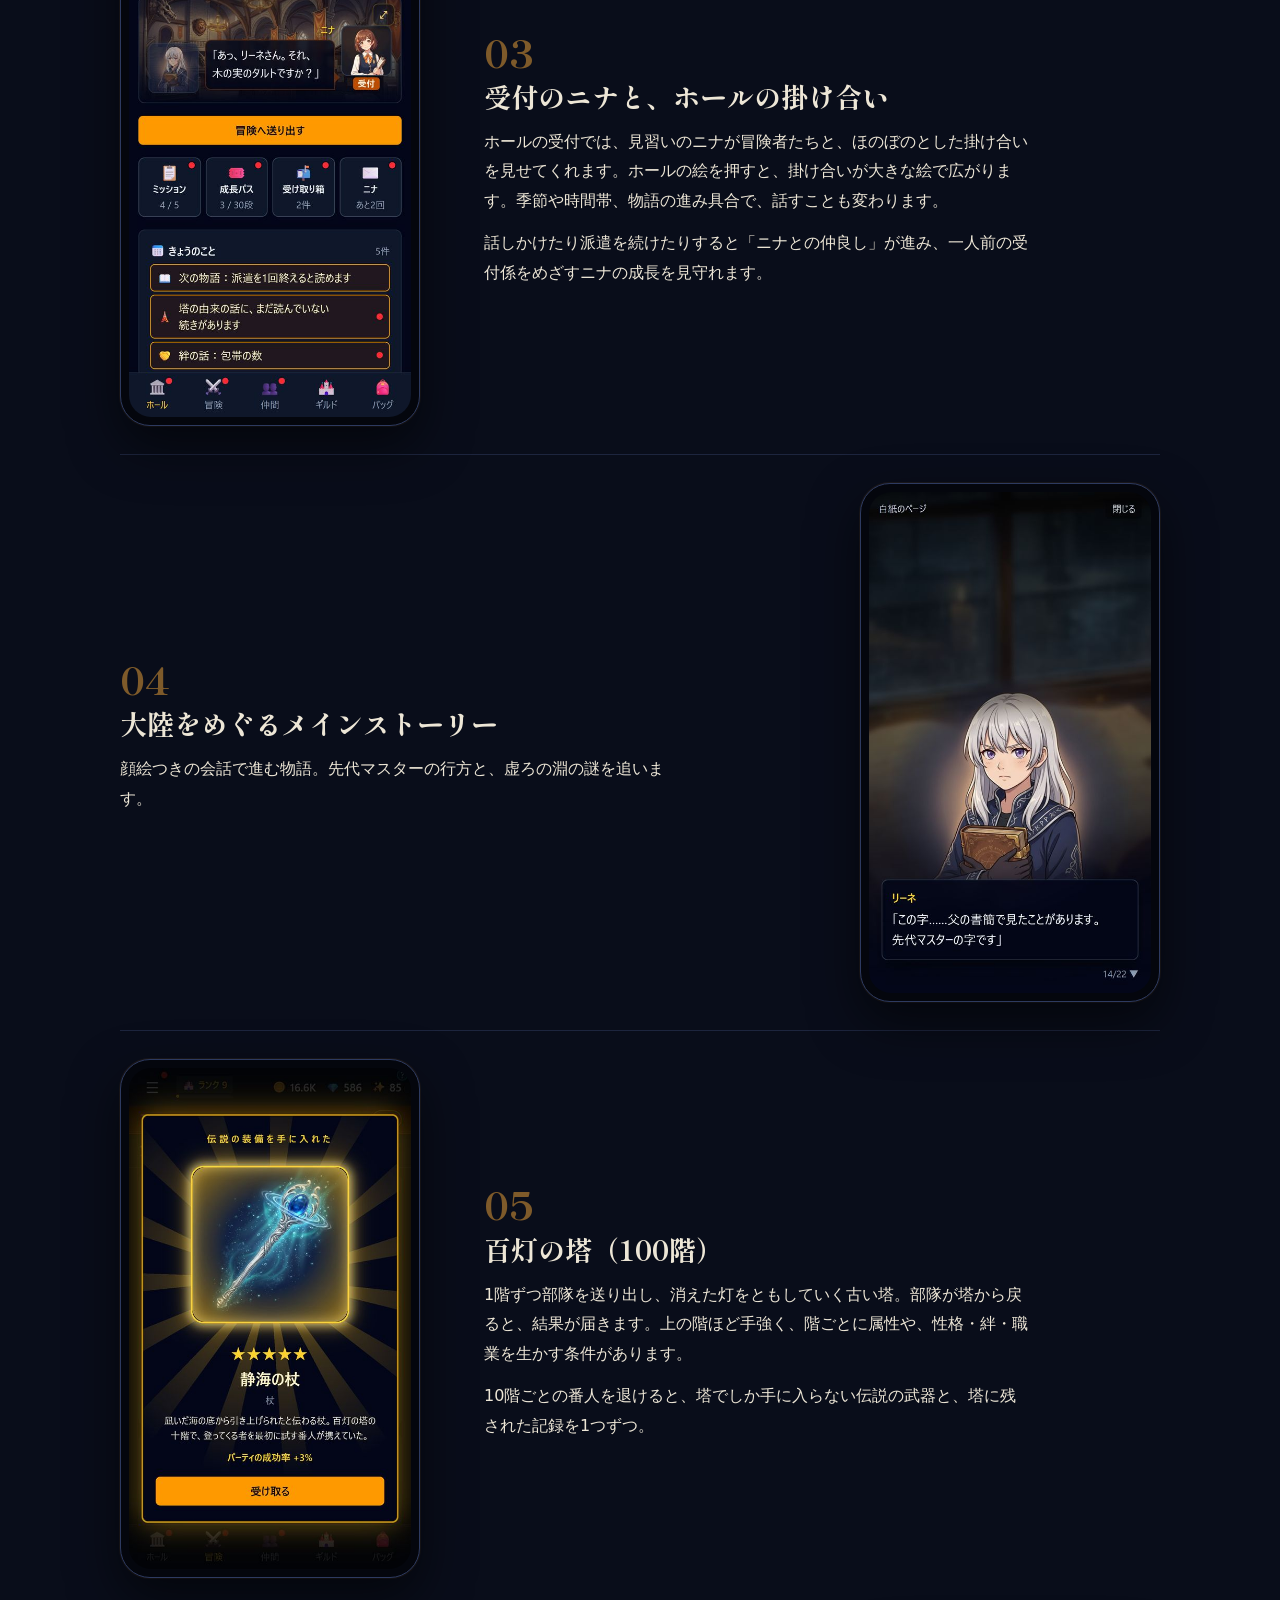
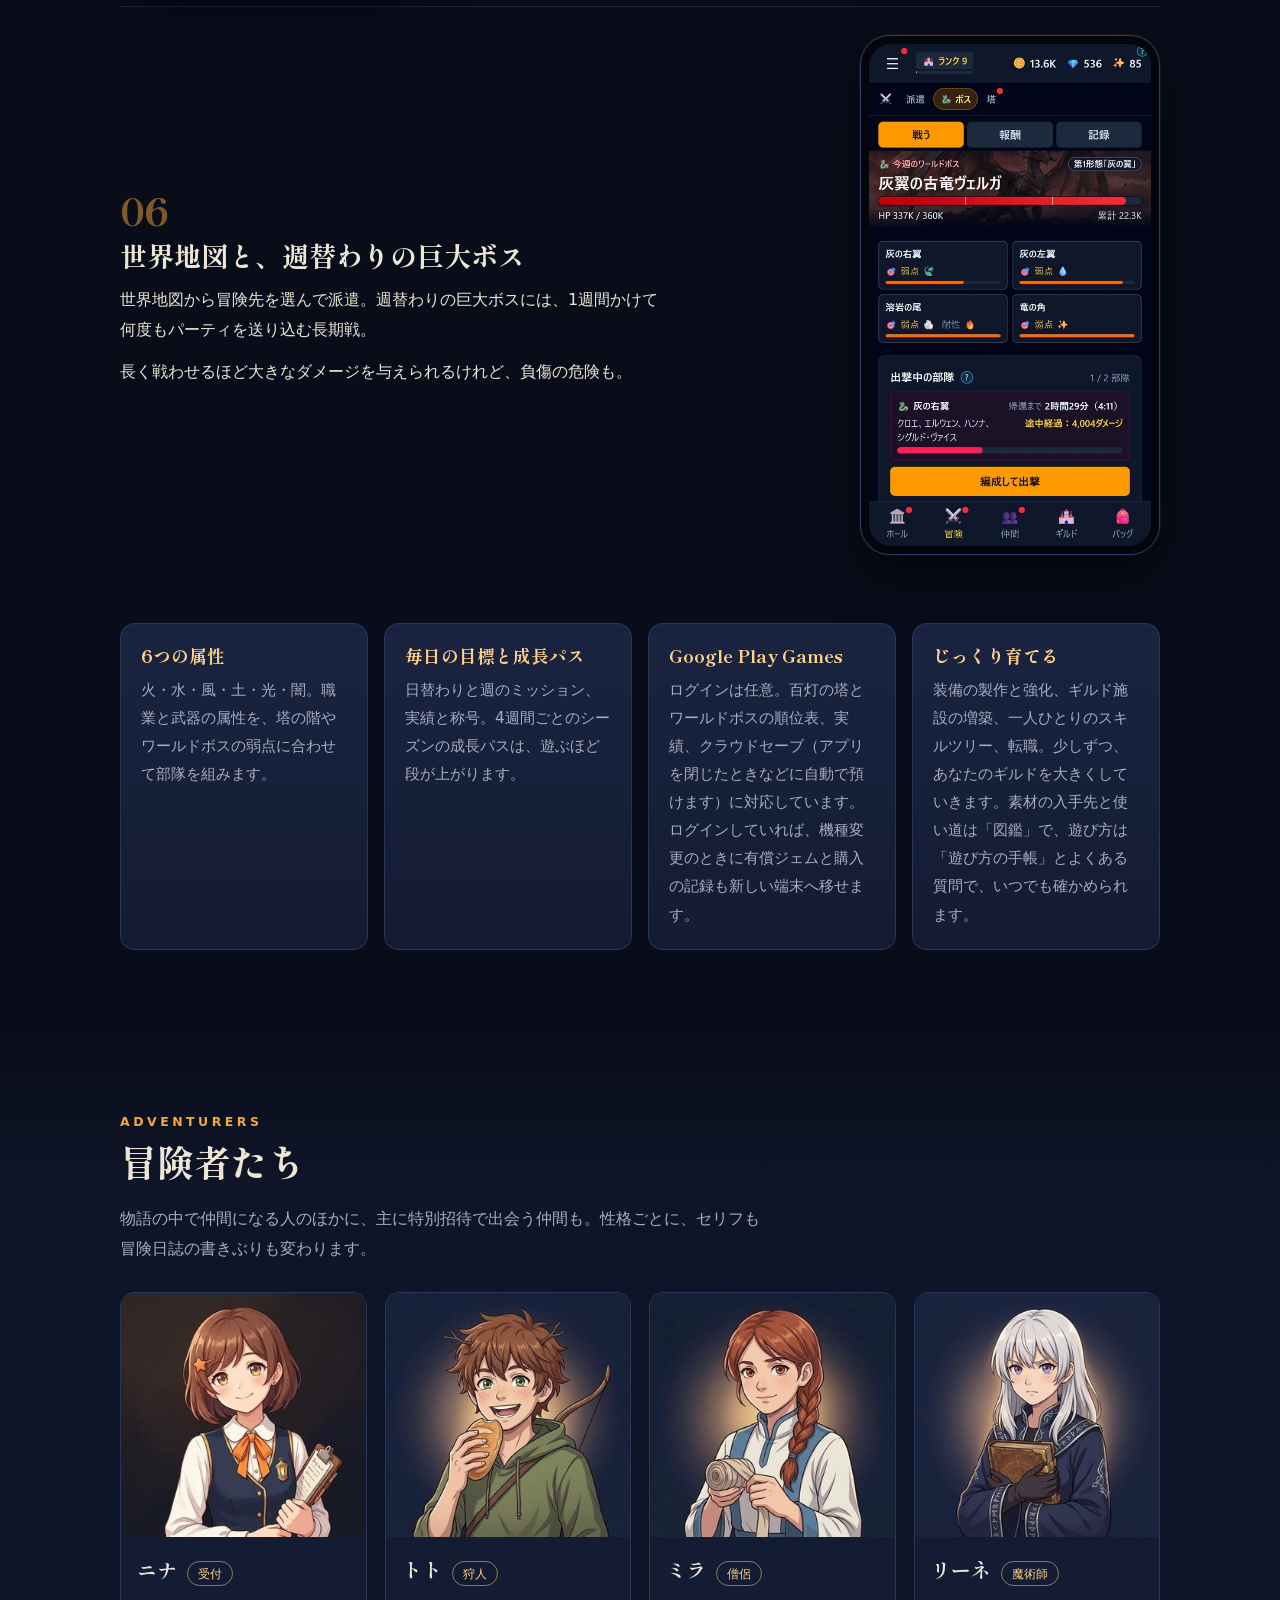
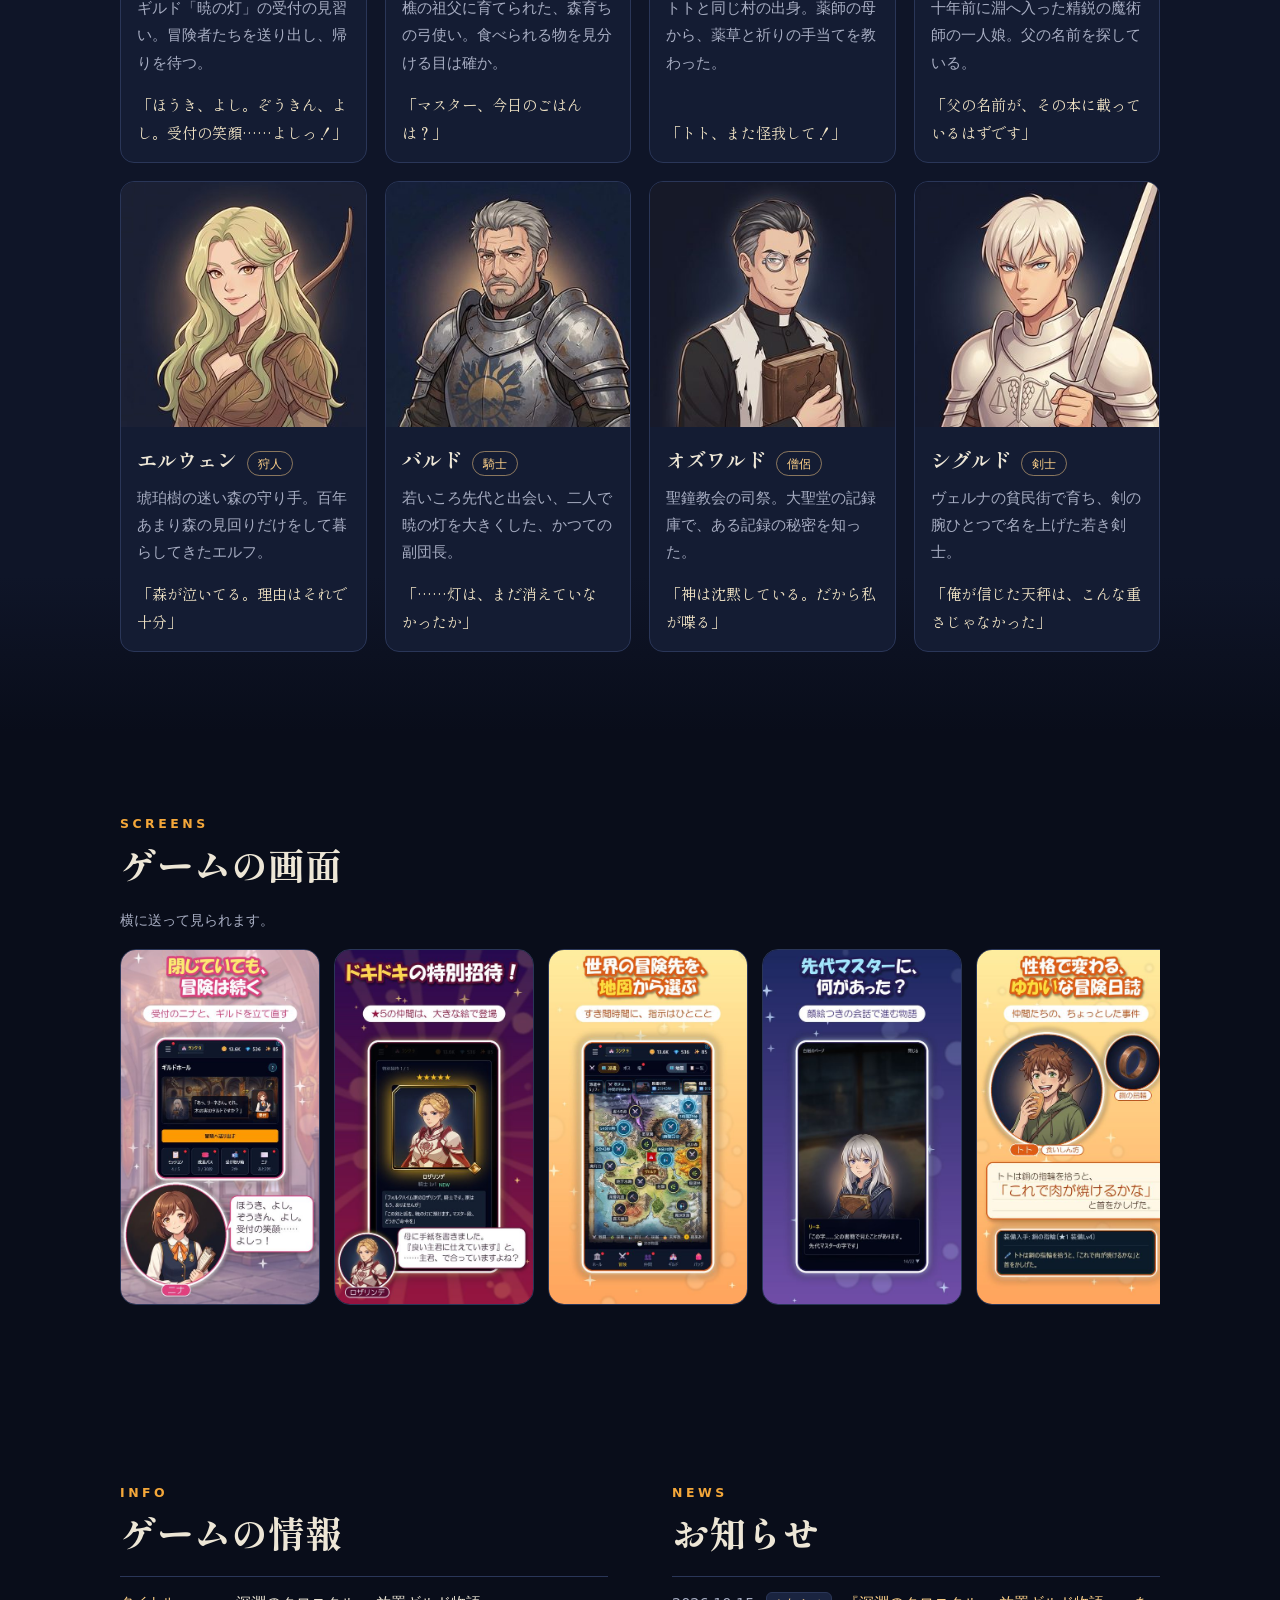
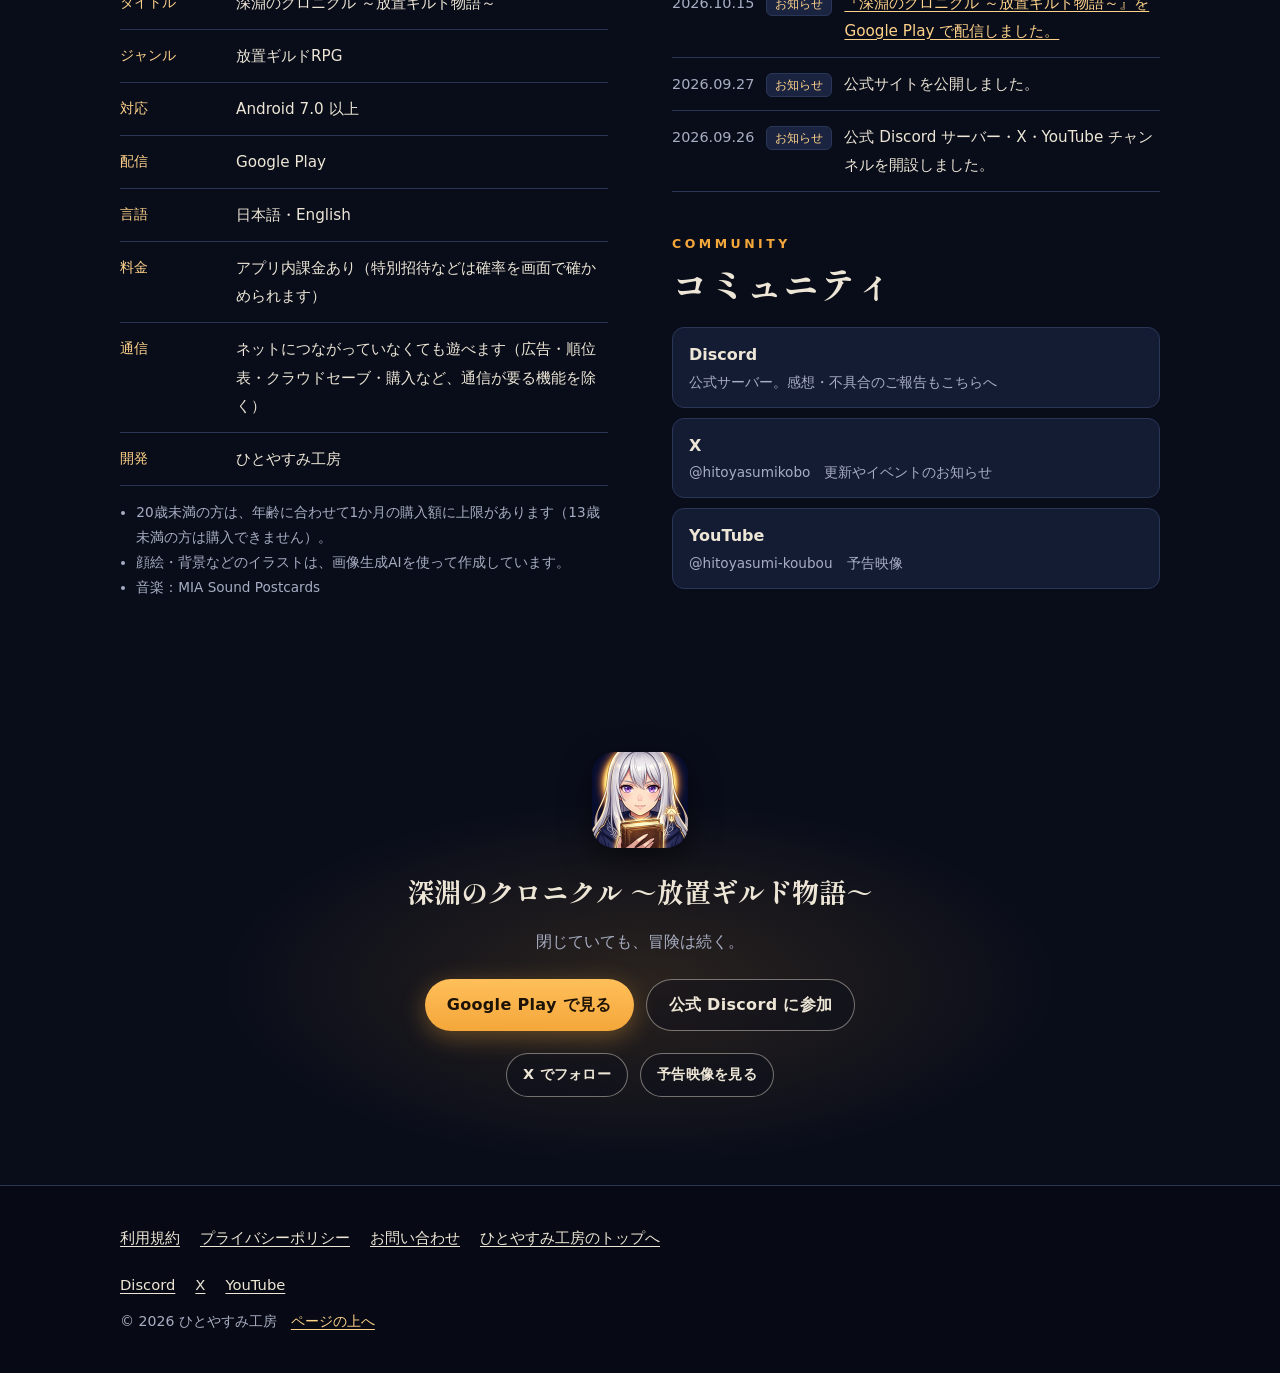
==== commit fa11e0c2: "日本ほかで配信開始の形に（予告の新しいリンク・Google Play で見る・お知らせ）" ====
--- a/abyss-chronicle/index.html
+++ b/abyss-chronicle/index.html
@@ -40,7 +40,7 @@
       <h1><span class="h1-main">深淵のクロニクル</span><span class="h1-sub">～放置ギルド物語～</span></h1>
       <p class="catch">閉じていても、冒険は続く。</p>
       <p class="lead">落ちぶれたギルドを継ぎ、冒険者を送り出して物語を読み、百灯の塔に挑む放置RPG。</p>
-      <p class="soon-badge">Google Play で近日公開<span>公開のお知らせは X と Discord で</span></p><p class="actions"><a class="btn btn-lamp" href="https://discord.gg/Fvb69Ty5zP">公式 Discord に参加</a><a class="btn btn-ghost" href="https://x.com/hitoyasumikobo">X でフォロー</a><a class="btn btn-ghost" href="https://youtu.be/dU2LJIkS3-o">予告映像を見る</a></p>
+      <p class="actions"><a class="btn btn-lamp" href="https://play.google.com/store/apps/details?id=jp.hitoyasumikoubou.abysschronicle&amp;referrer=utm_source%3Dsite%26utm_medium%3Dweb%26utm_campaign%3Dlaunch">Google Play で見る</a><a class="btn btn-ghost" href="https://discord.gg/Fvb69Ty5zP">公式 Discord に参加</a></p><p class="actions follow-row"><a class="btn btn-ghost" href="https://x.com/hitoyasumikobo">X でフォロー</a><a class="btn btn-ghost" href="https://youtu.be/XjSGZbV8jGs">予告映像を見る</a></p>
     </div>
   </section>
 
@@ -128,16 +128,16 @@
     <div>
       <p class="label">INFO</p>
       <h2 id="info-title">ゲームの情報</h2>
-      <dl class="info"><div><dt>タイトル</dt><dd>深淵のクロニクル ～放置ギルド物語～</dd></div><div><dt>ジャンル</dt><dd>放置ギルドRPG</dd></div><div><dt>対応</dt><dd>Android 7.0 以上</dd></div><div><dt>配信</dt><dd>Google Play（近日公開）</dd></div><div><dt>言語</dt><dd>日本語・English</dd></div><div><dt>料金</dt><dd>アプリ内課金あり（特別招待などは確率を画面で確かめられます）</dd></div><div><dt>通信</dt><dd>ネットにつながっていなくても遊べます（広告・順位表・クラウドセーブ・購入など、通信が要る機能を除く）</dd></div><div><dt>開発</dt><dd>ひとやすみ工房</dd></div></dl>
+      <dl class="info"><div><dt>タイトル</dt><dd>深淵のクロニクル ～放置ギルド物語～</dd></div><div><dt>ジャンル</dt><dd>放置ギルドRPG</dd></div><div><dt>対応</dt><dd>Android 7.0 以上</dd></div><div><dt>配信</dt><dd>Google Play</dd></div><div><dt>言語</dt><dd>日本語・English</dd></div><div><dt>料金</dt><dd>アプリ内課金あり（特別招待などは確率を画面で確かめられます）</dd></div><div><dt>通信</dt><dd>ネットにつながっていなくても遊べます（広告・順位表・クラウドセーブ・購入など、通信が要る機能を除く）</dd></div><div><dt>開発</dt><dd>ひとやすみ工房</dd></div></dl>
       <ul class="notes"><li>20歳未満の方は、年齢に合わせて1か月の購入額に上限があります（13歳未満の方は購入できません）。</li><li>顔絵・背景などのイラストは、画像生成AIを使って作成しています。</li><li>音楽：MIA Sound Postcards</li></ul>
     </div>
     <div id="news">
       <p class="label">NEWS</p>
       <h2>お知らせ</h2>
-      <ul class="news"><li><time datetime="2026-09-27">2026.09.27</time><span class="tag">お知らせ</span><span class="news-text">公式サイトを公開しました。</span></li><li><time datetime="2026-09-26">2026.09.26</time><span class="tag">お知らせ</span><span class="news-text">公式 Discord サーバー・X・YouTube チャンネルを開設しました。</span></li></ul>
+      <ul class="news"><li><time datetime="2026-10-15">2026.10.15</time><span class="tag">お知らせ</span><span class="news-text"><a href="https://play.google.com/store/apps/details?id=jp.hitoyasumikoubou.abysschronicle&amp;referrer=utm_source%3Dsite%26utm_medium%3Dweb%26utm_campaign%3Dlaunch">『深淵のクロニクル ～放置ギルド物語～』を Google Play で配信しました。</a></span></li><li><time datetime="2026-09-27">2026.09.27</time><span class="tag">お知らせ</span><span class="news-text">公式サイトを公開しました。</span></li><li><time datetime="2026-09-26">2026.09.26</time><span class="tag">お知らせ</span><span class="news-text">公式 Discord サーバー・X・YouTube チャンネルを開設しました。</span></li></ul>
       <p class="label comm-label">COMMUNITY</p>
       <h2>コミュニティ</h2>
-      <ul class="comms"><li><a class="comm" href="https://discord.gg/Fvb69Ty5zP"><b>Discord</b><span>公式サーバー。感想・不具合のご報告もこちらへ</span></a></li><li><a class="comm" href="https://x.com/hitoyasumikobo"><b>X</b><span>@hitoyasumikobo　更新やイベントのお知らせ</span></a></li><li><a class="comm" href="https://youtu.be/dU2LJIkS3-o"><b>YouTube</b><span>@hitoyasumi-koubou　予告映像</span></a></li></ul>
+      <ul class="comms"><li><a class="comm" href="https://discord.gg/Fvb69Ty5zP"><b>Discord</b><span>公式サーバー。感想・不具合のご報告もこちらへ</span></a></li><li><a class="comm" href="https://x.com/hitoyasumikobo"><b>X</b><span>@hitoyasumikobo　更新やイベントのお知らせ</span></a></li><li><a class="comm" href="https://youtu.be/XjSGZbV8jGs"><b>YouTube</b><span>@hitoyasumi-koubou　予告映像</span></a></li></ul>
     </div>
   </section>
 
@@ -146,7 +146,7 @@
       <img src="../assets/img/icon-192.png" alt="" width="96" height="96" loading="lazy">
       <p class="final-title"><span class="nw">深淵のクロニクル</span> <span class="nw">～放置ギルド物語～</span></p>
       <p class="catch">閉じていても、冒険は続く。</p>
-      <p class="soon-badge">Google Play で近日公開<span>公開のお知らせは X と Discord で</span></p><p class="actions"><a class="btn btn-lamp" href="https://discord.gg/Fvb69Ty5zP">公式 Discord に参加</a><a class="btn btn-ghost" href="https://x.com/hitoyasumikobo">X でフォロー</a><a class="btn btn-ghost" href="https://youtu.be/dU2LJIkS3-o">予告映像を見る</a></p>
+      <p class="actions"><a class="btn btn-lamp" href="https://play.google.com/store/apps/details?id=jp.hitoyasumikoubou.abysschronicle&amp;referrer=utm_source%3Dsite%26utm_medium%3Dweb%26utm_campaign%3Dlaunch">Google Play で見る</a><a class="btn btn-ghost" href="https://discord.gg/Fvb69Ty5zP">公式 Discord に参加</a></p><p class="actions follow-row"><a class="btn btn-ghost" href="https://x.com/hitoyasumikobo">X でフォロー</a><a class="btn btn-ghost" href="https://youtu.be/XjSGZbV8jGs">予告映像を見る</a></p>
     </div>
   </section>
 </main>
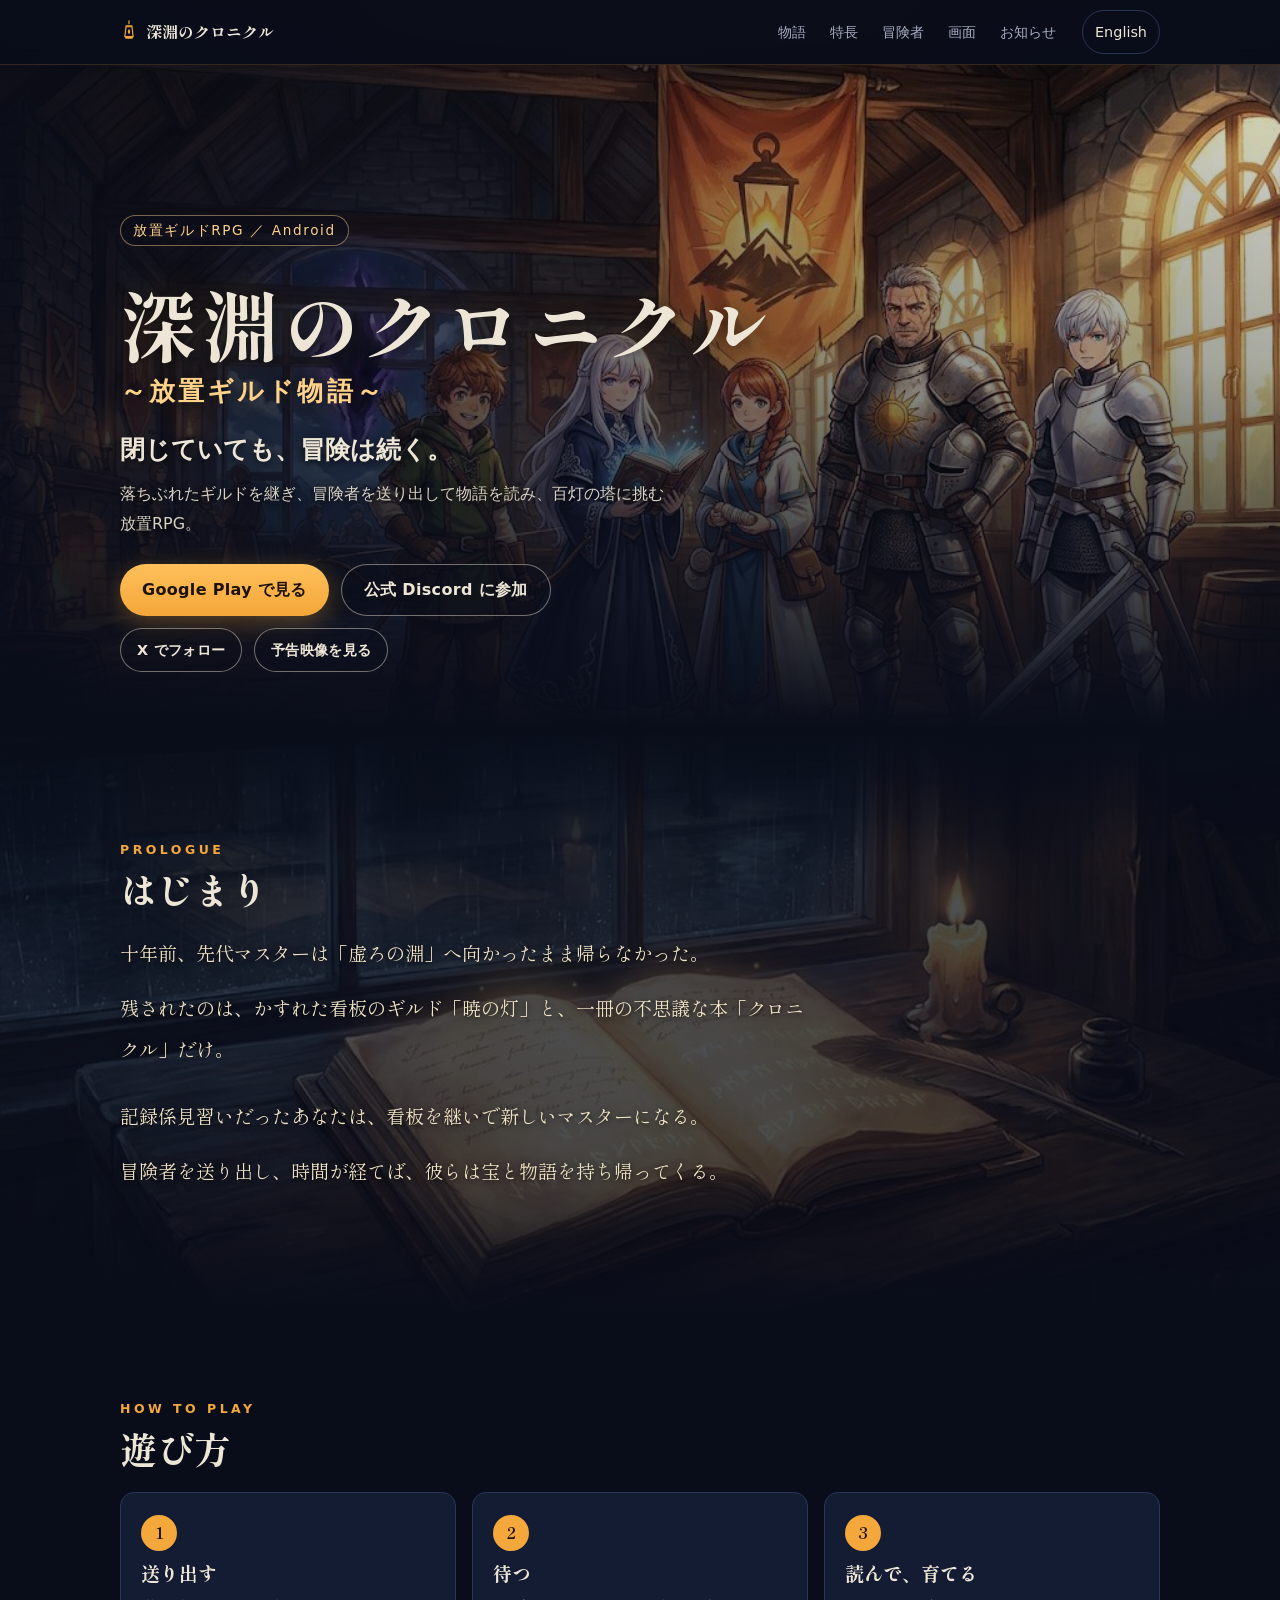
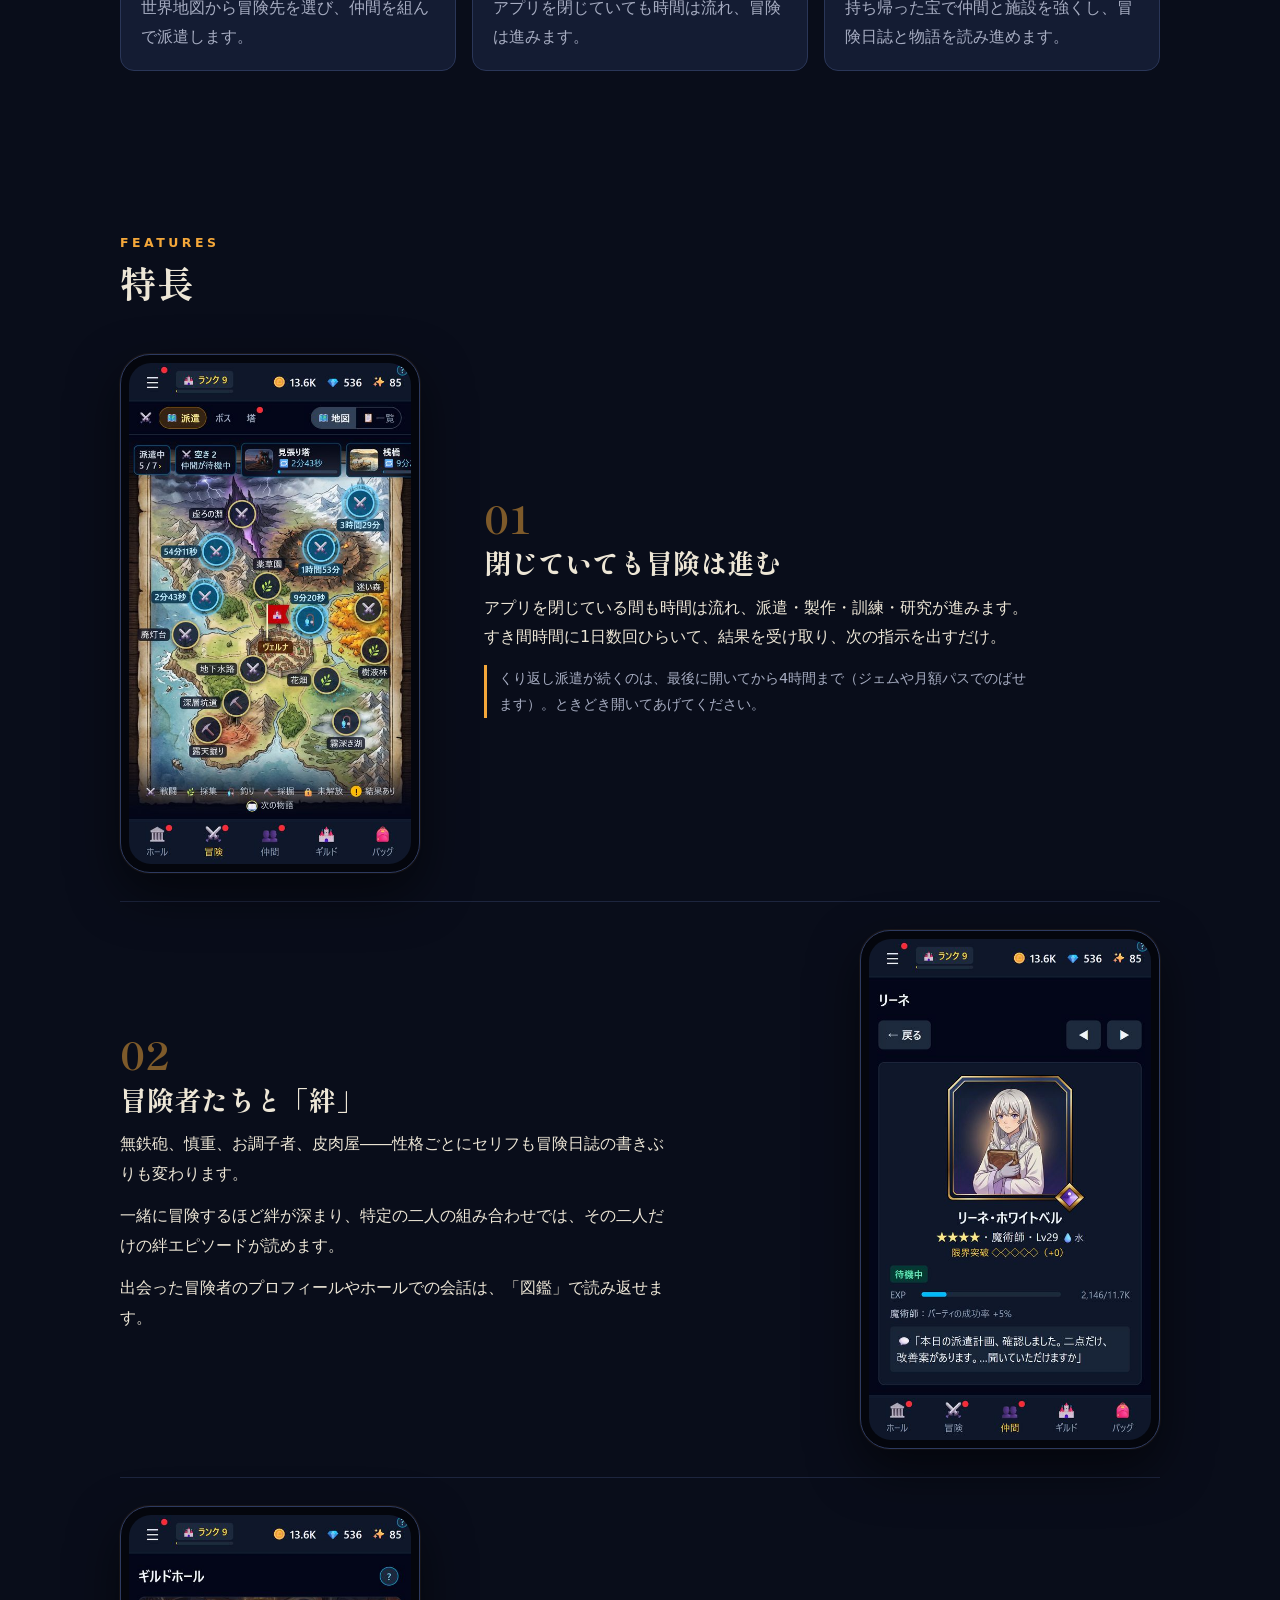
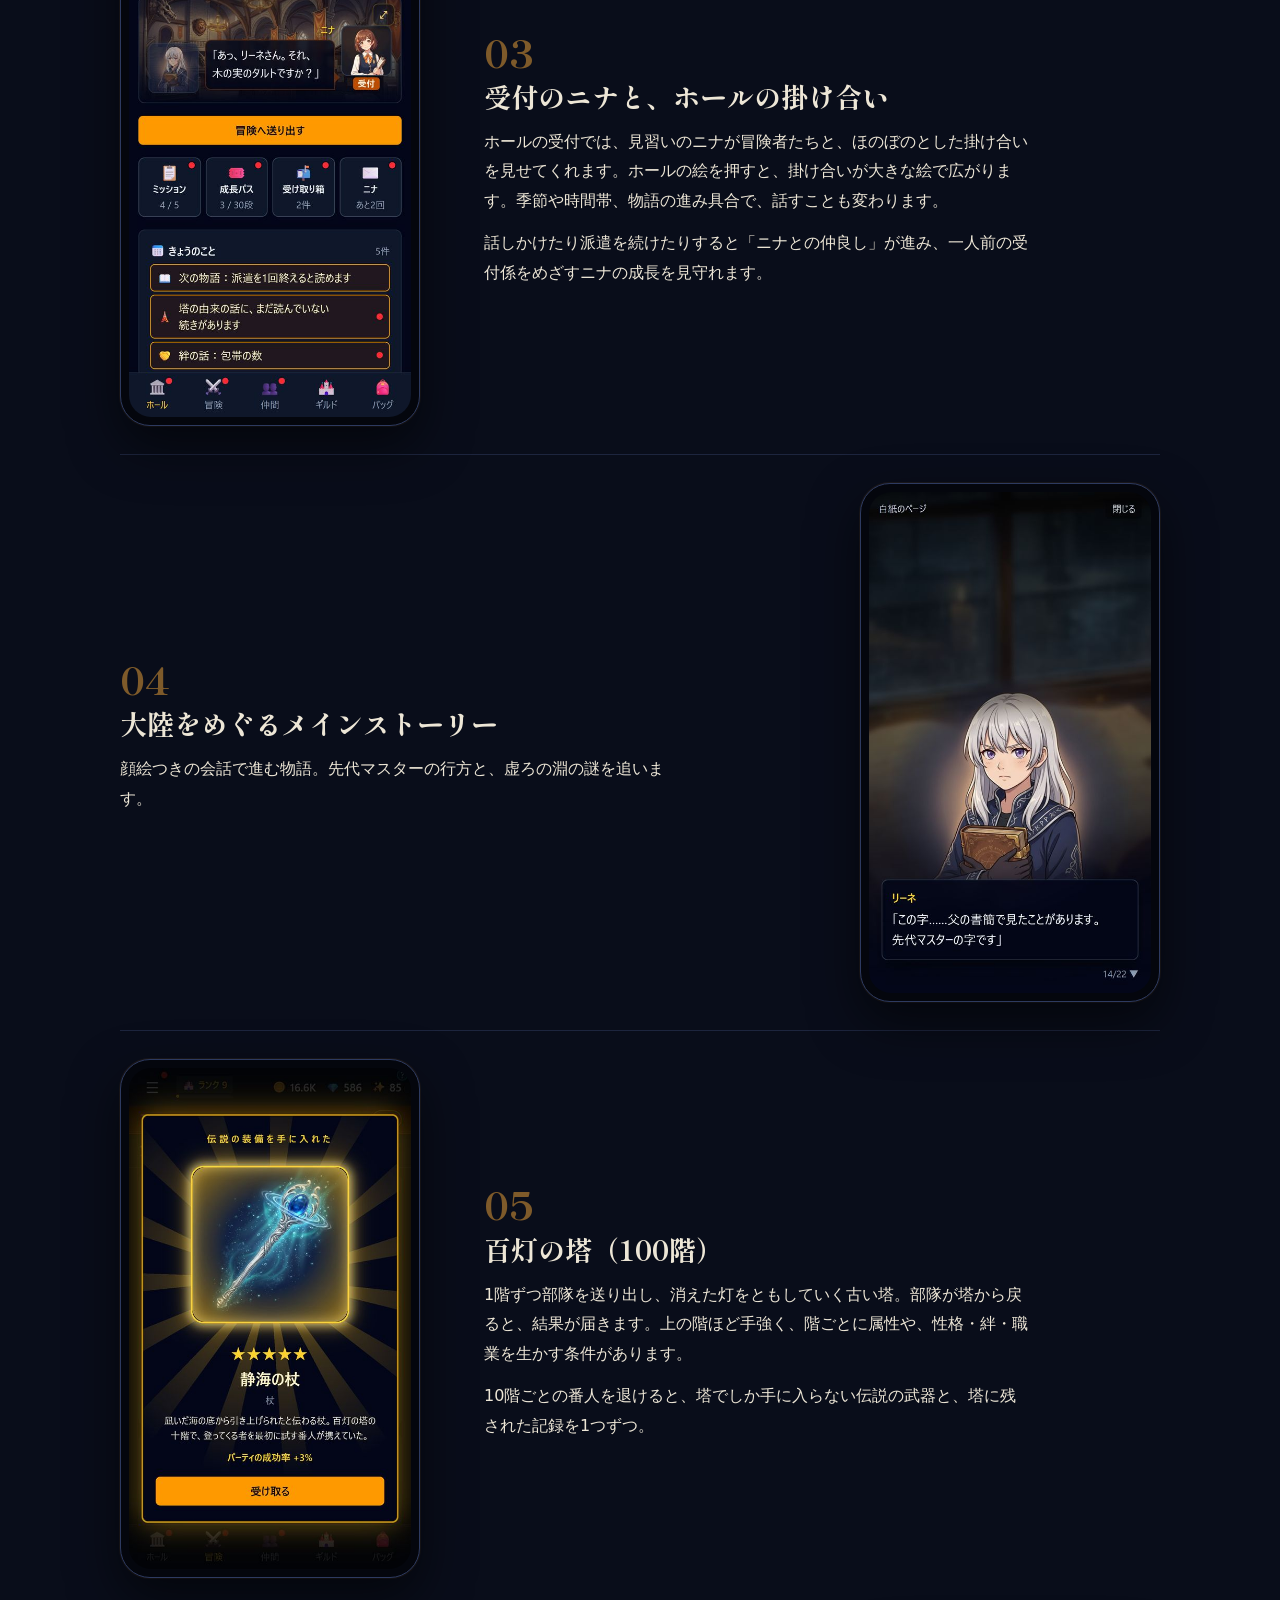
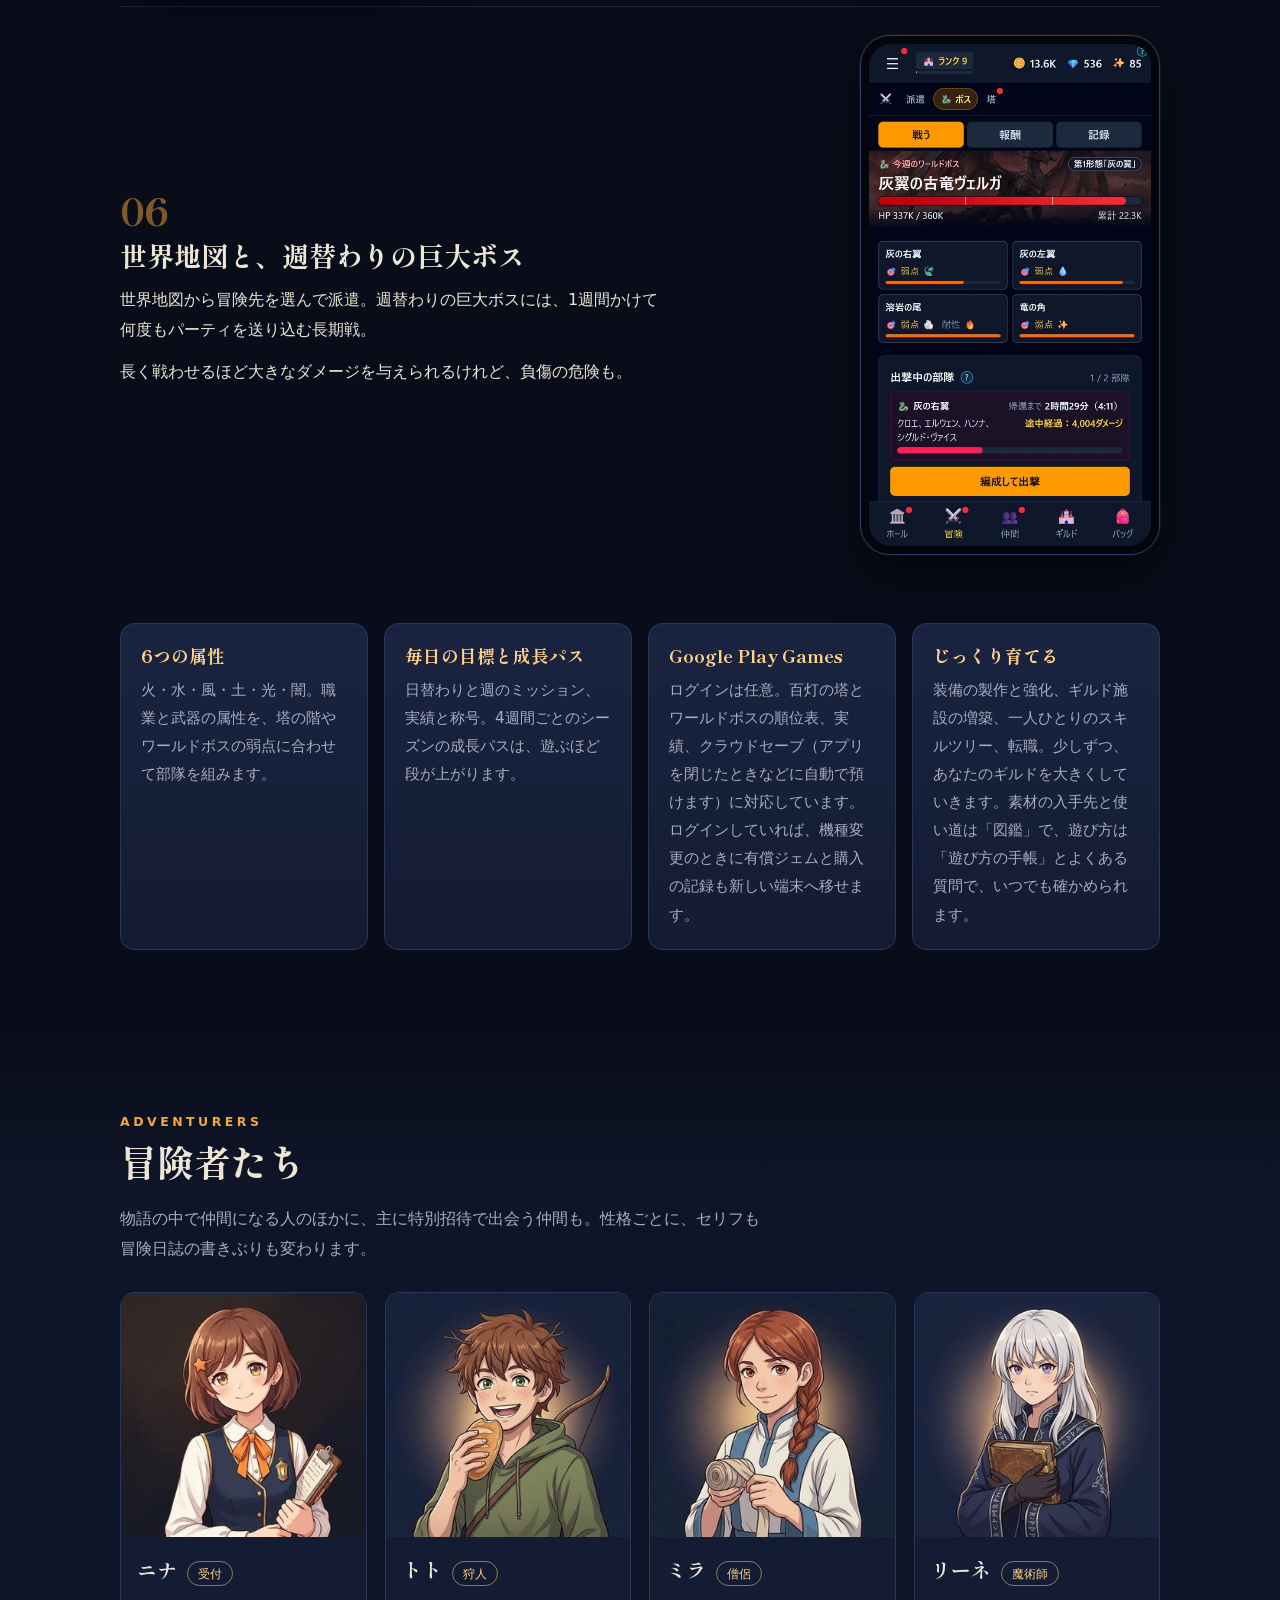
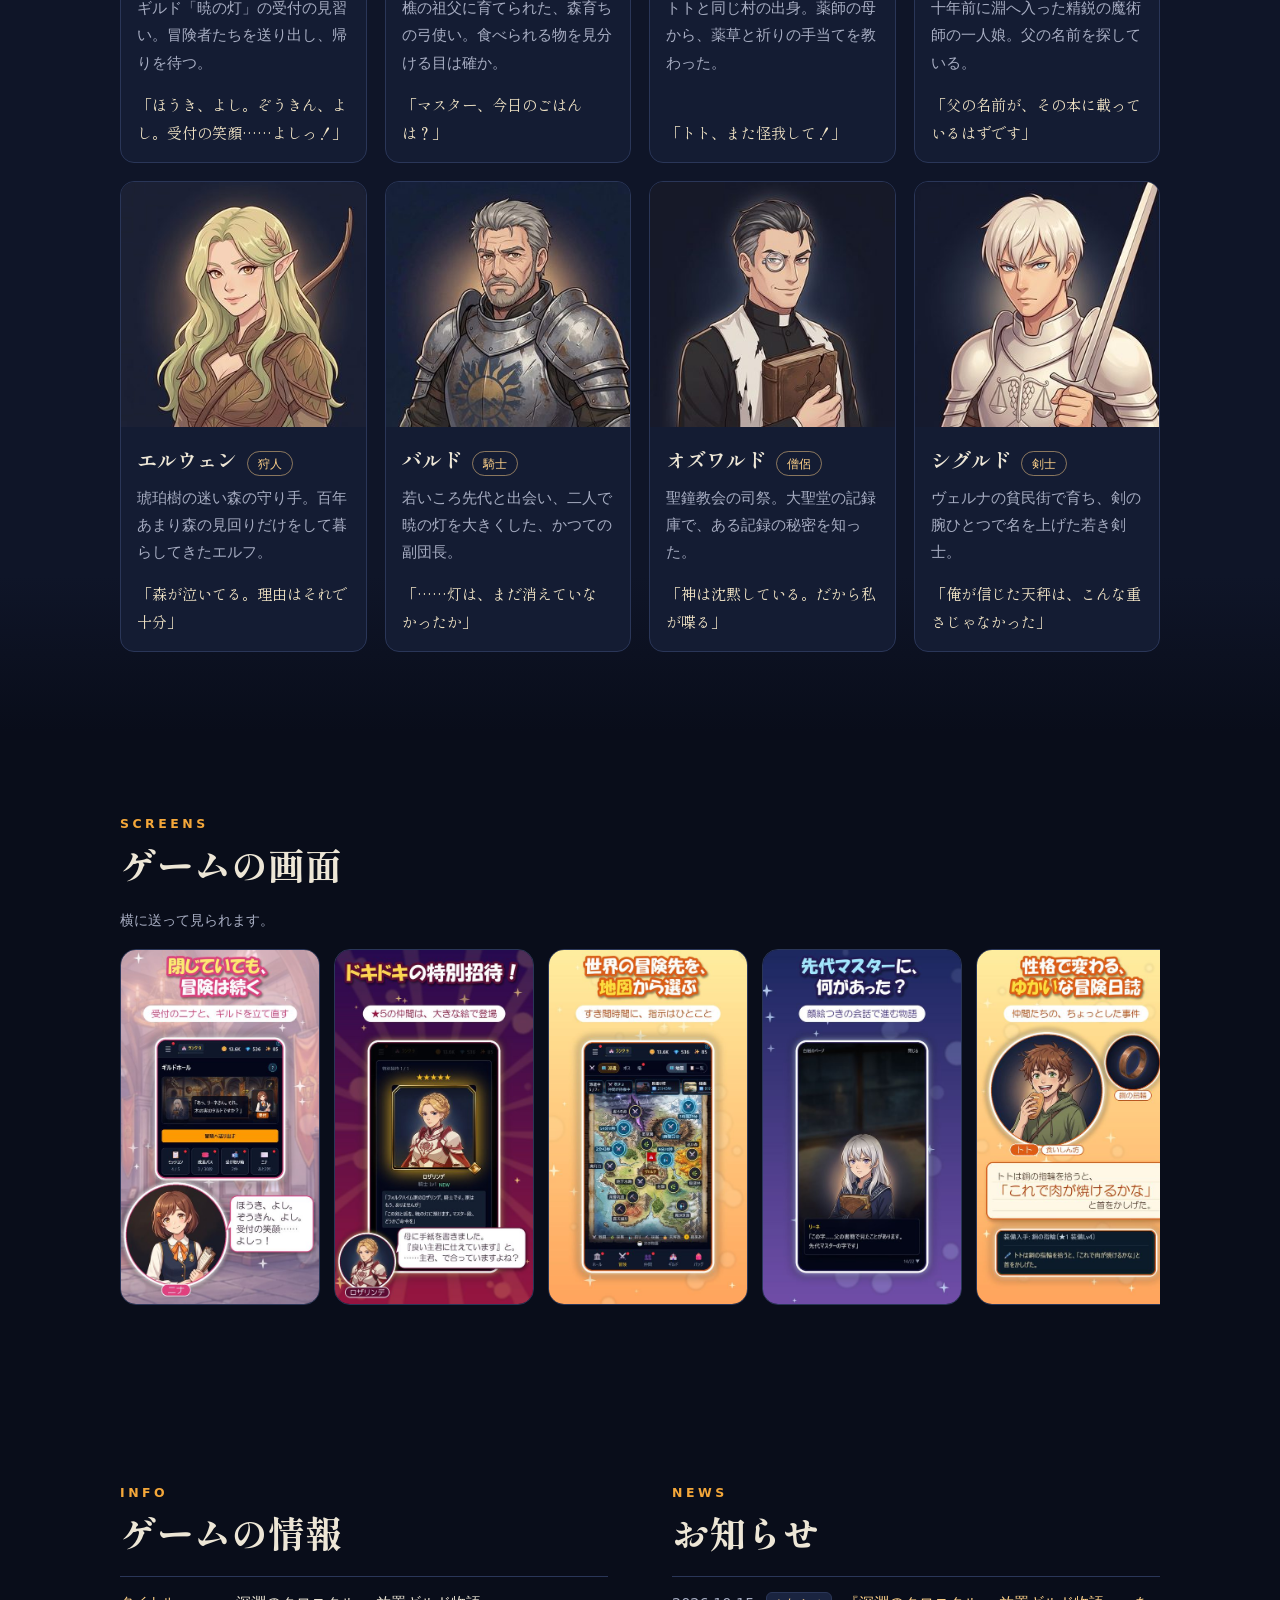
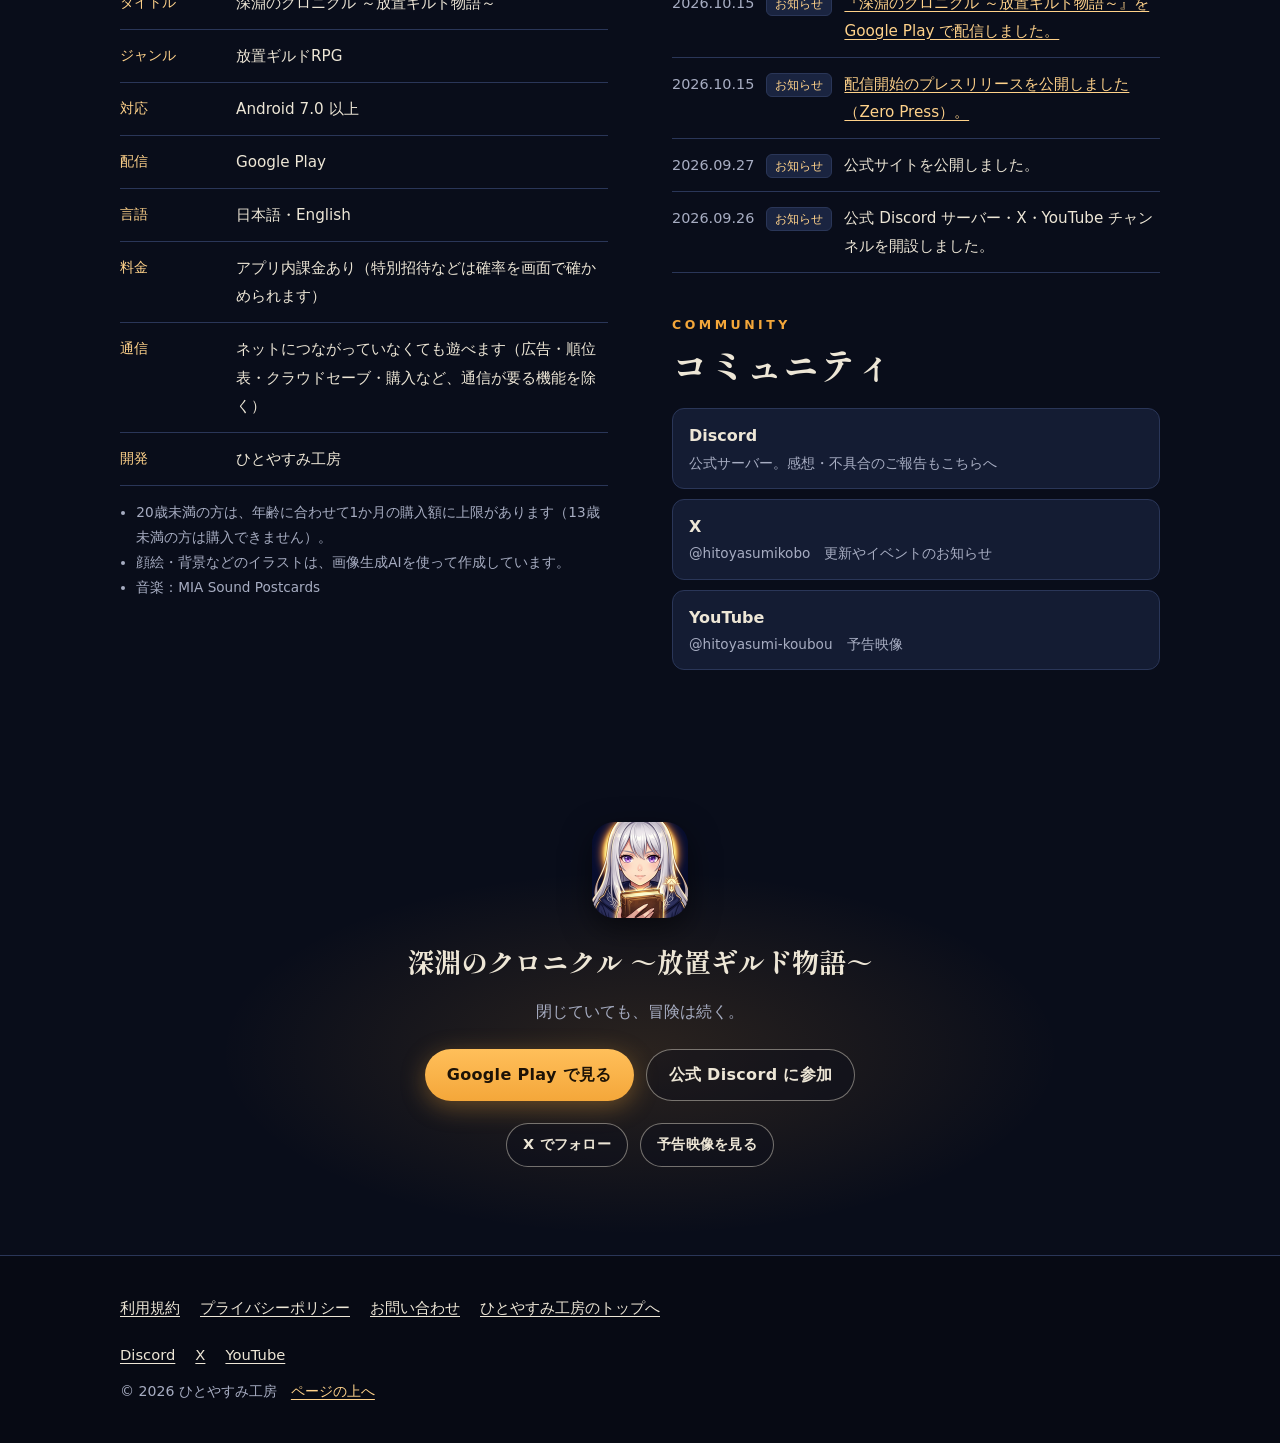
==== commit e1ce4310: "お知らせに配信開始のプレスリリース（Zero Press）へのリンクを足した" ====
--- a/abyss-chronicle/index.html
+++ b/abyss-chronicle/index.html
@@ -134,7 +134,7 @@
     <div id="news">
       <p class="label">NEWS</p>
       <h2>お知らせ</h2>
-      <ul class="news"><li><time datetime="2026-10-15">2026.10.15</time><span class="tag">お知らせ</span><span class="news-text"><a href="https://play.google.com/store/apps/details?id=jp.hitoyasumikoubou.abysschronicle&amp;referrer=utm_source%3Dsite%26utm_medium%3Dweb%26utm_campaign%3Dlaunch">『深淵のクロニクル ～放置ギルド物語～』を Google Play で配信しました。</a></span></li><li><time datetime="2026-09-27">2026.09.27</time><span class="tag">お知らせ</span><span class="news-text">公式サイトを公開しました。</span></li><li><time datetime="2026-09-26">2026.09.26</time><span class="tag">お知らせ</span><span class="news-text">公式 Discord サーバー・X・YouTube チャンネルを開設しました。</span></li></ul>
+      <ul class="news"><li><time datetime="2026-10-15">2026.10.15</time><span class="tag">お知らせ</span><span class="news-text"><a href="https://play.google.com/store/apps/details?id=jp.hitoyasumikoubou.abysschronicle&amp;referrer=utm_source%3Dsite%26utm_medium%3Dweb%26utm_campaign%3Dlaunch">『深淵のクロニクル ～放置ギルド物語～』を Google Play で配信しました。</a></span></li><li><time datetime="2026-10-15">2026.10.15</time><span class="tag">お知らせ</span><span class="news-text"><a href="https://zero-press.net/p/r-mv5u9wf8pgk1">配信開始のプレスリリースを公開しました（Zero Press）。</a></span></li><li><time datetime="2026-09-27">2026.09.27</time><span class="tag">お知らせ</span><span class="news-text">公式サイトを公開しました。</span></li><li><time datetime="2026-09-26">2026.09.26</time><span class="tag">お知らせ</span><span class="news-text">公式 Discord サーバー・X・YouTube チャンネルを開設しました。</span></li></ul>
       <p class="label comm-label">COMMUNITY</p>
       <h2>コミュニティ</h2>
       <ul class="comms"><li><a class="comm" href="https://discord.gg/Fvb69Ty5zP"><b>Discord</b><span>公式サーバー。感想・不具合のご報告もこちらへ</span></a></li><li><a class="comm" href="https://x.com/hitoyasumikobo"><b>X</b><span>@hitoyasumikobo　更新やイベントのお知らせ</span></a></li><li><a class="comm" href="https://youtu.be/XjSGZbV8jGs"><b>YouTube</b><span>@hitoyasumi-koubou　予告映像</span></a></li></ul>
